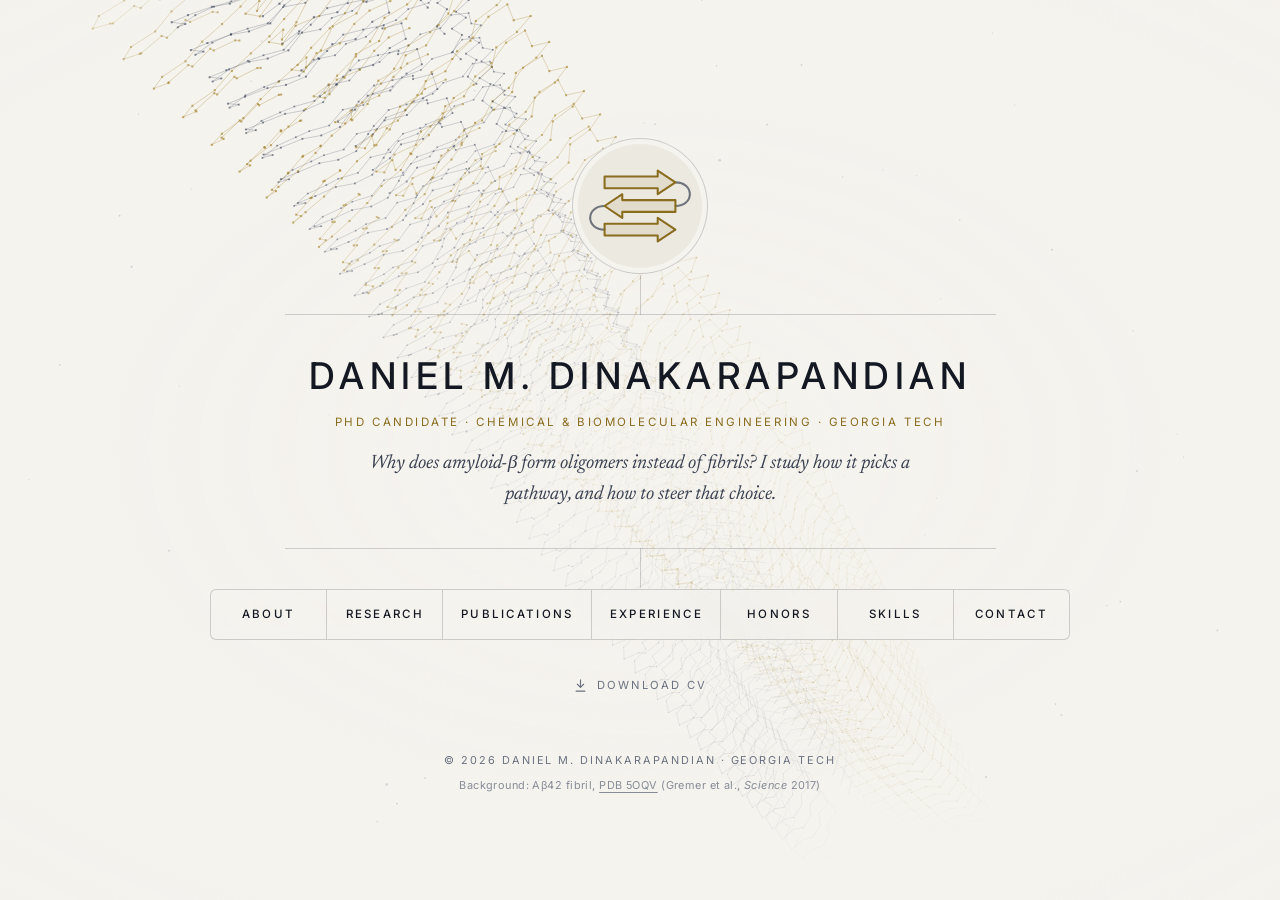
==== index.html @ 9c239733 "Research: end-on view of the 5OQV Aβ42 fibril Adds a small figure to the Research panel: one layer o" ====
<!DOCTYPE html>
<html lang="en">
<head>
  <meta charset="utf-8">
  <meta name="viewport" content="width=device-width, initial-scale=1">
  <title>Daniel M. Dinakarapandian</title>
  <meta name="description" content="Daniel M. Dinakarapandian — PhD candidate in Chemical &amp; Biomolecular Engineering at Georgia Tech studying how Alzheimer's amyloid-β42 chooses between fibril and oligomer assembly pathways.">
  <meta name="theme-color" content="#07090f">

  <link rel="canonical" href="https://ddinakarapandian.github.io/">
  <meta property="og:type" content="profile">
  <meta property="og:url" content="https://ddinakarapandian.github.io/">
  <meta property="og:title" content="Daniel M. Dinakarapandian">
  <meta property="og:description" content="PhD candidate, Chemical &amp; Biomolecular Engineering, Georgia Tech. Amyloid-β oligomers, solid-state NMR, biomolecular assembly.">
  <meta property="og:image" content="https://ddinakarapandian.github.io/images/og.png">
  <meta name="twitter:card" content="summary">

  <link rel="icon" href="data:image/svg+xml,%3Csvg%20xmlns='http://www.w3.org/2000/svg'%20viewBox='0%200%20100%20100'%3E%3Crect%20width='100'%20height='100'%20rx='22'%20fill='%2307090f'/%3E%3Cg%20fill='%23d9c27e'%3E%3Cpath%20d='M22%2026H60V20L78%2032L60%2044V38H22Z'/%3E%3Cpath%20d='M78%2044H40V38L22%2050L40%2062V56H78Z'/%3E%3Cpath%20d='M22%2062H60V56L78%2068L60%2080V74H22Z'/%3E%3C/g%3E%3C/svg%3E">

  <link rel="preconnect" href="https://fonts.googleapis.com">
  <link rel="preconnect" href="https://fonts.gstatic.com" crossorigin>
  <link href="https://fonts.googleapis.com/css2?family=Inter:wght@300;400;500;600&family=Newsreader:ital,opsz,wght@0,6..72,400;0,6..72,500;1,6..72,400&display=swap" rel="stylesheet">
  <link rel="stylesheet" href="assets/css/style.css">

  <!-- Marks the page as JS-enabled so panels become overlays; without JS every section simply stacks. -->
  <script>document.documentElement.classList.add('js');</script>

  <script type="application/ld+json">
  {
    "@context": "https://schema.org",
    "@type": "Person",
    "name": "Daniel M. Dinakarapandian",
    "alternateName": "Daniel Manogaran",
    "url": "https://ddinakarapandian.github.io/",
    "image": "https://ddinakarapandian.github.io/images/og.png",
    "jobTitle": "PhD Candidate, Chemical & Biomolecular Engineering",
    "affiliation": { "@type": "CollegeOrUniversity", "name": "Georgia Institute of Technology" },
    "email": "mailto:dmd9@gatech.edu",
    "sameAs": [
      "https://orcid.org/0009-0000-0081-3958",
      "https://scholar.google.com/citations?user=NYMkqIoAAAAJ",
      "https://www.linkedin.com/in/danielmanogaran/",
      "https://github.com/ddinakarapandian"
    ]
  }
  </script>
</head>

<body>
  <canvas id="fibril" aria-hidden="true"></canvas>
  <div class="vignette" aria-hidden="true"></div>

  <div class="wrapper">

    <!-- ============================== HERO ============================== -->
    <header class="hero" id="top">
      <div class="portrait">
        <svg class="emblem" viewBox="8 8 84 84" role="img" aria-label="Three-stranded antiparallel β-sheet">
          <path class="emblem-loop" d="M74 34 C 87 34, 87 50, 74 50 M26 50 C 13 50, 13 66, 26 66"/>
          <path class="emblem-strand" d="M26 30H62V26L74 34L62 42V38H26Z"/>
          <path class="emblem-strand" d="M74 46H38V42L26 50L38 58V54H74Z"/>
          <path class="emblem-strand" d="M26 62H62V58L74 66L62 74V70H26Z"/>
        </svg>
      </div>

      <div class="hero-content">
        <div class="hero-inner">
          <h1>Daniel M. Dinakarapandian</h1>
          <p class="hero-role">PhD Candidate &middot; Chemical &amp; Biomolecular Engineering &middot; Georgia Tech</p>
          <p class="hero-tagline">Why does amyloid-&beta; form oligomers instead of fibrils? I&nbsp;study how it picks a pathway, and how to steer that choice.</p>
        </div>
      </div>

      <nav class="hero-nav" aria-label="Sections">
        <ul>
          <li><a href="#about">About</a></li>
          <li><a href="#research">Research</a></li>
          <li><a href="#publications">Publications</a></li>
          <li><a href="#experience">Experience</a></li>
          <li><a href="#honors">Honors</a></li>
          <li><a href="#skills">Skills</a></li>
          <li><a href="#contact">Contact</a></li>
        </ul>
      </nav>

      <a class="cv-link" href="cv.pdf" target="_blank" rel="noopener">
        <svg viewBox="0 0 24 24" aria-hidden="true"><path d="M12 3v12m0 0-5-5m5 5 5-5M5 21h14"/></svg>
        Download CV
      </a>
    </header>

    <!-- ============================== PANELS ============================== -->
    <main class="panels" id="panels">

      <!-- ---------- ABOUT ---------- -->
      <article class="panel" id="about" aria-labelledby="about-h">
        <h2 id="about-h" class="major">About</h2>
        <div class="about-text">
            <p class="lead">I'm a PhD candidate in Chemical &amp; Biomolecular Engineering at Georgia Tech, advised by <a href="https://sites.gatech.edu/paravastulab/" target="_blank" rel="noopener">Prof.&nbsp;Anant&nbsp;K.&nbsp;Paravastu</a>.</p>
            <p>Alzheimer's amyloid-&beta;42 can assemble into ordered fibrils or into small, soluble oligomers. My thesis, <em>Controlling Alzheimer's Amyloid-&beta;42 Oligomer Formation by Pathway Selection</em>, asks what decides between these two outcomes and how the decision can be changed on purpose. I use solid-state NMR, cryo-EM and biophysical chromatography alongside all-atom and coarse-grained simulation. With the Wood lab, I connect oligomer structure to how microglia respond to it.</p>
            <p>Before graduate school I spent four years in industry: first as a process engineer at Manali Petrochemicals, then as a data analyst on Amazon's Alexa Shopping team. That work taught me to build reproducible, quantitative workflows, and I bring the same habits to the lab.</p>
        </div>

        <div class="facts">
          <div><span class="fact-k">Program</span><span class="fact-v">Ph.D., ChBE &middot; since 2022</span></div>
          <div><span class="fact-k">Advisor</span><span class="fact-v">Anant K. Paravastu</span></div>
          <div><span class="fact-k">Fellowship</span><span class="fact-v">Eckert Graduate Fellow, 2026</span></div>
          <div><span class="fact-k">Mentoring</span><span class="fact-v">10+ undergraduates / semester</span></div>
        </div>

        <h3>Research interests</h3>
        <ul class="chips">
          <li>Biomolecular assembly</li>
          <li>Amyloid oligomers</li>
          <li>designer peptides</li>
          <li>Molecular dynamics</li>
          <li>Physical biology of disease</li>
        </ul>

        <h3>Recent</h3>
        <ul class="news">
          <li><time>2026</time><span>Awarded the <strong>Eckert Graduate Fellowship</strong>, School of ChBE, Georgia Tech.</span></li>
          <li><time>2026</time><span>Co-first-author paper on how A&beta;42 deamidation reshapes aggregation and microglial response published in <em>ACS Chemical Neuroscience</em>.</span></li>
          <li><time>2026</time><span>Poster at ACS Spring 2026 on how deamidation redirects the A&beta;42 aggregation pathway.</span></li>
          <li><time>2025</time><span><strong>Best Mentor Award</strong>, Nakatani Foundation / Georgia Tech.</span></li>
          <li><time>2025</time><span>Talk at the AIChE Annual Meeting on how deamidation redirects A&beta;42 aggregation.</span></li>
          <li><time>2024</time><span>Invited talk at the Georgia Magnetic Resonance Symposium, Emory University, on fibril versus oligomer assembly pathways.</span></li>
          <li><time>2024</time><span><strong>Best Poster Award</strong> at the Southeastern Magnetic Resonance Conference for combining solid-state NMR and cryo-EM on a designer &alpha;-helical filament.</span></li>
        </ul>
      </article>

      <!-- ---------- RESEARCH ---------- -->
      <article class="panel" id="research" aria-labelledby="research-h">
        <h2 id="research-h" class="major">Research</h2>
        <p class="eyebrow">Thesis &middot; in progress</p>
        <h3 class="research-title">Controlling Alzheimer's amyloid-&beta;42 oligomer formation by pathway selection</h3>
        <p>Amyloid-&beta;42 has two main ways to assemble. It can form long, ordered fibrils, or it can form small, soluble oligomers, which are increasingly linked to toxicity in Alzheimer's disease. My work looks for the molecular features that send the peptide down one path or the other, then uses them as levers to change which path it takes.</p>

        <figure class="pathway" aria-labelledby="pathway-cap">
          <svg viewBox="0 0 640 230" role="img" aria-label="Diagram: A-beta-42 monomers branch into a fibril pathway or an oligomer pathway; detergent micelles and deamidation at Q15 and N27 act as levers on the branch point.">
            <defs>
              <marker id="arr" viewBox="0 0 10 10" refX="9" refY="5" markerWidth="7" markerHeight="7" orient="auto-start-reverse"><path d="M0 0L10 5L0 10z" class="svg-fill-muted"/></marker>
            </defs>
            <!-- monomers -->
            <g class="svg-node">
              <path d="M40 104 q10 -14 20 0 t20 0" class="svg-strand"/>
              <path d="M44 126 q10 -14 20 0 t20 0" class="svg-strand"/>
              <path d="M36 148 q10 -14 20 0 t20 0" class="svg-strand"/>
            </g>
            <text x="62" y="188" class="svg-label" text-anchor="middle">A&#946;42 monomer</text>

            <!-- branch -->
            <path d="M110 126 C 170 126, 190 60, 300 60" class="svg-line" marker-end="url(#arr)"/>
            <path d="M110 126 C 170 126, 190 192, 300 192" class="svg-line svg-accent-line" marker-end="url(#arr)"/>

            <!-- lever -->
            <circle cx="170" cy="126" r="6" class="svg-accent-fill"/>
            <text x="170" y="100" class="svg-small" text-anchor="middle">pathway</text>
            <text x="170" y="112" class="svg-small" text-anchor="middle">selection</text>

            <!-- fibril -->
            <g transform="translate(318 38)">
              <rect x="0" y="0" width="120" height="44" rx="6" class="svg-box"/>
              <g class="svg-strand-thin">
                <path d="M10 8v28M20 8v28M30 8v28M40 8v28M50 8v28M60 8v28M70 8v28M80 8v28M90 8v28M100 8v28M110 8v28"/>
              </g>
            </g>
            <text x="456" y="56" class="svg-label">Fibrils</text>
            <text x="456" y="74" class="svg-small">ordered, in-register &#946;-sheets</text>

            <!-- oligomer -->
            <g transform="translate(348 168)">
              <circle cx="16" cy="24" r="16" class="svg-box svg-accent-stroke"/>
              <circle cx="46" cy="18" r="13" class="svg-box svg-accent-stroke"/>
              <circle cx="36" cy="42" r="10" class="svg-box svg-accent-stroke"/>
            </g>
            <text x="416" y="188" class="svg-label svg-accent-text">Oligomers</text>
            <text x="416" y="206" class="svg-small">out-of-register &#946;-sheet motif</text>

            <!-- levers list -->
            <text x="126" y="36" class="svg-small svg-muted">Levers studied: detergent micelles &middot; Q15 / N27 deamidation</text>
          </svg>
          <figcaption id="pathway-cap">Monomers can go down one of two pathways. My projects look for switches that push assembly toward one outcome or the other.</figcaption>
        </figure>

        <div class="thrusts">
          <section class="thrust">
            <span class="thrust-n">01</span>
            <h4>Oligomers for structural biology</h4>
            <p>Synthetic A&beta;42 races toward fibrils unless it is steered. I developed a <strong>protocol for preparing A&beta;42 oligomers</strong> in the quantity and quality that solid-state NMR needs: removing fibril seeds, directing monomers into oligomers with detergent micelles, then separating and cleaning them up by size-exclusion chromatography and dialysis.</p>
          </section>
          <section class="thrust">
            <span class="thrust-n">02</span>
            <h4>Deamidation as a lever</h4>
            <p>Deamidation at Q15 or N27 swaps a neutral amide side chain for a charged acid. With the Wood and Raskatov labs, we showed that this <strong>redirects A&beta;42 aggregation</strong>, reduces soluble oligomer formation and toxicity, and lowers microglial inflammatory cytokines and CD68.</p>
          </section>
          <section class="thrust">
            <span class="thrust-n">03</span>
            <h4>Designer peptide assemblies</h4>
            <p>I combine solid-state NMR and cryo-EM on <strong>cross-&alpha; peptide filaments</strong> built by reprogramming coiled-coil design rules, and contribute to collaborative work on <strong>redox-tunable condensates</strong> and <strong>angiogenic nanofiber hydrogels</strong>.</p>
          </section>
        </div>

        <figure class="endon" aria-labelledby="endon-cap">
          <svg viewBox="0 0 335 289" role="img" aria-label="End-on view of one layer of the amyloid-beta 42 fibril PDB 5OQV: two LS-shaped subunits, one from each protofilament, drawn as C-alpha traces of residues 1 to 42.">
            <path d="M152.1 94.0 L137.8 97.6 L126.7 87.9 L112.8 93.0 L102.0 82.3 L88.1 87.4 L77.2 76.7 L63.4 82.6 L48.7 81.4 L40.0 93.4 L50.4 104.5 L48.7 119.1 L59.9 129.4 L57.2 144.1 L70.2 151.9 L69.2 166.7 L82.0 174.8 L84.6 188.7 L92.4 201.4 L90.0 216.0 L102.7 223.2 L99.8 238.1 L109.8 249.5 L121.0 239.2 L134.5 240.6 L140.1 226.6 L135.0 212.8 L142.2 199.8 L133.7 188.0 L126.6 175.2 L112.1 171.0 L106.6 156.9 L98.5 145.4 L102.8 131.4 L118.0 130.7 L124.6 117.2 L137.7 118.7 L148.3 129.1 L150.3 143.6 L149.3 157.9 L160.8 167.9 L157.0 182.5" class="endon-a"/>
            <path d="M183.4 194.9 L197.7 191.5 L208.7 201.4 L222.6 196.5 L233.3 207.3 L247.3 202.4 L258.1 213.2 L271.9 207.5 L286.6 208.9 L295.5 197.0 L285.2 185.8 L287.1 171.2 L276.1 160.7 L278.9 146.0 L266.0 138.1 L267.2 123.3 L254.5 115.0 L252.1 101.1 L244.4 88.3 L247.0 73.8 L234.4 66.4 L237.5 51.5 L227.6 40.0 L216.3 50.2 L202.9 48.6 L197.0 62.5 L202.0 76.4 L194.6 89.3 L203.0 101.2 L209.9 114.1 L224.4 118.5 L229.6 132.6 L237.6 144.2 L233.2 158.2 L218.0 158.7 L211.1 172.1 L198.1 170.4 L187.7 159.9 L185.8 145.4 L187.0 131.0 L175.6 120.9 L179.6 106.4" class="endon-b"/>
            <circle cx="152.1" cy="94.0" r="2.6" class="endon-dot-a"/><circle cx="137.8" cy="97.6" r="2.6" class="endon-dot-a"/><circle cx="126.7" cy="87.9" r="2.6" class="endon-dot-a"/><circle cx="112.8" cy="93.0" r="2.6" class="endon-dot-a"/><circle cx="102.0" cy="82.3" r="2.6" class="endon-dot-a"/><circle cx="88.1" cy="87.4" r="2.6" class="endon-dot-a"/><circle cx="77.2" cy="76.7" r="2.6" class="endon-dot-a"/><circle cx="63.4" cy="82.6" r="2.6" class="endon-dot-a"/><circle cx="48.7" cy="81.4" r="2.6" class="endon-dot-a"/><circle cx="40.0" cy="93.4" r="2.6" class="endon-dot-a"/><circle cx="50.4" cy="104.5" r="2.6" class="endon-dot-a"/><circle cx="48.7" cy="119.1" r="2.6" class="endon-dot-a"/><circle cx="59.9" cy="129.4" r="2.6" class="endon-dot-a"/><circle cx="57.2" cy="144.1" r="2.6" class="endon-dot-a"/><circle cx="70.2" cy="151.9" r="2.6" class="endon-dot-a"/><circle cx="69.2" cy="166.7" r="2.6" class="endon-dot-a"/><circle cx="82.0" cy="174.8" r="2.6" class="endon-dot-a"/><circle cx="84.6" cy="188.7" r="2.6" class="endon-dot-a"/><circle cx="92.4" cy="201.4" r="2.6" class="endon-dot-a"/><circle cx="90.0" cy="216.0" r="2.6" class="endon-dot-a"/><circle cx="102.7" cy="223.2" r="2.6" class="endon-dot-a"/><circle cx="99.8" cy="238.1" r="2.6" class="endon-dot-a"/><circle cx="109.8" cy="249.5" r="2.6" class="endon-dot-a"/><circle cx="121.0" cy="239.2" r="2.6" class="endon-dot-a"/><circle cx="134.5" cy="240.6" r="2.6" class="endon-dot-a"/><circle cx="140.1" cy="226.6" r="2.6" class="endon-dot-a"/><circle cx="135.0" cy="212.8" r="2.6" class="endon-dot-a"/><circle cx="142.2" cy="199.8" r="2.6" class="endon-dot-a"/><circle cx="133.7" cy="188.0" r="2.6" class="endon-dot-a"/><circle cx="126.6" cy="175.2" r="2.6" class="endon-dot-a"/><circle cx="112.1" cy="171.0" r="2.6" class="endon-dot-a"/><circle cx="106.6" cy="156.9" r="2.6" class="endon-dot-a"/><circle cx="98.5" cy="145.4" r="2.6" class="endon-dot-a"/><circle cx="102.8" cy="131.4" r="2.6" class="endon-dot-a"/><circle cx="118.0" cy="130.7" r="2.6" class="endon-dot-a"/><circle cx="124.6" cy="117.2" r="2.6" class="endon-dot-a"/><circle cx="137.7" cy="118.7" r="2.6" class="endon-dot-a"/><circle cx="148.3" cy="129.1" r="2.6" class="endon-dot-a"/><circle cx="150.3" cy="143.6" r="2.6" class="endon-dot-a"/><circle cx="149.3" cy="157.9" r="2.6" class="endon-dot-a"/><circle cx="160.8" cy="167.9" r="2.6" class="endon-dot-a"/><circle cx="157.0" cy="182.5" r="2.6" class="endon-dot-a"/><circle cx="183.4" cy="194.9" r="2.6" class="endon-dot-b"/><circle cx="197.7" cy="191.5" r="2.6" class="endon-dot-b"/><circle cx="208.7" cy="201.4" r="2.6" class="endon-dot-b"/><circle cx="222.6" cy="196.5" r="2.6" class="endon-dot-b"/><circle cx="233.3" cy="207.3" r="2.6" class="endon-dot-b"/><circle cx="247.3" cy="202.4" r="2.6" class="endon-dot-b"/><circle cx="258.1" cy="213.2" r="2.6" class="endon-dot-b"/><circle cx="271.9" cy="207.5" r="2.6" class="endon-dot-b"/><circle cx="286.6" cy="208.9" r="2.6" class="endon-dot-b"/><circle cx="295.5" cy="197.0" r="2.6" class="endon-dot-b"/><circle cx="285.2" cy="185.8" r="2.6" class="endon-dot-b"/><circle cx="287.1" cy="171.2" r="2.6" class="endon-dot-b"/><circle cx="276.1" cy="160.7" r="2.6" class="endon-dot-b"/><circle cx="278.9" cy="146.0" r="2.6" class="endon-dot-b"/><circle cx="266.0" cy="138.1" r="2.6" class="endon-dot-b"/><circle cx="267.2" cy="123.3" r="2.6" class="endon-dot-b"/><circle cx="254.5" cy="115.0" r="2.6" class="endon-dot-b"/><circle cx="252.1" cy="101.1" r="2.6" class="endon-dot-b"/><circle cx="244.4" cy="88.3" r="2.6" class="endon-dot-b"/><circle cx="247.0" cy="73.8" r="2.6" class="endon-dot-b"/><circle cx="234.4" cy="66.4" r="2.6" class="endon-dot-b"/><circle cx="237.5" cy="51.5" r="2.6" class="endon-dot-b"/><circle cx="227.6" cy="40.0" r="2.6" class="endon-dot-b"/><circle cx="216.3" cy="50.2" r="2.6" class="endon-dot-b"/><circle cx="202.9" cy="48.6" r="2.6" class="endon-dot-b"/><circle cx="197.0" cy="62.5" r="2.6" class="endon-dot-b"/><circle cx="202.0" cy="76.4" r="2.6" class="endon-dot-b"/><circle cx="194.6" cy="89.3" r="2.6" class="endon-dot-b"/><circle cx="203.0" cy="101.2" r="2.6" class="endon-dot-b"/><circle cx="209.9" cy="114.1" r="2.6" class="endon-dot-b"/><circle cx="224.4" cy="118.5" r="2.6" class="endon-dot-b"/><circle cx="229.6" cy="132.6" r="2.6" class="endon-dot-b"/><circle cx="237.6" cy="144.2" r="2.6" class="endon-dot-b"/><circle cx="233.2" cy="158.2" r="2.6" class="endon-dot-b"/><circle cx="218.0" cy="158.7" r="2.6" class="endon-dot-b"/><circle cx="211.1" cy="172.1" r="2.6" class="endon-dot-b"/><circle cx="198.1" cy="170.4" r="2.6" class="endon-dot-b"/><circle cx="187.7" cy="159.9" r="2.6" class="endon-dot-b"/><circle cx="185.8" cy="145.4" r="2.6" class="endon-dot-b"/><circle cx="187.0" cy="131.0" r="2.6" class="endon-dot-b"/><circle cx="175.6" cy="120.9" r="2.6" class="endon-dot-b"/><circle cx="179.6" cy="106.4" r="2.6" class="endon-dot-b"/>
            <text x="148.1" y="85.0" text-anchor="end" class="endon-label">N</text><text x="150.0" y="194.5" text-anchor="end" class="endon-label">C</text><text x="187.4" y="210.9" text-anchor="start" class="endon-label">N</text><text x="188.6" y="100.4" text-anchor="start" class="endon-label">C</text>
          </svg>
          <figcaption id="endon-cap"><strong>Looking down an A&beta;42 fibril.</strong> One layer of the cryo-EM structure <a href="https://www.rcsb.org/structure/5OQV" target="_blank" rel="noopener">PDB 5OQV</a> (Gremer et al., <em>Science</em> 2017): two LS-shaped subunits, one per protofilament, traced through their C&alpha; atoms (residues 1&ndash;42). Layers like this stack every 4.7&nbsp;&Aring; to build the fibril in the page background.</figcaption>
        </figure>

        <h3>Toolkit</h3>
        <div class="toolkit">
          <div>
            <h5>Experimental</h5>
            <p>Solid-state &amp; solution NMR &middot; cryo-EM &middot; SEC/FPLC &middot; CD &middot; FTIR &middot; TIMS-TOF native MS &middot; mass photometry &middot; peptide synthesis</p>
          </div>
          <div>
            <h5>Computational</h5>
            <p>All-atom MD (NAMD, GROMACS) &middot; coarse-grained MD (MARTINI&nbsp;3, CALVADOS&nbsp;2) &middot; SPINEVOLUTION &middot; Python tools for NMR analysis</p>
          </div>
        </div>
      </article>

      <!-- ---------- PUBLICATIONS ---------- -->
      <article class="panel" id="publications" aria-labelledby="pubs-h">
        <h2 id="pubs-h" class="major">Publications</h2>

        <div class="stats">
          <div><b>5</b><span>peer-reviewed</span></div>
          <div><b>1</b><span>preprint</span></div>
          <div><b>3</b><span>first / co-first</span></div>
          <div><b>4</b><span>presentations</span></div>
        </div>
        <p class="note"><span class="dagger">&dagger;</span>&thinsp;co-first author &nbsp;&middot;&nbsp; <span class="dagger">#</span>&thinsp;co-corresponding &nbsp;&middot;&nbsp; <a href="https://scholar.google.com/citations?user=NYMkqIoAAAAJ" target="_blank" rel="noopener">Google Scholar &rarr;</a></p>

        <h3>Peer-reviewed articles &amp; book chapters</h3>
        <ol class="pubs" reversed>
          <li>
            <a class="pub-title" href="https://doi.org/10.1021/acschemneuro.6c00024" target="_blank" rel="noopener">A&beta;-42 side chain deamidation at Q15 or N27 modulates protein aggregation and alters microglial cytokines and CD68</a>
            <p class="pub-authors">M. N. Griffin<sup>&dagger;</sup>, <b class="me">D. M. Dinakarapandian</b><sup>&dagger;</sup>, C. Li, P. Ramaswamy, S. J. Saheba, J. Lee, T. R. Sudarshan, M. Sajimon, C. J. Wheeler, J. A. Raskatov, A. K. Paravastu<sup>#</sup>, L. B. Wood<sup>#</sup></p>
            <p class="pub-venue"><em>ACS Chemical Neuroscience</em> &middot; 2026 <span class="tag tag-accent">Co-first</span><span class="tag">Open access</span></p>
          </li>
          <li>
            <a class="pub-title" href="https://doi.org/10.1126/sciadv.aef5064" target="_blank" rel="noopener">Programming angiogenesis with tunable assemblies of multifunctional peptides</a>
            <p class="pub-authors">J. Dodd-o, B. Shadpoor, A. Roy, R. Jafari, T. R. Sudarshan, A. Holberton, D. He, F. Coppola, <b class="me">D. M. Dinakarapandian</b>, D. Malu, G. Gharati, A. Griffith, H. Rohe-Weiner, S. Patel, E. Bonder, Y. Hu, L. Wood, A. K. Paravastu, P. Kral, V. A. Kumar</p>
            <p class="pub-venue"><em>Science Advances</em> 12(31), eaef5064 &middot; 2026</p>
          </li>
          <li>
            <a class="pub-title" href="https://doi.org/10.1016/bs.mie.2026.02.002" target="_blank" rel="noopener">How to prepare Alzheimer's amyloid-&beta;(1&ndash;42) oligomer samples with sufficient quantity and quality for biophysical and solid-state NMR measurements</a>
            <p class="pub-authors"><b class="me">D. M. Dinakarapandian</b>, J. O. Watzlawik, T. R. Sudarshan, T. L. Rosenberry, A. K. Paravastu</p>
            <p class="pub-venue"><em>Methods in Enzymology</em> 729, 419&ndash;433 &middot; 2026 <span class="tag tag-accent">First author</span><span class="tag">Book chapter</span></p>
          </li>
          <li>
            <a class="pub-title" href="https://doi.org/10.1021/acschemneuro.5c00544" target="_blank" rel="noopener">Asparagine deamidation attenuates toxicity, aggregation, and microglial responses of Alzheimer's amyloid-&beta;</a>
            <p class="pub-authors">M. Sajimon, C. J. Wheeler, A. R. Foley, K. Chan, M. N. Griffin, <b class="me">D. M. Dinakarapandian</b>, A. Holberton, J. Joy, A. K. Paravastu, L. B. Wood, J. A. Raskatov</p>
            <p class="pub-venue"><em>ACS Chemical Neuroscience</em> 16(20), 4076&ndash;4085 &middot; 2025</p>
          </li>
          <li>
            <a class="pub-title" href="https://doi.org/10.1021/jacs.4c09557" target="_blank" rel="noopener">Reversible disulfide bond cross-links as tunable levers of phase separation in designer biomolecular condensates</a>
            <p class="pub-authors">M. Mondal, P. E. Jankoski, L. D. Lee, <b class="me">D. M. Dinakarapandian</b>, T.-Y. Chiu, W. S. Swetman, H. Wu, A. K. Paravastu, T. D. Clemons, V. Rangachari</p>
            <p class="pub-venue"><em>Journal of the American Chemical Society</em> 146(36), 25299&ndash;25311 &middot; 2024</p>
          </li>
        </ol>

        <h3>Preprints</h3>
        <ol class="pubs">
          <li>
            <a class="pub-title" href="https://doi.org/10.26434/chemrxiv.15006530/v1" target="_blank" rel="noopener">Reprogramming coiled-coil design principles to create cross-&alpha; peptide filaments</a>
            <p class="pub-authors">A. Das<sup>&dagger;</sup>, F. Wang<sup>&dagger;</sup>, <b class="me">D. M. Dinakarapandian</b><sup>&dagger;</sup>, S. Wang, K. M. Wong, A. S. Robang, T. R. Sudarshan, J. Li, A. K. Nijhawan, X. Zuo, S. Dunin-Horkawicz, A. K. Paravastu<sup>#</sup>, E. H. Egelman<sup>#</sup>, V. P. Conticello<sup>#</sup></p>
            <p class="pub-venue"><em>ChemRxiv</em> &middot; 2026 <span class="tag tag-accent">Co-first</span><span class="tag">Preprint</span></p>
          </li>
        </ol>

        <h3>Conference presentations</h3>
        <ul class="talks">
          <li>
            <span class="tag">Poster</span>
            <p class="pub-title">Deamidation of amyloid beta(1&ndash;42) redirects aggregation pathway and alters microglial response</p>
            <p class="pub-venue">ACS Spring 2026 &middot; <b class="me">D. M. Dinakarapandian</b>, et al.</p>
          </li>
          <li>
            <span class="tag">Talk</span>
            <p class="pub-title">Deamidation in Alzheimer's amyloid beta (1&ndash;42) redirects aggregation pathways and reduces toxic oligomer formation</p>
            <p class="pub-venue">AIChE Annual Meeting 2025 &middot; <b class="me">D. M. Dinakarapandian</b>, P. Ramaswamy, M. Griffin, T. R. Sudarshan, L. Wood, A. K. Paravastu</p>
          </li>
          <li>
            <span class="tag tag-accent">Invited talk</span>
            <p class="pub-title">The distinction between amyloid fibril and oligomer assembly pathways for Alzheimer's amyloid-&beta; peptides</p>
            <p class="pub-venue">Georgia Magnetic Resonance Symposium, hosted by Emory University, Atlanta &middot; Dec 12, 2024</p>
          </li>
          <li>
            <span class="tag">Poster</span><span class="tag tag-accent">Best Poster Award</span>
            <p class="pub-title">Combining solid-state NMR and cryo-EM to probe structure of a designer &alpha;-helical filament</p>
            <p class="pub-venue">52nd Southeastern Magnetic Resonance Conference (SEMRC), within SERMACS 2024, Atlanta &middot; <b class="me">D. M. Dinakarapandian</b>, A. Das, A. S. Robang, V. P. Conticello, A. K. Paravastu</p>
          </li>
        </ul>
      </article>

      <!-- ---------- EXPERIENCE ---------- -->
      <article class="panel" id="experience" aria-labelledby="exp-h">
        <h2 id="exp-h" class="major">Experience</h2>

        <h3>Education</h3>
        <div class="edu">
          <div class="edu-card">
            <span class="edu-when">Aug 2022 &ndash; present</span>
            <h4>Ph.D., Chemical Engineering</h4>
            <p>Georgia Institute of Technology, Atlanta, GA</p>
            <p class="muted">GPA 3.73 &middot; Advisor: Prof. Anant K. Paravastu</p>
          </div>
          <div class="edu-card">
            <span class="edu-when">May 2018</span>
            <h4>B.Tech., Chemical Engineering</h4>
            <p>Anna University, Chennai, India</p>
            <p class="muted">GPA 3.76 &middot; First Class with Distinction &middot; Dean's List</p>
          </div>
        </div>

        <h3>Research &amp; industry</h3>
        <ol class="timeline">
          <li>
            <span class="tl-when">2022 &ndash; now</span>
            <div class="tl-body">
              <h4>Graduate Research Assistant, Paravastu Lab</h4>
              <p class="tl-where">School of Chemical &amp; Biomolecular Engineering, Georgia Tech</p>
              <ul>
                <li>Developed a protocol for preparing A&beta;42 oligomers for solid-state NMR (<em>Methods in Enzymology</em>, 2026).</li>
                <li>Showed, with the Wood and Raskatov labs, that side-chain deamidation at Q15 or N27 redirects A&beta;42 aggregation and dampens microglial inflammation (<em>ACS Chemical Neuroscience</em>, 2025 and 2026).</li>
                <li>Use solid-state NMR, cryo-EM, SEC, CD, FTIR, TIMS-TOF MS and mass photometry on oligomers, fibrils and designer &alpha;-helical assemblies.</li>
                <li>Run all-atom and coarse-grained MD (NAMD, MARTINI&nbsp;3, PRIME20/DMD) and build Python tools for NMR analysis.</li>
                <li>Mentor 10+ undergraduate researchers.</li>
              </ul>
            </div>
          </li>
          <li>
            <span class="tl-when">2021 &ndash; 2022</span>
            <div class="tl-body">
              <h4>Data Analyst, Alexa Shopping &mdash; Amazon</h4>
              <p class="tl-where">Chennai, India</p>
              <ul>
                <li>Analyzed root causes of voice-query goal success and failure across the US, UK and AU domains. Worked with the Natural Language Understanding team to fix recurring failures in ASR, intent and neural-network components.</li>
                <li>Built 10+ automated workflows (GYRO, Redshift) that streamlined ASR-diagnostic pipelines.</li>
              </ul>
            </div>
          </li>
          <li>
            <span class="tl-when">2018 &ndash; 2021</span>
            <div class="tl-body">
              <h4>Process Engineer &mdash; Manali Petrochemicals Ltd.</h4>
              <p class="tl-where">Chennai, India</p>
              <ul>
                <li>Led productivity projects on adsorption towers, multi-effect evaporators and distillation columns (pressurized, vacuum) to raise capacity and cut cost.</li>
                <li>Connected plant data analytics to the Yokogawa Centum-VP DCS, reducing downtime.</li>
              </ul>
            </div>
          </li>
        </ol>
      </article>

      <!-- ---------- HONORS ---------- -->
      <article class="panel" id="honors" aria-labelledby="honors-h">
        <h2 id="honors-h" class="major">Honors &amp; Service</h2>

        <h3>Awards</h3>
        <ul class="awards">
          <li><time>2026</time><div><strong>Eckert Graduate Fellowship</strong><span>School of Chemical &amp; Biomolecular Engineering, Georgia Tech</span></div></li>
          <li><time>2025</time><div><strong>Best Mentor Award</strong><span>Nakatani Foundation / Georgia Tech</span></div></li>
          <li><time>2024</time><div><strong>Best Poster Award</strong><span>Solution &amp; solid-state NMR, 52nd Southeastern Magnetic Resonance Conference (SEMRC 2024)</span></div></li>
          <li><time>2024</time><div><strong>Petit Mentorship Award</strong><span>Georgia Tech</span></div></li>
          <li><time>2024</time><div><strong>BASF Capstone Scholarship</strong><span>Georgia Tech</span></div></li>
          <li><time>2018</time><div><strong>First Class with Distinction</strong><span>Department of Chemical Engineering, Anna University</span></div></li>
        </ul>

        <h3>Leadership &amp; service</h3>
        <ul class="awards">
          <li><time>2025&ndash;26</time><div><strong>Nakatani Graduate Mentor</strong><span>Nakatani Research &amp; International Experiences for Students (Fall 2025, Fall 2026)</span></div></li>
          <li><time>2018</time><div><strong>Professional Development Chair</strong><span>IIChE Student Chapter, Anna University</span></div></li>
        </ul>

        <h3>Peer review</h3>
        <ul class="awards">
          <li><time>2026</time><div><strong>Reviewer</strong><span><em>Communications Chemistry</em> (Springer Nature)</span></div></li>
          <li><time>2025</time><div><strong>Book chapter reviewer</strong><span><em>Fibrous Proteins: Structures and Mechanisms</em>, Subcellular Biochemistry vol. 113 (Springer Nature)</span></div></li>
        </ul>
      </article>

      <!-- ---------- SKILLS ---------- -->
      <article class="panel" id="skills" aria-labelledby="skills-h">
        <h2 id="skills-h" class="major">Skills</h2>

        <h3>Structural &amp; biophysical</h3>
        <ul class="chips">
          <li>Solid-state NMR</li><li>Solution NMR</li><li>Cryo-EM</li><li>SEC / FPLC</li><li>RP-HPLC</li>
          <li>Circular dichroism</li><li>FTIR</li><li>LC&ndash;MS</li><li>Native MS (TIMS-TOF)</li><li>Mass photometry</li>
          <li>SDS-PAGE</li><li>Fmoc solid-phase peptide synthesis</li><li>CEM Liberty Blue</li>
        </ul>

        <h3>Simulation</h3>
        <ul class="chips">
          <li>NAMD</li><li>GROMACS</li><li>VMD</li><li>MARTINI 3</li><li>CALVADOS 2</li>
          <li>SPINEVOLUTION</li><li>Packmol</li><li>MDAnalysis</li><li>DSSP</li>
        </ul>

        <h3>Programming &amp; data</h3>
        <ul class="chips">
          <li>Python</li><li>R</li><li>MATLAB</li><li>Mathematica</li><li>SQL / Redshift</li><li>Aspen</li>
        </ul>
      </article>

      <!-- ---------- CONTACT ---------- -->
      <article class="panel" id="contact" aria-labelledby="contact-h">
        <h2 id="contact-h" class="major">Contact</h2>
        <p class="lead">I'm glad to hear about collaborations, fellowships and conversations about amyloid, biomolecular assembly or solid-state NMR.</p>

        <ul class="contact-list">
          <li>
            <a href="mailto:dmd9@gatech.edu">
              <svg viewBox="0 0 24 24" aria-hidden="true"><rect x="3" y="5" width="18" height="14" rx="2"/><path d="m3 7 9 6 9-6"/></svg>
              <span><small>Email</small>dmd9@gatech.edu</span>
            </a>
          </li>
          <li>
            <a href="https://orcid.org/0009-0000-0081-3958" target="_blank" rel="noopener">
              <svg viewBox="0 0 24 24" aria-hidden="true"><circle cx="12" cy="12" r="9"/><path d="M9 8.5v7M12 8.5h1.5a3.5 3.5 0 0 1 0 7H12z"/></svg>
              <span><small>ORCID</small>0009-0000-0081-3958</span>
            </a>
          </li>
          <li>
            <a href="https://scholar.google.com/citations?user=NYMkqIoAAAAJ" target="_blank" rel="noopener">
              <svg viewBox="0 0 24 24" aria-hidden="true"><path d="m2 9 10-6 10 6-10 6z"/><path d="M6 11.5V16c0 1.7 2.7 3 6 3s6-1.3 6-3v-4.5"/></svg>
              <span><small>Google Scholar</small>Publications &amp; citations</span>
            </a>
          </li>
          <li>
            <a href="https://www.linkedin.com/in/danielmanogaran/" target="_blank" rel="noopener">
              <svg viewBox="0 0 24 24" aria-hidden="true"><rect x="3" y="3" width="18" height="18" rx="3"/><path d="M8 10v7M8 7v.01M12 17v-4a2 2 0 0 1 4 0v4M12 10v7"/></svg>
              <span><small>LinkedIn</small>danielmanogaran</span>
            </a>
          </li>
          <li>
            <a href="https://github.com/ddinakarapandian" target="_blank" rel="noopener">
              <svg viewBox="0 0 24 24" aria-hidden="true"><path d="M9 19c-4.3 1.4-4.3-2.5-6-3m12 5v-3.5c0-1 .1-1.4-.5-2 2.8-.3 5.5-1.4 5.5-6a4.6 4.6 0 0 0-1.3-3.2 4.2 4.2 0 0 0-.1-3.2s-1.1-.3-3.5 1.3a12.3 12.3 0 0 0-6.2 0C6.5 2.8 5.4 3.1 5.4 3.1a4.2 4.2 0 0 0-.1 3.2A4.6 4.6 0 0 0 4 9.5c0 4.6 2.7 5.7 5.5 6-.6.6-.6 1.2-.5 2V21"/></svg>
              <span><small>GitHub</small>ddinakarapandian</span>
            </a>
          </li>
        </ul>

        <p class="address">School of Chemical &amp; Biomolecular Engineering<br>Georgia Institute of Technology &middot; Atlanta, GA</p>

        <a class="btn" href="cv.pdf" target="_blank" rel="noopener">
          <svg viewBox="0 0 24 24" aria-hidden="true"><path d="M12 3v12m0 0-5-5m5 5 5-5M5 21h14"/></svg>
          Download full CV (PDF)
        </a>
      </article>
    </main>

    <footer class="site-footer">
      <p>&copy; <span id="year">2026</span> Daniel M. Dinakarapandian &middot; Georgia Tech</p>
      <p class="credit">Background: A&beta;42 fibril, <a href="https://www.rcsb.org/structure/5OQV" target="_blank" rel="noopener">PDB 5OQV</a> (Gremer et al., <em>Science</em> 2017)</p>
    </footer>
  </div>

  <script src="assets/js/fibril.js" defer></script>
  <script src="assets/js/main.js" defer></script>
</body>
</html>
---- assets/css/style.css ----
/* ==========================================================================
   Daniel M. Dinakarapandian — personal site
   Layout: full-screen hero over an animated amyloid fibril; each section
   opens as an overlay panel (hash-routed). Without JS, sections stack.
   ========================================================================== */

:root {
  --bg: #07090f;
  --bg-2: #0c1019;
  --panel: rgba(13, 17, 27, 0.86);
  --panel-solid: #0d111b;
  --line: rgba(255, 255, 255, 0.14);
  --line-soft: rgba(255, 255, 255, 0.07);
  --text: #e9edf4;
  --text-2: #b7c0cd;
  --muted: #8591a3;
  --accent: #d9c27e;          /* Tech-gold, warmed */
  --accent-soft: rgba(217, 194, 126, 0.14);
  --fibril-a: 200, 214, 235;  /* rgb triplets read by fibril.js */
  --fibril-b: 217, 194, 126;
  --vignette: rgba(7, 9, 15, 0.82);
  --shadow: 0 30px 80px -20px rgba(0, 0, 0, 0.6);

  --sans: "Inter", system-ui, -apple-system, "Segoe UI", Roboto, sans-serif;
  --serif: "Newsreader", "Iowan Old Style", Georgia, serif;

  --radius: 14px;
  --ease: cubic-bezier(0.2, 0.7, 0.2, 1);
  --gutter: clamp(16px, 4vw, 40px);
  color-scheme: dark;
}

@media (prefers-color-scheme: light) {
  :root {
    --bg: #f5f3ee;
    --bg-2: #ece9e1;
    --panel: rgba(252, 251, 248, 0.9);
    --panel-solid: #fcfbf8;
    --line: rgba(20, 24, 34, 0.18);
    --line-soft: rgba(20, 24, 34, 0.08);
    --text: #141822;
    --text-2: #3a4252;
    --muted: #6a7282;
    --accent: #8a6d1f;
    --accent-soft: rgba(138, 109, 31, 0.1);
    --fibril-a: 40, 52, 76;
    --fibril-b: 160, 124, 32;
    --vignette: rgba(245, 243, 238, 0.86);
    --shadow: 0 30px 80px -30px rgba(40, 40, 60, 0.35);
    color-scheme: light;
  }
}

*, *::before, *::after { box-sizing: border-box; }

html { -webkit-text-size-adjust: 100%; }

body {
  margin: 0;
  min-height: 100vh;
  background: var(--bg);
  color: var(--text);
  font-family: var(--sans);
  font-size: 16px;
  line-height: 1.6;
  -webkit-font-smoothing: antialiased;
  overflow-x: hidden;
}

a { color: inherit; }
img { max-width: 100%; height: auto; display: block; }
svg { display: block; }

/* ---------- Background ---------- */

#fibril {
  position: fixed;
  inset: 0;
  width: 100%;
  height: 100%;
  z-index: 0;
  transition: filter 0.6s var(--ease), opacity 0.6s var(--ease), transform 0.8s var(--ease);
}

.vignette {
  position: fixed;
  inset: 0;
  z-index: 1;
  pointer-events: none;
  background:
    radial-gradient(ellipse 60% 55% at 50% 50%, var(--vignette) 0%, transparent 70%),
    radial-gradient(ellipse 120% 100% at 50% 50%, transparent 55%, var(--bg) 100%);
}

.wrapper {
  position: relative;
  z-index: 2;
  min-height: 100vh;
  display: flex;
  flex-direction: column;
  align-items: center;
  justify-content: center;
  padding: 4rem var(--gutter) 2rem;
}

/* ---------- Hero ---------- */

.hero {
  display: flex;
  flex-direction: column;
  align-items: center;
  text-align: center;
  width: 100%;
  max-width: 100%;
  transition: opacity 0.45s var(--ease), transform 0.45s var(--ease), filter 0.45s var(--ease);
}

/* The thin vertical rules linking portrait → name → nav are the signature. */
.hero > * { position: relative; }
.hero-content::before,
.hero-content::after {
  content: "";
  position: absolute;
  left: 50%;
  width: 1px;
  height: 2.5rem;
  background: var(--line);
}
.hero-content::before { top: -2.5rem; }
.hero-content::after  { bottom: -2.5rem; }

.portrait {
  width: 8.5rem;
  height: 8.5rem;
  border-radius: 50%;
  padding: 5px;
  border: 1px solid var(--line);
  background: var(--bg);
}
/* β-sheet emblem in place of a photo */
.emblem {
  width: 100%;
  height: 100%;
  border-radius: 50%;
  background: var(--bg-2);
}
.emblem-strand { fill: var(--accent-soft); stroke: var(--accent); stroke-width: 1.4; stroke-linejoin: round; }
.emblem-loop { fill: none; stroke: var(--text-2); stroke-width: 1.4; stroke-linecap: round; opacity: 0.7; }

.hero-content {
  margin-top: 2.5rem;
  border-top: 1px solid var(--line);
  border-bottom: 1px solid var(--line);
  max-width: 54rem;
}
.hero-inner { padding: 2.4rem 1.5rem; }

.hero h1 {
  margin: 0 0 0.9rem;
  font-weight: 500;
  font-size: clamp(1.5rem, 3.3vw, 2.3rem);
  letter-spacing: 0.15em;
  text-transform: uppercase;
  line-height: 1.25;
}

.hero-role {
  margin: 0 0 1.1rem;
  font-size: 0.72rem;
  letter-spacing: 0.22em;
  text-transform: uppercase;
  color: var(--accent);
}

.hero-tagline {
  margin: 0 auto;
  max-width: 34rem;
  font-family: var(--serif);
  font-style: italic;
  font-size: clamp(1.05rem, 2.2vw, 1.22rem);
  line-height: 1.55;
  color: var(--text-2);
}

.hero-nav { margin-top: 2.5rem; }
.hero-nav ul {
  display: flex;
  list-style: none;
  margin: 0;
  padding: 0;
  border: 1px solid var(--line);
  border-radius: 6px;
  background: color-mix(in srgb, var(--bg) 55%, transparent);
  backdrop-filter: blur(6px);
  -webkit-backdrop-filter: blur(6px);
}
.hero-nav li + li { border-left: 1px solid var(--line); }
.hero-nav a {
  display: block;
  min-width: 7.2rem;
  padding: 0.95rem 1.1rem;
  font-size: 0.72rem;
  font-weight: 500;
  letter-spacing: 0.2em;
  text-transform: uppercase;
  text-decoration: none;
  color: var(--text);
  transition: background 0.2s, color 0.2s;
}
.hero-nav a:hover,
.hero-nav a:focus-visible {
  background: var(--accent-soft);
  color: var(--accent);
  outline: none;
}
.hero-nav li:first-child a { border-radius: 5px 0 0 5px; }
.hero-nav li:last-child a  { border-radius: 0 5px 5px 0; }

.cv-link {
  display: inline-flex;
  align-items: center;
  gap: 0.55rem;
  margin-top: 1.75rem;
  padding: 0.55rem 1rem;
  font-size: 0.7rem;
  letter-spacing: 0.2em;
  text-transform: uppercase;
  text-decoration: none;
  color: var(--muted);
  border-radius: 99px;
  transition: color 0.2s, background 0.2s;
}
.cv-link:hover, .cv-link:focus-visible { color: var(--accent); background: var(--accent-soft); outline: none; }
.cv-link svg, .btn svg { width: 15px; height: 15px; fill: none; stroke: currentColor; stroke-width: 1.8; stroke-linecap: round; stroke-linejoin: round; }

.site-footer p { margin: 0; }
.site-footer .credit { margin-top: 0.5rem; font-size: 0.68rem; letter-spacing: 0.04em; text-transform: none; opacity: 0.8; }
.site-footer .credit a { color: inherit; text-underline-offset: 3px; }
.site-footer .credit em { text-transform: none; }
.site-footer {
  margin-top: 3rem;
  font-size: 0.68rem;
  letter-spacing: 0.18em;
  text-transform: uppercase;
  color: var(--muted);
  text-align: center;
  transition: opacity 0.45s var(--ease);
}

/* Intro animation */
@media (prefers-reduced-motion: no-preference) {
  .js .hero > * { animation: rise 0.9s var(--ease) both; }
  .js .hero > :nth-child(2) { animation-delay: 0.1s; }
  .js .hero > :nth-child(3) { animation-delay: 0.2s; }
  .js .hero > :nth-child(4) { animation-delay: 0.3s; }
  @keyframes rise { from { opacity: 0; transform: translateY(14px); } to { opacity: 1; transform: none; } }
}

/* ---------- Panels ---------- */

.panel {
  width: 100%;
  max-width: 46rem;
  margin: 2rem auto 0;
  padding: clamp(1.5rem, 4vw, 2.75rem);
  background: var(--panel);
  border: 1px solid var(--line-soft);
  border-radius: var(--radius);
  box-shadow: var(--shadow);
  backdrop-filter: blur(14px) saturate(1.1);
  -webkit-backdrop-filter: blur(14px) saturate(1.1);
  position: relative;
}

/* JS mode: panels are hidden until opened; one shows at a time. */
.js .panels {
  position: fixed;
  inset: 0;
  z-index: 5;
  overflow-y: auto;
  overscroll-behavior: contain;
  padding: clamp(1rem, 5vh, 4rem) var(--gutter) 4rem;
  visibility: hidden;
  opacity: 0;
  transition: opacity 0.35s var(--ease), visibility 0s linear 0.35s;
}
.js .panel { display: none; margin-top: 0; }
.js .panel.is-active { display: block; }

.js body.is-panel-open .panels {
  visibility: visible;
  opacity: 1;
  transition: opacity 0.35s var(--ease) 0.1s, visibility 0s;
}
.js body.is-panel-open .panel.is-active { animation: panel-in 0.5s var(--ease) both; }
@keyframes panel-in { from { opacity: 0; transform: translateY(18px) scale(0.985); } to { opacity: 1; transform: none; } }

.js body.is-panel-open .hero,
.js body.is-panel-open .site-footer {
  opacity: 0;
  transform: scale(0.96);
  filter: blur(6px);
  pointer-events: none;
}
body.is-panel-open #fibril { filter: blur(5px); opacity: 0.55; transform: scale(1.04); }
body.is-panel-open { overflow: hidden; }

.panel-close {
  position: absolute;
  top: 0.9rem;
  right: 0.9rem;
  width: 2.5rem;
  height: 2.5rem;
  border: 0;
  border-radius: 50%;
  background: transparent;
  color: var(--muted);
  cursor: pointer;
  display: grid;
  place-items: center;
  transition: background 0.2s, color 0.2s;
}
.panel-close:hover, .panel-close:focus-visible { background: var(--accent-soft); color: var(--accent); outline: none; }
.panel-close svg { width: 18px; height: 18px; stroke: currentColor; stroke-width: 1.8; stroke-linecap: round; }

.panel-nav {
  display: flex;
  justify-content: space-between;
  gap: 1rem;
  margin-top: 2.5rem;
  padding-top: 1.25rem;
  border-top: 1px solid var(--line-soft);
}
.panel-nav a {
  font-size: 0.68rem;
  letter-spacing: 0.2em;
  text-transform: uppercase;
  text-decoration: none;
  color: var(--muted);
  transition: color 0.2s;
}
.panel-nav a:hover, .panel-nav a:focus-visible { color: var(--accent); outline: none; }
.panel-nav .next { margin-left: auto; }

/* ---------- Panel typography ---------- */

h2.major {
  display: inline-block;
  margin: 0 0 1.75rem;
  padding-bottom: 0.6rem;
  border-bottom: 1px solid var(--line);
  font-size: 1.05rem;
  font-weight: 500;
  letter-spacing: 0.22em;
  text-transform: uppercase;
}
.panel:focus, .panel h2:focus { outline: none; }

.panel h3 {
  margin: 2.25rem 0 0.9rem;
  font-size: 0.72rem;
  font-weight: 600;
  letter-spacing: 0.2em;
  text-transform: uppercase;
  color: var(--accent);
}
.panel h4 { margin: 0 0 0.35rem; font-size: 1rem; font-weight: 600; line-height: 1.35; }
.panel h5 { margin: 0 0 0.35rem; font-size: 0.72rem; font-weight: 600; letter-spacing: 0.14em; text-transform: uppercase; color: var(--muted); }

.panel p { margin: 0 0 1rem; color: var(--text-2); }
.panel a:not(.btn):not(.pub-title):not(.panel-nav a) {
  color: var(--text);
  text-decoration: underline;
  text-decoration-color: var(--accent);
  text-underline-offset: 3px;
  text-decoration-thickness: 1px;
}
.panel strong { color: var(--text); font-weight: 600; }

.lead {
  font-family: var(--serif);
  font-size: 1.25rem !important;
  line-height: 1.5;
  color: var(--text) !important;
}

.muted { color: var(--muted) !important; }

/* ---------- About ---------- */

.about-text { max-width: 38rem; }

.facts {
  display: grid;
  grid-template-columns: repeat(4, 1fr);
  margin-top: 1.5rem;
  border: 1px solid var(--line-soft);
  border-radius: 10px;
  overflow: hidden;
}
.facts > div { padding: 0.9rem 1rem; }
.facts > div + div { border-left: 1px solid var(--line-soft); }
.fact-k { display: block; font-size: 0.64rem; letter-spacing: 0.18em; text-transform: uppercase; color: var(--muted); margin-bottom: 0.25rem; }
.fact-v { display: block; font-size: 0.88rem; line-height: 1.35; }

.chips { list-style: none; margin: 0; padding: 0; display: flex; flex-wrap: wrap; gap: 0.45rem; }
.chips li {
  padding: 0.3rem 0.75rem;
  font-size: 0.82rem;
  border: 1px solid var(--line);
  border-radius: 99px;
  color: var(--text-2);
}

.news, .awards { list-style: none; margin: 0; padding: 0; }
.news li, .awards li {
  display: grid;
  grid-template-columns: 4.5rem 1fr;
  gap: 1rem;
  padding: 0.7rem 0;
  border-top: 1px solid var(--line-soft);
  color: var(--text-2);
  font-size: 0.95rem;
}
.news li:last-child, .awards li:last-child { border-bottom: 1px solid var(--line-soft); }
.news time, .awards time {
  font-variant-numeric: tabular-nums;
  font-size: 0.78rem;
  letter-spacing: 0.08em;
  color: var(--accent);
  padding-top: 0.15rem;
}
.awards strong { display: block; font-weight: 600; }
.awards span { display: block; font-size: 0.88rem; color: var(--muted); }

/* ---------- Research ---------- */

.eyebrow {
  margin: 0 0 0.35rem !important;
  font-size: 0.68rem;
  letter-spacing: 0.2em;
  text-transform: uppercase;
  color: var(--accent) !important;
}
.panel h3.research-title {
  margin: 0 0 1rem;
  font-family: var(--serif);
  font-size: clamp(1.35rem, 3vw, 1.7rem);
  font-weight: 400;
  letter-spacing: 0;
  text-transform: none;
  color: var(--text);
  line-height: 1.3;
}

.pathway {
  margin: 1.75rem 0 2rem;
  padding: 1.25rem 1rem 1rem;
  border: 1px solid var(--line-soft);
  border-radius: 12px;
  background: color-mix(in srgb, var(--bg) 50%, transparent);
}
.pathway svg { width: 100%; height: auto; }
.pathway figcaption { margin-top: 0.75rem; font-size: 0.82rem; color: var(--muted); text-align: center; }
.svg-line { fill: none; stroke: var(--muted); stroke-width: 1.5; }
.svg-accent-line { stroke: var(--accent); }
.svg-fill-muted { fill: var(--muted); }
.svg-accent-fill { fill: var(--accent); }
.svg-strand { fill: none; stroke: var(--text-2); stroke-width: 2; stroke-linecap: round; }
.svg-strand-thin path { fill: none; stroke: var(--text-2); stroke-width: 2; stroke-linecap: round; }
.svg-box { fill: none; stroke: var(--line); stroke-width: 1.2; }
.svg-accent-stroke { stroke: var(--accent); fill: var(--accent-soft); }
.svg-label { font-family: var(--sans); font-size: 15px; font-weight: 600; fill: var(--text); }
.svg-accent-text { fill: var(--accent); }
.svg-small { font-family: var(--sans); font-size: 11.5px; fill: var(--text-2); }
.svg-muted { fill: var(--muted); }

.endon {
  margin: 2rem auto 0;
  max-width: 22rem;
  text-align: center;
}
.endon svg { width: 100%; height: auto; margin: 0 auto; }
.endon-a, .endon-b { fill: none; stroke-width: 1.6; stroke-linejoin: round; stroke-linecap: round; }
.endon-a { stroke: var(--text-2); }
.endon-b { stroke: var(--accent); }
.endon-dot-a { fill: var(--text-2); }
.endon-dot-b { fill: var(--accent); }
.endon-label { font-family: var(--sans); font-size: 11px; font-weight: 600; fill: var(--muted); }
.endon figcaption { margin-top: 0.75rem; font-size: 0.82rem; line-height: 1.5; color: var(--muted); text-align: left; }
.endon figcaption strong { color: var(--text-2); font-weight: 600; }

.thrusts {
  display: grid;
  grid-template-columns: 1fr 1fr;
  gap: 1px;
  background: var(--line-soft);
  border: 1px solid var(--line-soft);
  border-radius: 12px;
  overflow: hidden;
}
.thrust { background: var(--panel-solid); padding: 1.35rem 1.35rem 0.5rem; }
.thrust:last-child:nth-child(odd) { grid-column: 1 / -1; }
.thrust p { font-size: 0.92rem; }
.thrust-n { display: block; font-size: 0.7rem; letter-spacing: 0.16em; color: var(--accent); margin-bottom: 0.5rem; font-variant-numeric: tabular-nums; }

.toolkit { display: grid; grid-template-columns: 1fr 1fr; gap: 1.5rem; }
.toolkit p { font-size: 0.92rem; }

/* ---------- Publications ---------- */

.stats {
  display: grid;
  grid-template-columns: repeat(4, 1fr);
  border: 1px solid var(--line-soft);
  border-radius: 10px;
  overflow: hidden;
  margin-bottom: 0.9rem;
}
.stats > div { padding: 0.9rem 0.5rem; text-align: center; }
.stats > div + div { border-left: 1px solid var(--line-soft); }
.stats b { display: block; font-family: var(--serif); font-size: 1.9rem; font-weight: 400; line-height: 1.1; color: var(--text); }
.stats span { font-size: 0.64rem; letter-spacing: 0.16em; text-transform: uppercase; color: var(--muted); }

.note { font-size: 0.82rem; color: var(--muted) !important; }
.dagger { color: var(--accent); }

.pubs { list-style: none; margin: 0; padding: 0; counter-reset: pub; }
.pubs > li {
  position: relative;
  padding: 1rem 0 1rem 2.4rem;
  border-top: 1px solid var(--line-soft);
}
.pubs > li:last-child { border-bottom: 1px solid var(--line-soft); }
.pubs > li::before {
  counter-increment: pub;
  content: counter(pub, decimal-leading-zero);
  position: absolute;
  left: 0;
  top: 1.15rem;
  font-size: 0.72rem;
  color: var(--muted);
  font-variant-numeric: tabular-nums;
}
.pub-title {
  display: block;
  margin: 0 0 0.35rem !important;
  font-family: var(--serif);
  font-size: 1.08rem;
  line-height: 1.4;
  color: var(--text) !important;
  text-decoration: none;
}
a.pub-title { background: linear-gradient(var(--accent), var(--accent)) 0 100% / 0 1px no-repeat; transition: background-size 0.35s var(--ease); }
a.pub-title:hover, a.pub-title:focus-visible { background-size: 100% 1px; outline: none; }
a.pub-title::after { content: " ↗"; font-family: var(--sans); font-size: 0.8em; color: var(--accent); }
.pub-authors { margin: 0 0 0.25rem !important; font-size: 0.86rem; line-height: 1.5; color: var(--muted) !important; }
.pub-venue { margin: 0 !important; font-size: 0.86rem; color: var(--text-2) !important; }
.pubs-compact .pub-title { font-size: 1rem; }
.me { color: var(--text); font-weight: 600; }
sup { color: var(--accent); font-size: 0.7em; }

.tag {
  display: inline-block;
  margin-left: 0.4rem;
  padding: 0.08rem 0.5rem;
  font-size: 0.62rem;
  font-weight: 500;
  letter-spacing: 0.12em;
  text-transform: uppercase;
  border: 1px solid var(--line);
  border-radius: 99px;
  color: var(--muted);
  vertical-align: 0.12em;
}
.tag-accent { border-color: var(--accent); color: var(--accent); }

.talks { list-style: none; margin: 0; padding: 0; }
.talks li { padding: 1rem 0; border-top: 1px solid var(--line-soft); }
.talks li:last-child { border-bottom: 1px solid var(--line-soft); }
.talks .tag { margin: 0 0 0.45rem; }
.talks .tag + .tag { margin-left: 0.4rem; }

/* ---------- Experience ---------- */

.edu { display: grid; grid-template-columns: 1fr 1fr; gap: 1rem; }
.edu-card { padding: 1.2rem 1.25rem; border: 1px solid var(--line-soft); border-radius: 12px; }
.edu-card p { margin: 0 0 0.2rem; font-size: 0.9rem; }
.edu-when { display: block; font-size: 0.7rem; letter-spacing: 0.14em; text-transform: uppercase; color: var(--accent); margin-bottom: 0.4rem; }

.timeline { list-style: none; margin: 0; padding: 0; position: relative; }
.timeline::before {
  content: "";
  position: absolute;
  left: 6.5rem;
  top: 0.5rem;
  bottom: 0.5rem;
  width: 1px;
  background: var(--line);
}
.timeline > li { display: grid; grid-template-columns: 6.5rem 1fr; gap: 1.75rem; padding: 0 0 1.75rem; position: relative; }
.timeline > li::before {
  content: "";
  position: absolute;
  left: calc(6.5rem - 4px);
  top: 0.45rem;
  width: 9px;
  height: 9px;
  border-radius: 50%;
  background: var(--panel-solid);
  border: 1.5px solid var(--accent);
}
.tl-when { font-size: 0.74rem; letter-spacing: 0.08em; color: var(--muted); padding-top: 0.15rem; font-variant-numeric: tabular-nums; }
.tl-where { font-size: 0.86rem; color: var(--muted) !important; margin-bottom: 0.6rem !important; }
.tl-body ul { margin: 0; padding-left: 1.1rem; color: var(--text-2); font-size: 0.92rem; }
.tl-body li { margin-bottom: 0.35rem; }
.tl-body li::marker { color: var(--accent); }

/* ---------- Contact ---------- */

.contact-list { list-style: none; margin: 1.5rem 0; padding: 0; display: grid; grid-template-columns: 1fr 1fr; gap: 0.75rem; }
.contact-list li:last-child:nth-child(odd) { grid-column: 1 / -1; }
.contact-list a {
  display: flex !important;
  align-items: center;
  gap: 0.9rem;
  padding: 0.95rem 1.1rem;
  border: 1px solid var(--line-soft);
  border-radius: 12px;
  text-decoration: none !important;
  color: var(--text) !important;
  transition: border-color 0.2s, background 0.2s;
  overflow-wrap: anywhere;
}
.contact-list a:hover, .contact-list a:focus-visible { border-color: var(--accent); background: var(--accent-soft); outline: none; }
.contact-list svg { flex: none; width: 22px; height: 22px; fill: none; stroke: var(--accent); stroke-width: 1.6; stroke-linecap: round; stroke-linejoin: round; }
.contact-list small { display: block; font-size: 0.64rem; letter-spacing: 0.16em; text-transform: uppercase; color: var(--muted); }
.contact-list span { font-size: 0.92rem; line-height: 1.35; }

.address { font-size: 0.9rem; color: var(--muted) !important; }

.btn {
  display: inline-flex;
  align-items: center;
  gap: 0.6rem;
  padding: 0.8rem 1.3rem;
  font-size: 0.72rem;
  font-weight: 500;
  letter-spacing: 0.18em;
  text-transform: uppercase;
  text-decoration: none;
  color: var(--bg);
  background: var(--accent);
  border-radius: 8px;
  transition: filter 0.2s, transform 0.2s;
}
.btn:hover, .btn:focus-visible { filter: brightness(1.08); transform: translateY(-1px); outline: none; }

/* ---------- Responsive ---------- */

@media (max-width: 860px) {
  .hero-nav ul { display: grid; grid-template-columns: repeat(4, 1fr); }
  .hero-nav li + li { border-left: 0; }
  .hero-nav li { border-right: 1px solid var(--line); border-bottom: 1px solid var(--line); }
  .hero-nav li:nth-child(4n) { border-right: 0; }
  .hero-nav li:nth-child(n+5) { border-bottom: 0; }
  .hero-nav a { min-width: 0; border-radius: 0 !important; }
}

@media (max-width: 640px) {
  .wrapper { padding-top: 2.5rem; }
  .portrait { width: 6.5rem; height: 6.5rem; }
  .hero-content { margin-top: 1.75rem; }
  .hero-content::before { top: -1.75rem; height: 1.75rem; }
  .hero-content::after { bottom: -1.75rem; height: 1.75rem; }
  .hero-inner { padding: 1.75rem 0.25rem; }
  .hero h1 { letter-spacing: 0.1em; }
  .hero-role { letter-spacing: 0.14em; }
  .hero-nav { margin-top: 1.75rem; width: 100%; }
  .hero-nav ul { grid-template-columns: repeat(2, 1fr); }
  .hero-nav li { border-right: 1px solid var(--line); border-bottom: 1px solid var(--line) !important; }
  .hero-nav li:nth-child(4n) { border-right: 1px solid var(--line); }
  .hero-nav li:nth-child(2n) { border-right: 0; }
  .hero-nav li:last-child { border-bottom: 0 !important; grid-column: 1 / -1; border-right: 0; }
  .hero-nav a { padding: 0.9rem 0.5rem; }

  .facts { grid-template-columns: 1fr 1fr; }
  .facts > div:nth-child(3) { border-left: 0; }
  .facts > div:nth-child(n+3) { border-top: 1px solid var(--line-soft); }
  .stats { grid-template-columns: 1fr 1fr; }
  .stats > div:nth-child(3) { border-left: 0; }
  .stats > div:nth-child(n+3) { border-top: 1px solid var(--line-soft); }
  .thrusts, .toolkit, .edu, .contact-list { grid-template-columns: 1fr; }
  .news li, .awards li { grid-template-columns: 1fr; gap: 0.1rem; }
  .timeline::before { left: 4px; }
  .timeline > li { grid-template-columns: 1fr; gap: 0.2rem; padding-left: 1.5rem; }
  .timeline > li::before { left: 0; }
  .pubs > li { padding-left: 0; }
  .pubs > li::before { position: static; display: block; margin-bottom: 0.3rem; }
  .pathway { padding: 0.75rem 0.5rem; }
}

@media (prefers-reduced-motion: reduce) {
  *, *::before, *::after { animation: none !important; transition: none !important; }
}

@media print {
  #fibril, .vignette, .hero-nav, .cv-link, .panel-close, .panel-nav { display: none !important; }
  body { background: #fff; color: #000; }
  .js .panels { position: static; visibility: visible; opacity: 1; padding: 0; overflow: visible; }
  .js .panel { display: block; box-shadow: none; border: 0; background: none; backdrop-filter: none; }
}
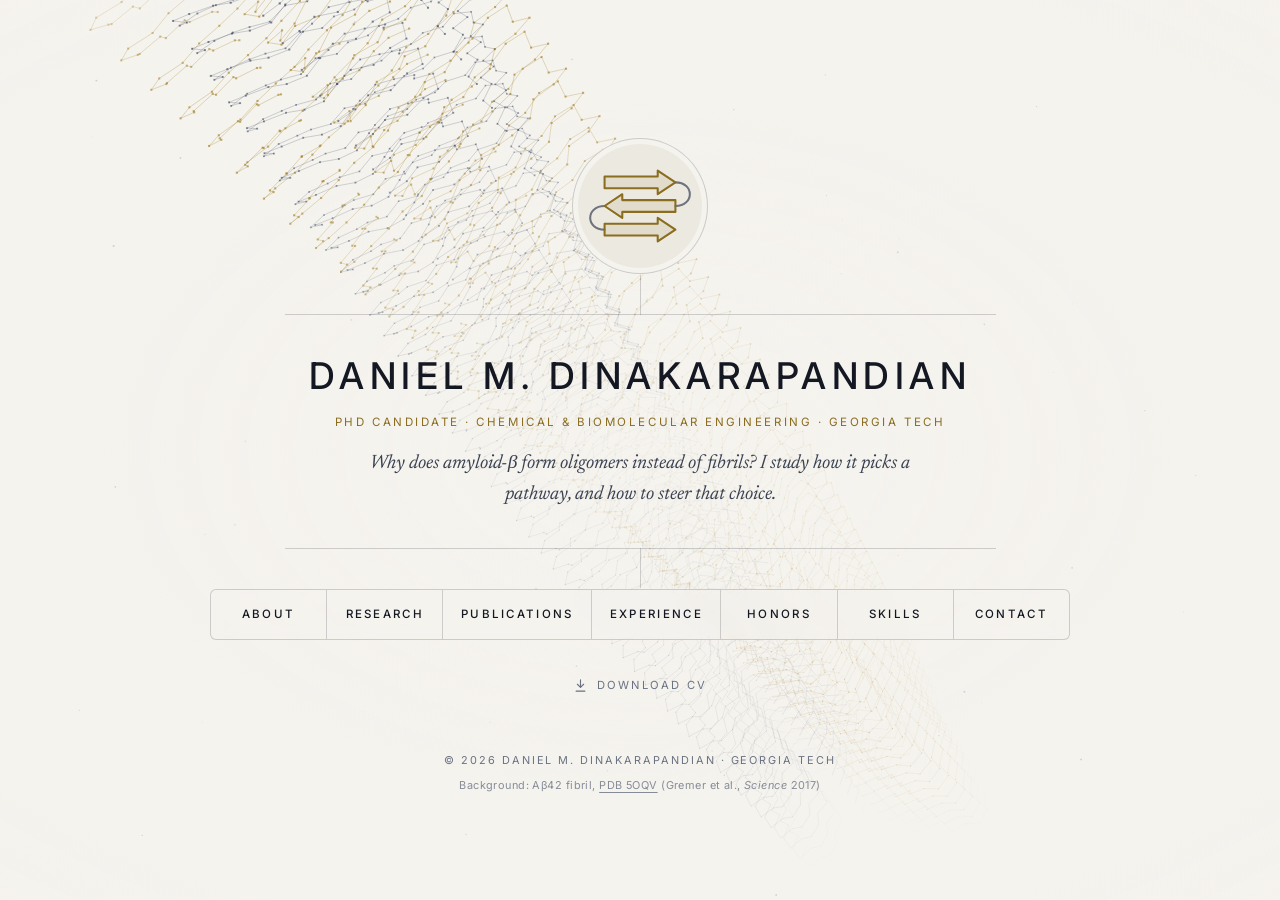
==== commit 952a554a: "Tidy end-on figure labels, capitalize chip, sync CV with site edits - End-on figure: N/C labels plac" ====
--- a/index.html
+++ b/index.html
@@ -112,7 +112,7 @@
         <ul class="chips">
           <li>Biomolecular assembly</li>
           <li>Amyloid oligomers</li>
-          <li>designer peptides</li>
+          <li>Designer peptides</li>
           <li>Molecular dynamics</li>
           <li>Physical biology of disease</li>
         </ul>
@@ -206,7 +206,7 @@
             <path d="M152.1 94.0 L137.8 97.6 L126.7 87.9 L112.8 93.0 L102.0 82.3 L88.1 87.4 L77.2 76.7 L63.4 82.6 L48.7 81.4 L40.0 93.4 L50.4 104.5 L48.7 119.1 L59.9 129.4 L57.2 144.1 L70.2 151.9 L69.2 166.7 L82.0 174.8 L84.6 188.7 L92.4 201.4 L90.0 216.0 L102.7 223.2 L99.8 238.1 L109.8 249.5 L121.0 239.2 L134.5 240.6 L140.1 226.6 L135.0 212.8 L142.2 199.8 L133.7 188.0 L126.6 175.2 L112.1 171.0 L106.6 156.9 L98.5 145.4 L102.8 131.4 L118.0 130.7 L124.6 117.2 L137.7 118.7 L148.3 129.1 L150.3 143.6 L149.3 157.9 L160.8 167.9 L157.0 182.5" class="endon-a"/>
             <path d="M183.4 194.9 L197.7 191.5 L208.7 201.4 L222.6 196.5 L233.3 207.3 L247.3 202.4 L258.1 213.2 L271.9 207.5 L286.6 208.9 L295.5 197.0 L285.2 185.8 L287.1 171.2 L276.1 160.7 L278.9 146.0 L266.0 138.1 L267.2 123.3 L254.5 115.0 L252.1 101.1 L244.4 88.3 L247.0 73.8 L234.4 66.4 L237.5 51.5 L227.6 40.0 L216.3 50.2 L202.9 48.6 L197.0 62.5 L202.0 76.4 L194.6 89.3 L203.0 101.2 L209.9 114.1 L224.4 118.5 L229.6 132.6 L237.6 144.2 L233.2 158.2 L218.0 158.7 L211.1 172.1 L198.1 170.4 L187.7 159.9 L185.8 145.4 L187.0 131.0 L175.6 120.9 L179.6 106.4" class="endon-b"/>
             <circle cx="152.1" cy="94.0" r="2.6" class="endon-dot-a"/><circle cx="137.8" cy="97.6" r="2.6" class="endon-dot-a"/><circle cx="126.7" cy="87.9" r="2.6" class="endon-dot-a"/><circle cx="112.8" cy="93.0" r="2.6" class="endon-dot-a"/><circle cx="102.0" cy="82.3" r="2.6" class="endon-dot-a"/><circle cx="88.1" cy="87.4" r="2.6" class="endon-dot-a"/><circle cx="77.2" cy="76.7" r="2.6" class="endon-dot-a"/><circle cx="63.4" cy="82.6" r="2.6" class="endon-dot-a"/><circle cx="48.7" cy="81.4" r="2.6" class="endon-dot-a"/><circle cx="40.0" cy="93.4" r="2.6" class="endon-dot-a"/><circle cx="50.4" cy="104.5" r="2.6" class="endon-dot-a"/><circle cx="48.7" cy="119.1" r="2.6" class="endon-dot-a"/><circle cx="59.9" cy="129.4" r="2.6" class="endon-dot-a"/><circle cx="57.2" cy="144.1" r="2.6" class="endon-dot-a"/><circle cx="70.2" cy="151.9" r="2.6" class="endon-dot-a"/><circle cx="69.2" cy="166.7" r="2.6" class="endon-dot-a"/><circle cx="82.0" cy="174.8" r="2.6" class="endon-dot-a"/><circle cx="84.6" cy="188.7" r="2.6" class="endon-dot-a"/><circle cx="92.4" cy="201.4" r="2.6" class="endon-dot-a"/><circle cx="90.0" cy="216.0" r="2.6" class="endon-dot-a"/><circle cx="102.7" cy="223.2" r="2.6" class="endon-dot-a"/><circle cx="99.8" cy="238.1" r="2.6" class="endon-dot-a"/><circle cx="109.8" cy="249.5" r="2.6" class="endon-dot-a"/><circle cx="121.0" cy="239.2" r="2.6" class="endon-dot-a"/><circle cx="134.5" cy="240.6" r="2.6" class="endon-dot-a"/><circle cx="140.1" cy="226.6" r="2.6" class="endon-dot-a"/><circle cx="135.0" cy="212.8" r="2.6" class="endon-dot-a"/><circle cx="142.2" cy="199.8" r="2.6" class="endon-dot-a"/><circle cx="133.7" cy="188.0" r="2.6" class="endon-dot-a"/><circle cx="126.6" cy="175.2" r="2.6" class="endon-dot-a"/><circle cx="112.1" cy="171.0" r="2.6" class="endon-dot-a"/><circle cx="106.6" cy="156.9" r="2.6" class="endon-dot-a"/><circle cx="98.5" cy="145.4" r="2.6" class="endon-dot-a"/><circle cx="102.8" cy="131.4" r="2.6" class="endon-dot-a"/><circle cx="118.0" cy="130.7" r="2.6" class="endon-dot-a"/><circle cx="124.6" cy="117.2" r="2.6" class="endon-dot-a"/><circle cx="137.7" cy="118.7" r="2.6" class="endon-dot-a"/><circle cx="148.3" cy="129.1" r="2.6" class="endon-dot-a"/><circle cx="150.3" cy="143.6" r="2.6" class="endon-dot-a"/><circle cx="149.3" cy="157.9" r="2.6" class="endon-dot-a"/><circle cx="160.8" cy="167.9" r="2.6" class="endon-dot-a"/><circle cx="157.0" cy="182.5" r="2.6" class="endon-dot-a"/><circle cx="183.4" cy="194.9" r="2.6" class="endon-dot-b"/><circle cx="197.7" cy="191.5" r="2.6" class="endon-dot-b"/><circle cx="208.7" cy="201.4" r="2.6" class="endon-dot-b"/><circle cx="222.6" cy="196.5" r="2.6" class="endon-dot-b"/><circle cx="233.3" cy="207.3" r="2.6" class="endon-dot-b"/><circle cx="247.3" cy="202.4" r="2.6" class="endon-dot-b"/><circle cx="258.1" cy="213.2" r="2.6" class="endon-dot-b"/><circle cx="271.9" cy="207.5" r="2.6" class="endon-dot-b"/><circle cx="286.6" cy="208.9" r="2.6" class="endon-dot-b"/><circle cx="295.5" cy="197.0" r="2.6" class="endon-dot-b"/><circle cx="285.2" cy="185.8" r="2.6" class="endon-dot-b"/><circle cx="287.1" cy="171.2" r="2.6" class="endon-dot-b"/><circle cx="276.1" cy="160.7" r="2.6" class="endon-dot-b"/><circle cx="278.9" cy="146.0" r="2.6" class="endon-dot-b"/><circle cx="266.0" cy="138.1" r="2.6" class="endon-dot-b"/><circle cx="267.2" cy="123.3" r="2.6" class="endon-dot-b"/><circle cx="254.5" cy="115.0" r="2.6" class="endon-dot-b"/><circle cx="252.1" cy="101.1" r="2.6" class="endon-dot-b"/><circle cx="244.4" cy="88.3" r="2.6" class="endon-dot-b"/><circle cx="247.0" cy="73.8" r="2.6" class="endon-dot-b"/><circle cx="234.4" cy="66.4" r="2.6" class="endon-dot-b"/><circle cx="237.5" cy="51.5" r="2.6" class="endon-dot-b"/><circle cx="227.6" cy="40.0" r="2.6" class="endon-dot-b"/><circle cx="216.3" cy="50.2" r="2.6" class="endon-dot-b"/><circle cx="202.9" cy="48.6" r="2.6" class="endon-dot-b"/><circle cx="197.0" cy="62.5" r="2.6" class="endon-dot-b"/><circle cx="202.0" cy="76.4" r="2.6" class="endon-dot-b"/><circle cx="194.6" cy="89.3" r="2.6" class="endon-dot-b"/><circle cx="203.0" cy="101.2" r="2.6" class="endon-dot-b"/><circle cx="209.9" cy="114.1" r="2.6" class="endon-dot-b"/><circle cx="224.4" cy="118.5" r="2.6" class="endon-dot-b"/><circle cx="229.6" cy="132.6" r="2.6" class="endon-dot-b"/><circle cx="237.6" cy="144.2" r="2.6" class="endon-dot-b"/><circle cx="233.2" cy="158.2" r="2.6" class="endon-dot-b"/><circle cx="218.0" cy="158.7" r="2.6" class="endon-dot-b"/><circle cx="211.1" cy="172.1" r="2.6" class="endon-dot-b"/><circle cx="198.1" cy="170.4" r="2.6" class="endon-dot-b"/><circle cx="187.7" cy="159.9" r="2.6" class="endon-dot-b"/><circle cx="185.8" cy="145.4" r="2.6" class="endon-dot-b"/><circle cx="187.0" cy="131.0" r="2.6" class="endon-dot-b"/><circle cx="175.6" cy="120.9" r="2.6" class="endon-dot-b"/><circle cx="179.6" cy="106.4" r="2.6" class="endon-dot-b"/>
-            <text x="148.1" y="85.0" text-anchor="end" class="endon-label">N</text><text x="150.0" y="194.5" text-anchor="end" class="endon-label">C</text><text x="187.4" y="210.9" text-anchor="start" class="endon-label">N</text><text x="188.6" y="100.4" text-anchor="start" class="endon-label">C</text>
+            <text x="152.1" y="77.0" text-anchor="middle" dominant-baseline="central" class="endon-label endon-label-a">N</text><text x="160.0" y="199.2" text-anchor="middle" dominant-baseline="central" class="endon-label endon-label-a">C</text><text x="183.4" y="211.9" text-anchor="middle" dominant-baseline="central" class="endon-label endon-label-b">N</text><text x="176.6" y="89.7" text-anchor="middle" dominant-baseline="central" class="endon-label endon-label-b">C</text>
           </svg>
           <figcaption id="endon-cap"><strong>Looking down an A&beta;42 fibril.</strong> One layer of the cryo-EM structure <a href="https://www.rcsb.org/structure/5OQV" target="_blank" rel="noopener">PDB 5OQV</a> (Gremer et al., <em>Science</em> 2017): two LS-shaped subunits, one per protofilament, traced through their C&alpha; atoms (residues 1&ndash;42). Layers like this stack every 4.7&nbsp;&Aring; to build the fibril in the page background.</figcaption>
         </figure>
--- a/assets/css/style.css
+++ b/assets/css/style.css
@@ -486,7 +486,9 @@
 .endon-b { stroke: var(--accent); }
 .endon-dot-a { fill: var(--text-2); }
 .endon-dot-b { fill: var(--accent); }
-.endon-label { font-family: var(--sans); font-size: 11px; font-weight: 600; fill: var(--muted); }
+.endon-label { font-family: var(--sans); font-size: 11px; font-weight: 600; }
+.endon-label-a { fill: var(--text-2); }
+.endon-label-b { fill: var(--accent); }
 .endon figcaption { margin-top: 0.75rem; font-size: 0.82rem; line-height: 1.5; color: var(--muted); text-align: left; }
 .endon figcaption strong { color: var(--text-2); font-weight: 600; }
 
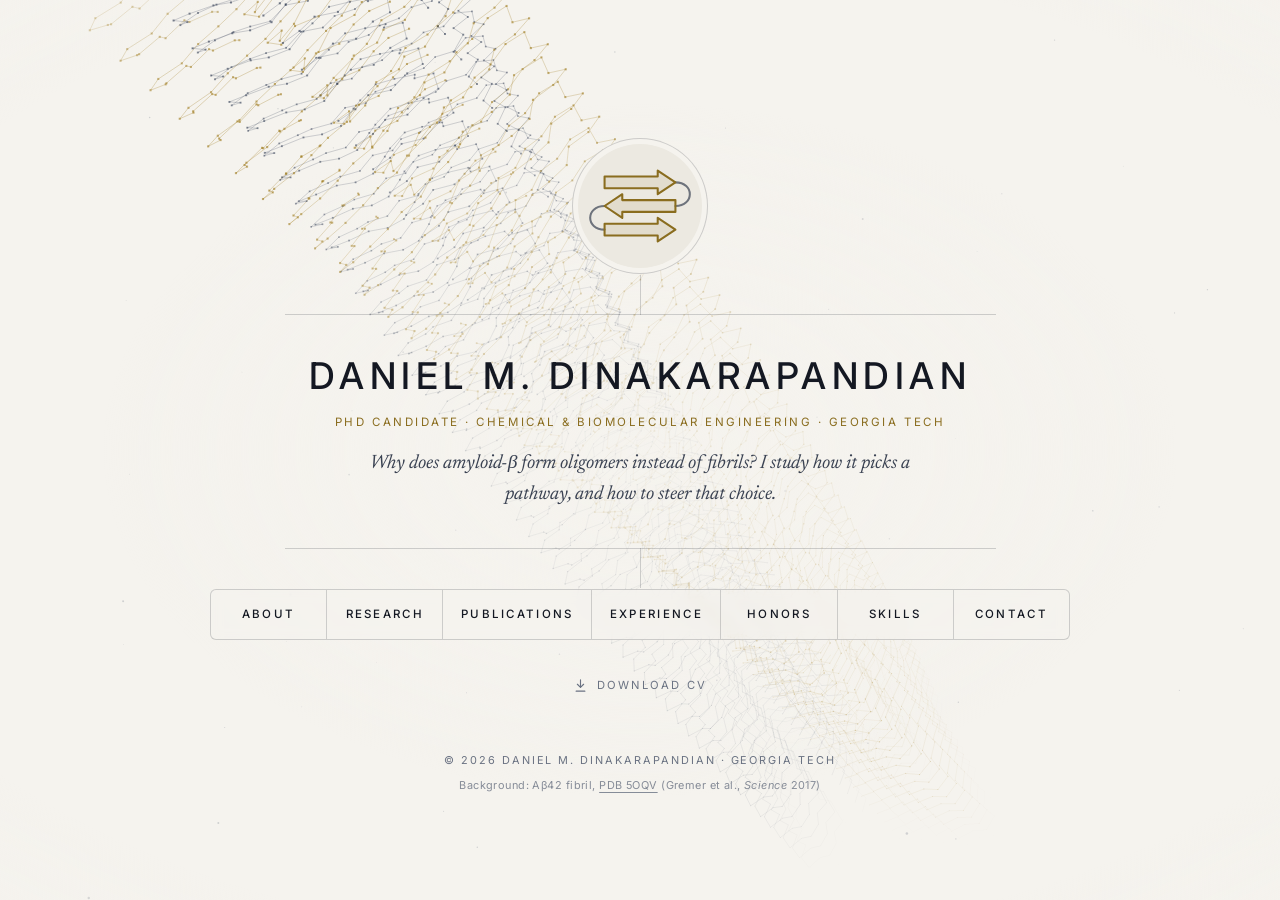
==== commit 33a57d61: "Redraw pathway diagram; remove PRIME20/DMD - Pathway figure rebuilt with no overlapping text (checke" ====
--- a/index.html
+++ b/index.html
@@ -137,49 +137,201 @@
         <p>Amyloid-&beta;42 has two main ways to assemble. It can form long, ordered fibrils, or it can form small, soluble oligomers, which are increasingly linked to toxicity in Alzheimer's disease. My work looks for the molecular features that send the peptide down one path or the other, then uses them as levers to change which path it takes.</p>
 
         <figure class="pathway" aria-labelledby="pathway-cap">
-          <svg viewBox="0 0 640 230" role="img" aria-label="Diagram: A-beta-42 monomers branch into a fibril pathway or an oligomer pathway; detergent micelles and deamidation at Q15 and N27 act as levers on the branch point.">
-            <defs>
-              <marker id="arr" viewBox="0 0 10 10" refX="9" refY="5" markerWidth="7" markerHeight="7" orient="auto-start-reverse"><path d="M0 0L10 5L0 10z" class="svg-fill-muted"/></marker>
-            </defs>
-            <!-- monomers -->
-            <g class="svg-node">
-              <path d="M40 104 q10 -14 20 0 t20 0" class="svg-strand"/>
-              <path d="M44 126 q10 -14 20 0 t20 0" class="svg-strand"/>
-              <path d="M36 148 q10 -14 20 0 t20 0" class="svg-strand"/>
-            </g>
-            <text x="62" y="188" class="svg-label" text-anchor="middle">A&#946;42 monomer</text>
-
-            <!-- branch -->
-            <path d="M110 126 C 170 126, 190 60, 300 60" class="svg-line" marker-end="url(#arr)"/>
-            <path d="M110 126 C 170 126, 190 192, 300 192" class="svg-line svg-accent-line" marker-end="url(#arr)"/>
-
-            <!-- lever -->
-            <circle cx="170" cy="126" r="6" class="svg-accent-fill"/>
-            <text x="170" y="100" class="svg-small" text-anchor="middle">pathway</text>
-            <text x="170" y="112" class="svg-small" text-anchor="middle">selection</text>
-
-            <!-- fibril -->
-            <g transform="translate(318 38)">
-              <rect x="0" y="0" width="120" height="44" rx="6" class="svg-box"/>
-              <g class="svg-strand-thin">
-                <path d="M10 8v28M20 8v28M30 8v28M40 8v28M50 8v28M60 8v28M70 8v28M80 8v28M90 8v28M100 8v28M110 8v28"/>
-              </g>
-            </g>
-            <text x="456" y="56" class="svg-label">Fibrils</text>
-            <text x="456" y="74" class="svg-small">ordered, in-register &#946;-sheets</text>
-
-            <!-- oligomer -->
-            <g transform="translate(348 168)">
-              <circle cx="16" cy="24" r="16" class="svg-box svg-accent-stroke"/>
-              <circle cx="46" cy="18" r="13" class="svg-box svg-accent-stroke"/>
-              <circle cx="36" cy="42" r="10" class="svg-box svg-accent-stroke"/>
-            </g>
-            <text x="416" y="188" class="svg-label svg-accent-text">Oligomers</text>
-            <text x="416" y="206" class="svg-small">out-of-register &#946;-sheet motif</text>
-
-            <!-- levers list -->
-            <text x="126" y="36" class="svg-small svg-muted">Levers studied: detergent micelles &middot; Q15 / N27 deamidation</text>
+          <svg class="pw-wide" viewBox="0 0 720 350" role="img" aria-label="Diagram: disordered A-beta-42 monomers reach a pathway-selection point and either assemble into fibrils, built from parallel in-register beta-sheets, or into oligomers that combine out-of-register parallel beta-sheets, antiparallel beta-sheets and disordered segments.">
+            <defs><marker id="pw-arrw" viewBox="0 0 10 10" refX="9" refY="5" markerWidth="7" markerHeight="7" orient="auto-start-reverse"><path d="M0 0L10 5L0 10z" class="svg-fill-muted"/></marker></defs>
+            <path class="pw-mono" d="M40.0 142.0 L41.1 143.1 L42.3 144.2 L43.4 145.2 L44.5 146.0 L45.7 146.6 L46.8 146.9 L47.9 147.0 L49.1 146.8 L50.2 146.4 L51.3 145.7 L52.5 144.9 L53.6 143.8 L54.7 142.7 L55.9 141.6 L57.0 140.5 L58.1 139.4 L59.3 138.5 L60.4 137.8 L61.5 137.3 L62.7 137.0 L63.8 137.0 L64.9 137.3 L66.1 137.8 L67.2 138.6 L68.3 139.5 L69.5 140.6 L70.6 141.7 L71.7 142.8 L72.9 143.9 L74.0 144.9 L75.1 145.8 L76.3 146.4 L77.4 146.8 L78.5 147.0 L79.7 146.9 L80.8 146.5 L81.9 145.9 L83.1 145.1 L84.2 144.1 L85.3 143.0 L86.5 141.9 L87.6 140.8 L88.7 139.7 L89.9 138.7 L91.0 138.0 L92.1 137.4 L93.3 137.1 L94.4 137.0 L95.5 137.2 L96.7 137.7 L97.8 138.4 L98.9 139.2 L100.1 140.3 L101.2 141.4 L102.3 142.5 L103.5 143.6 L104.6 144.7 L105.7 145.6 L106.9 146.3 L108.0 146.8"/>
+            <path class="pw-mono" d="M40.0 165.0 L41.1 166.1 L42.3 167.2 L43.4 168.2 L44.5 169.0 L45.7 169.6 L46.8 169.9 L47.9 170.0 L49.1 169.8 L50.2 169.4 L51.3 168.7 L52.5 167.9 L53.6 166.8 L54.7 165.7 L55.9 164.6 L57.0 163.5 L58.1 162.4 L59.3 161.5 L60.4 160.8 L61.5 160.3 L62.7 160.0 L63.8 160.0 L64.9 160.3 L66.1 160.8 L67.2 161.6 L68.3 162.5 L69.5 163.6 L70.6 164.7 L71.7 165.8 L72.9 166.9 L74.0 167.9 L75.1 168.8 L76.3 169.4 L77.4 169.8 L78.5 170.0 L79.7 169.9 L80.8 169.5 L81.9 168.9 L83.1 168.1 L84.2 167.1 L85.3 166.0 L86.5 164.9 L87.6 163.8 L88.7 162.7 L89.9 161.7 L91.0 161.0 L92.1 160.4 L93.3 160.1 L94.4 160.0 L95.5 160.2 L96.7 160.7 L97.8 161.4 L98.9 162.2 L100.1 163.3 L101.2 164.4 L102.3 165.5 L103.5 166.6 L104.6 167.7 L105.7 168.6 L106.9 169.3 L108.0 169.8"/>
+            <path class="pw-mono" d="M40.0 188.0 L41.1 189.1 L42.3 190.2 L43.4 191.2 L44.5 192.0 L45.7 192.6 L46.8 192.9 L47.9 193.0 L49.1 192.8 L50.2 192.4 L51.3 191.7 L52.5 190.9 L53.6 189.8 L54.7 188.7 L55.9 187.6 L57.0 186.5 L58.1 185.4 L59.3 184.5 L60.4 183.8 L61.5 183.3 L62.7 183.0 L63.8 183.0 L64.9 183.3 L66.1 183.8 L67.2 184.6 L68.3 185.5 L69.5 186.6 L70.6 187.7 L71.7 188.8 L72.9 189.9 L74.0 190.9 L75.1 191.8 L76.3 192.4 L77.4 192.8 L78.5 193.0 L79.7 192.9 L80.8 192.5 L81.9 191.9 L83.1 191.1 L84.2 190.1 L85.3 189.0 L86.5 187.9 L87.6 186.8 L88.7 185.7 L89.9 184.7 L91.0 184.0 L92.1 183.4 L93.3 183.1 L94.4 183.0 L95.5 183.2 L96.7 183.7 L97.8 184.4 L98.9 185.2 L100.1 186.3 L101.2 187.4 L102.3 188.5 L103.5 189.6 L104.6 190.7 L105.7 191.6 L106.9 192.3 L108.0 192.8"/>
+            <text x="74.0" y="226.0" text-anchor="middle" class="svg-label">A&#946;42 monomer</text>
+            <text x="74.0" y="244.0" text-anchor="middle" class="svg-small">disordered</text>
+            <path class="svg-line" d="M122 165 H186"/>
+            <path class="svg-line" d="M186 165 C 250 165, 262 76, 340 76" marker-end="url(#pw-arrw)"/>
+            <path class="svg-line svg-accent-line" d="M186 165 C 250 165, 262 262, 340 262" marker-end="url(#pw-arrw)"/>
+            <circle cx="186" cy="165" r="6" class="svg-accent-fill"/>
+            <text x="176.0" y="137.0" text-anchor="end" class="svg-small">pathway</text>
+            <text x="176.0" y="153.0" text-anchor="end" class="svg-small">selection</text>
+            <polygon class="pw-strand-f" points="369.5,106.0 369.5,54.0 366.5,54.0 372.0,46.0 377.5,54.0 374.5,54.0 374.5,106.0"/>
+            <polygon class="pw-strand-f" points="384.5,106.0 384.5,54.0 381.5,54.0 387.0,46.0 392.5,54.0 389.5,54.0 389.5,106.0"/>
+            <polygon class="pw-strand-f" points="399.5,106.0 399.5,54.0 396.5,54.0 402.0,46.0 407.5,54.0 404.5,54.0 404.5,106.0"/>
+            <polygon class="pw-strand-f" points="414.5,106.0 414.5,54.0 411.5,54.0 417.0,46.0 422.5,54.0 419.5,54.0 419.5,106.0"/>
+            <polygon class="pw-strand-f" points="429.5,106.0 429.5,54.0 426.5,54.0 432.0,46.0 437.5,54.0 434.5,54.0 434.5,106.0"/>
+            <polygon class="pw-strand-f" points="444.5,106.0 444.5,54.0 441.5,54.0 447.0,46.0 452.5,54.0 449.5,54.0 449.5,106.0"/>
+            <polygon class="pw-strand-f" points="459.5,106.0 459.5,54.0 456.5,54.0 462.0,46.0 467.5,54.0 464.5,54.0 464.5,106.0"/>
+            <polygon class="pw-strand-f" points="474.5,106.0 474.5,54.0 471.5,54.0 477.0,46.0 482.5,54.0 479.5,54.0 479.5,106.0"/>
+            <polygon class="pw-strand-f" points="489.5,106.0 489.5,54.0 486.5,54.0 492.0,46.0 497.5,54.0 494.5,54.0 494.5,106.0"/>
+            <polygon class="pw-strand-f" points="504.5,106.0 504.5,54.0 501.5,54.0 507.0,46.0 512.5,54.0 509.5,54.0 509.5,106.0"/>
+            <polygon class="pw-strand-f" points="519.5,106.0 519.5,54.0 516.5,54.0 522.0,46.0 527.5,54.0 524.5,54.0 524.5,106.0"/>
+            <polygon class="pw-strand-f" points="534.5,106.0 534.5,54.0 531.5,54.0 537.0,46.0 542.5,54.0 539.5,54.0 539.5,106.0"/>
+            <line class="pw-hbond" x1="375.5" y1="62.0" x2="383.5" y2="62.0"/>
+            <line class="pw-hbond" x1="375.5" y1="76.0" x2="383.5" y2="76.0"/>
+            <line class="pw-hbond" x1="375.5" y1="90.0" x2="383.5" y2="90.0"/>
+            <line class="pw-hbond" x1="390.5" y1="62.0" x2="398.5" y2="62.0"/>
+            <line class="pw-hbond" x1="390.5" y1="76.0" x2="398.5" y2="76.0"/>
+            <line class="pw-hbond" x1="390.5" y1="90.0" x2="398.5" y2="90.0"/>
+            <line class="pw-hbond" x1="405.5" y1="62.0" x2="413.5" y2="62.0"/>
+            <line class="pw-hbond" x1="405.5" y1="76.0" x2="413.5" y2="76.0"/>
+            <line class="pw-hbond" x1="405.5" y1="90.0" x2="413.5" y2="90.0"/>
+            <line class="pw-hbond" x1="420.5" y1="62.0" x2="428.5" y2="62.0"/>
+            <line class="pw-hbond" x1="420.5" y1="76.0" x2="428.5" y2="76.0"/>
+            <line class="pw-hbond" x1="420.5" y1="90.0" x2="428.5" y2="90.0"/>
+            <line class="pw-hbond" x1="435.5" y1="62.0" x2="443.5" y2="62.0"/>
+            <line class="pw-hbond" x1="435.5" y1="76.0" x2="443.5" y2="76.0"/>
+            <line class="pw-hbond" x1="435.5" y1="90.0" x2="443.5" y2="90.0"/>
+            <line class="pw-hbond" x1="450.5" y1="62.0" x2="458.5" y2="62.0"/>
+            <line class="pw-hbond" x1="450.5" y1="76.0" x2="458.5" y2="76.0"/>
+            <line class="pw-hbond" x1="450.5" y1="90.0" x2="458.5" y2="90.0"/>
+            <line class="pw-hbond" x1="465.5" y1="62.0" x2="473.5" y2="62.0"/>
+            <line class="pw-hbond" x1="465.5" y1="76.0" x2="473.5" y2="76.0"/>
+            <line class="pw-hbond" x1="465.5" y1="90.0" x2="473.5" y2="90.0"/>
+            <line class="pw-hbond" x1="480.5" y1="62.0" x2="488.5" y2="62.0"/>
+            <line class="pw-hbond" x1="480.5" y1="76.0" x2="488.5" y2="76.0"/>
+            <line class="pw-hbond" x1="480.5" y1="90.0" x2="488.5" y2="90.0"/>
+            <line class="pw-hbond" x1="495.5" y1="62.0" x2="503.5" y2="62.0"/>
+            <line class="pw-hbond" x1="495.5" y1="76.0" x2="503.5" y2="76.0"/>
+            <line class="pw-hbond" x1="495.5" y1="90.0" x2="503.5" y2="90.0"/>
+            <line class="pw-hbond" x1="510.5" y1="62.0" x2="518.5" y2="62.0"/>
+            <line class="pw-hbond" x1="510.5" y1="76.0" x2="518.5" y2="76.0"/>
+            <line class="pw-hbond" x1="510.5" y1="90.0" x2="518.5" y2="90.0"/>
+            <line class="pw-hbond" x1="525.5" y1="62.0" x2="533.5" y2="62.0"/>
+            <line class="pw-hbond" x1="525.5" y1="76.0" x2="533.5" y2="76.0"/>
+            <line class="pw-hbond" x1="525.5" y1="90.0" x2="533.5" y2="90.0"/>
+            <path class="pw-dim" d="M372.0 114.0 v5 M387.0 114.0 v5 M372.0 116.5 H387.0"/>
+            <text x="379.5" y="132.0" text-anchor="middle" class="pw-note">4.8 &#197;</text>
+            <text x="575.0" y="66.0" text-anchor="start" class="svg-label">Fibrils</text>
+            <text x="575.0" y="85.0" text-anchor="start" class="svg-small">parallel, in-register</text>
+            <text x="575.0" y="101.0" text-anchor="start" class="svg-small">&#946;-sheets</text>
+            <ellipse class="pw-blob" cx="455.0" cy="262.0" rx="104" ry="74"/>
+            <polygon class="pw-strand-o" points="389.5,268.0 389.5,228.0 386.5,228.0 392.0,220.0 397.5,228.0 394.5,228.0 394.5,268.0"/>
+            <polygon class="pw-strand-o" points="404.5,275.0 404.5,235.0 401.5,235.0 407.0,227.0 412.5,235.0 409.5,235.0 409.5,275.0"/>
+            <polygon class="pw-strand-o" points="419.5,282.0 419.5,242.0 416.5,242.0 422.0,234.0 427.5,242.0 424.5,242.0 424.5,282.0"/>
+            <polygon class="pw-strand-o" points="434.5,289.0 434.5,249.0 431.5,249.0 437.0,241.0 442.5,249.0 439.5,249.0 439.5,289.0"/>
+            <line class="pw-hbond" x1="395.5" y1="246.0" x2="403.5" y2="246.0"/>
+            <line class="pw-hbond" x1="395.5" y1="260.0" x2="403.5" y2="260.0"/>
+            <line class="pw-hbond" x1="410.5" y1="246.0" x2="418.5" y2="246.0"/>
+            <line class="pw-hbond" x1="410.5" y1="260.0" x2="418.5" y2="260.0"/>
+            <line class="pw-hbond" x1="425.5" y1="246.0" x2="433.5" y2="246.0"/>
+            <line class="pw-hbond" x1="425.5" y1="260.0" x2="433.5" y2="260.0"/>
+            <polygon class="pw-strand-o" points="465.5,282.0 465.5,240.0 462.5,240.0 468.0,232.0 473.5,240.0 470.5,240.0 470.5,282.0"/>
+            <polygon class="pw-strand-o" points="480.5,232.0 480.5,274.0 477.5,274.0 483.0,282.0 488.5,274.0 485.5,274.0 485.5,232.0"/>
+            <polygon class="pw-strand-o" points="495.5,282.0 495.5,240.0 492.5,240.0 498.0,232.0 503.5,240.0 500.5,240.0 500.5,282.0"/>
+            <polygon class="pw-strand-o" points="510.5,232.0 510.5,274.0 507.5,274.0 513.0,282.0 518.5,274.0 515.5,274.0 515.5,232.0"/>
+            <line class="pw-hbond" x1="471.5" y1="248.0" x2="479.5" y2="248.0"/>
+            <line class="pw-hbond" x1="471.5" y1="264.0" x2="479.5" y2="264.0"/>
+            <line class="pw-hbond" x1="486.5" y1="248.0" x2="494.5" y2="248.0"/>
+            <line class="pw-hbond" x1="486.5" y1="264.0" x2="494.5" y2="264.0"/>
+            <line class="pw-hbond" x1="501.5" y1="248.0" x2="509.5" y2="248.0"/>
+            <line class="pw-hbond" x1="501.5" y1="264.0" x2="509.5" y2="264.0"/>
+            <path class="pw-disorder" d="M392.0 270.0 L391.3 269.7 L390.6 269.4 L389.9 269.1 L389.2 269.0 L388.6 268.9 L388.0 268.9 L387.6 269.0 L387.1 269.2 L386.7 269.6 L386.4 270.0 L386.2 270.6 L386.0 271.2 L385.8 272.0 L385.6 272.7 L385.5 273.5 L385.4 274.3 L385.2 275.0 L385.0 275.8 L384.8 276.4 L384.6 277.0 L384.3 277.4 L383.9 277.8 L383.4 278.0 L383.0 278.1 L382.4 278.1 L381.8 278.0 L381.1 277.9 L380.4 277.6 L379.7 277.3 L379.0 277.0 L378.3 276.7 L377.6 276.4 L376.9 276.1 L376.2 276.0 L375.6 275.9 L375.0 275.9 L374.6 276.0 L374.1 276.2 L373.7 276.6 L373.4 277.0 L373.2 277.6 L373.0 278.2 L372.8 279.0 L372.6 279.7 L372.5 280.5 L372.4 281.3 L372.2 282.0 L372.0 282.8 L371.8 283.4 L371.6 284.0 L371.3 284.4 L370.9 284.8 L370.4 285.0 L370.0 285.1 L369.4 285.1 L368.8 285.0 L368.1 284.9 L367.4 284.6 L366.7 284.3 L366.0 284.0"/>
+            <path class="pw-disorder" d="M513.0 230.0 L513.7 230.0 L514.3 229.9 L515.0 229.8 L515.5 229.7 L515.9 229.6 L516.3 229.4 L516.5 229.2 L516.6 228.9 L516.6 228.6 L516.4 228.2 L516.2 227.8 L515.9 227.4 L515.4 227.0 L515.0 226.5 L514.5 226.0 L514.0 225.5 L513.6 225.0 L513.1 224.6 L512.8 224.2 L512.6 223.8 L512.4 223.4 L512.4 223.1 L512.5 222.8 L512.7 222.6 L513.1 222.4 L513.5 222.3 L514.0 222.2 L514.7 222.1 L515.3 222.0 L516.0 222.0 L516.7 222.0 L517.3 221.9 L518.0 221.8 L518.5 221.7 L518.9 221.6 L519.3 221.4 L519.5 221.2 L519.6 220.9 L519.6 220.6 L519.4 220.2 L519.2 219.8 L518.9 219.4 L518.4 219.0 L518.0 218.5 L517.5 218.0 L517.0 217.5 L516.6 217.0 L516.1 216.6 L515.8 216.2 L515.6 215.8 L515.4 215.4 L515.4 215.1 L515.5 214.8 L515.7 214.6 L516.1 214.4 L516.5 214.3 L517.0 214.2 L517.7 214.1 L518.3 214.0 L519.0 214.0"/>
+            <path class="pw-disorder" d="M467.0 284.0 L466.6 283.9 L466.1 283.9 L465.7 283.8 L465.3 283.7 L465.0 283.7 L464.6 283.7 L464.3 283.8 L464.1 283.8 L463.9 284.0 L463.7 284.1 L463.6 284.3 L463.5 284.5 L463.5 284.8 L463.6 285.1 L463.6 285.4 L463.7 285.7 L463.8 286.1 L464.0 286.5 L464.2 286.9 L464.3 287.3 L464.5 287.7 L464.7 288.1 L464.8 288.5 L464.9 288.9 L465.0 289.3 L465.1 289.6 L465.1 289.9 L465.1 290.2 L465.1 290.4 L465.0 290.6 L464.8 290.7 L464.6 290.8 L464.3 290.9 L464.0 290.9 L463.7 290.9 L463.3 290.9 L463.0 290.9 L462.5 290.8 L462.1 290.7 L461.7 290.7 L461.2 290.6 L460.8 290.5 L460.4 290.5 L460.0 290.4 L459.6 290.4 L459.3 290.4 L459.0 290.4 L458.7 290.5 L458.5 290.6 L458.4 290.8 L458.3 291.0 L458.2 291.2 L458.2 291.4 L458.2 291.7 L458.3 292.1 L458.4 292.4 L458.5 292.8 L458.7 293.2 L458.8 293.6 L459.0 294.0"/>
+            <text x="414.5" y="308.0" text-anchor="middle" class="pw-note">parallel</text>
+            <text x="496.5" y="308.0" text-anchor="middle" class="pw-note">antiparallel</text>
+            <text x="575.0" y="244.0" text-anchor="start" class="svg-label svg-accent-text">Oligomers</text>
+            <text x="575.0" y="263.0" text-anchor="start" class="svg-small">out-of-register parallel</text>
+            <text x="575.0" y="279.0" text-anchor="start" class="svg-small">+ antiparallel &#946;-sheets,</text>
+            <text x="575.0" y="295.0" text-anchor="start" class="svg-small">disordered segments</text>
           </svg>
+          <svg class="pw-tall" viewBox="0 0 360 640" role="img" aria-label="Diagram: disordered A-beta-42 monomers reach a pathway-selection point and either assemble into fibrils, built from parallel in-register beta-sheets, or into oligomers that combine out-of-register parallel beta-sheets, antiparallel beta-sheets and disordered segments.">
+            <defs><marker id="pw-arrt" viewBox="0 0 10 10" refX="9" refY="5" markerWidth="7" markerHeight="7" orient="auto-start-reverse"><path d="M0 0L10 5L0 10z" class="svg-fill-muted"/></marker></defs>
+            <path class="pw-mono" d="M146.0 17.0 L147.1 18.1 L148.3 19.2 L149.4 20.2 L150.5 21.0 L151.7 21.6 L152.8 21.9 L153.9 22.0 L155.1 21.8 L156.2 21.4 L157.3 20.7 L158.5 19.9 L159.6 18.8 L160.7 17.7 L161.9 16.6 L163.0 15.5 L164.1 14.4 L165.3 13.5 L166.4 12.8 L167.5 12.3 L168.7 12.0 L169.8 12.0 L170.9 12.3 L172.1 12.8 L173.2 13.6 L174.3 14.5 L175.5 15.6 L176.6 16.7 L177.7 17.8 L178.9 18.9 L180.0 19.9 L181.1 20.8 L182.3 21.4 L183.4 21.8 L184.5 22.0 L185.7 21.9 L186.8 21.5 L187.9 20.9 L189.1 20.1 L190.2 19.1 L191.3 18.0 L192.5 16.9 L193.6 15.8 L194.7 14.7 L195.9 13.7 L197.0 13.0 L198.1 12.4 L199.3 12.1 L200.4 12.0 L201.5 12.2 L202.7 12.7 L203.8 13.4 L204.9 14.2 L206.1 15.3 L207.2 16.4 L208.3 17.5 L209.5 18.6 L210.6 19.7 L211.7 20.6 L212.9 21.3 L214.0 21.8"/>
+            <path class="pw-mono" d="M146.0 40.0 L147.1 41.1 L148.3 42.2 L149.4 43.2 L150.5 44.0 L151.7 44.6 L152.8 44.9 L153.9 45.0 L155.1 44.8 L156.2 44.4 L157.3 43.7 L158.5 42.9 L159.6 41.8 L160.7 40.7 L161.9 39.6 L163.0 38.5 L164.1 37.4 L165.3 36.5 L166.4 35.8 L167.5 35.3 L168.7 35.0 L169.8 35.0 L170.9 35.3 L172.1 35.8 L173.2 36.6 L174.3 37.5 L175.5 38.6 L176.6 39.7 L177.7 40.8 L178.9 41.9 L180.0 42.9 L181.1 43.8 L182.3 44.4 L183.4 44.8 L184.5 45.0 L185.7 44.9 L186.8 44.5 L187.9 43.9 L189.1 43.1 L190.2 42.1 L191.3 41.0 L192.5 39.9 L193.6 38.8 L194.7 37.7 L195.9 36.7 L197.0 36.0 L198.1 35.4 L199.3 35.1 L200.4 35.0 L201.5 35.2 L202.7 35.7 L203.8 36.4 L204.9 37.2 L206.1 38.3 L207.2 39.4 L208.3 40.5 L209.5 41.6 L210.6 42.7 L211.7 43.6 L212.9 44.3 L214.0 44.8"/>
+            <path class="pw-mono" d="M146.0 63.0 L147.1 64.1 L148.3 65.2 L149.4 66.2 L150.5 67.0 L151.7 67.6 L152.8 67.9 L153.9 68.0 L155.1 67.8 L156.2 67.4 L157.3 66.7 L158.5 65.9 L159.6 64.8 L160.7 63.7 L161.9 62.6 L163.0 61.5 L164.1 60.4 L165.3 59.5 L166.4 58.8 L167.5 58.3 L168.7 58.0 L169.8 58.0 L170.9 58.3 L172.1 58.8 L173.2 59.6 L174.3 60.5 L175.5 61.6 L176.6 62.7 L177.7 63.8 L178.9 64.9 L180.0 65.9 L181.1 66.8 L182.3 67.4 L183.4 67.8 L184.5 68.0 L185.7 67.9 L186.8 67.5 L187.9 66.9 L189.1 66.1 L190.2 65.1 L191.3 64.0 L192.5 62.9 L193.6 61.8 L194.7 60.7 L195.9 59.7 L197.0 59.0 L198.1 58.4 L199.3 58.1 L200.4 58.0 L201.5 58.2 L202.7 58.7 L203.8 59.4 L204.9 60.2 L206.1 61.3 L207.2 62.4 L208.3 63.5 L209.5 64.6 L210.6 65.7 L211.7 66.6 L212.9 67.3 L214.0 67.8"/>
+            <text x="180.0" y="95.0" text-anchor="middle" class="svg-label">A&#946;42 monomer</text>
+            <text x="180.0" y="113.0" text-anchor="middle" class="svg-small">disordered</text>
+            <path class="svg-line" d="M180 124 V150"/>
+            <circle cx="180" cy="156" r="6" class="svg-accent-fill"/>
+            <text x="194.0" y="160.0" text-anchor="start" class="svg-small">pathway selection</text>
+            <path class="svg-line" d="M180 162 C 180 180, 180 176, 180 192" marker-end="url(#pw-arrt)"/>
+            <path class="svg-line svg-accent-line" d="M174 158 C 40 170, 20 300, 30 380 C 34 404, 50 420, 66 424" marker-end="url(#pw-arrt)"/>
+            <polygon class="pw-strand-f" points="95.5,266.0 95.5,214.0 92.5,214.0 98.0,206.0 103.5,214.0 100.5,214.0 100.5,266.0"/>
+            <polygon class="pw-strand-f" points="110.5,266.0 110.5,214.0 107.5,214.0 113.0,206.0 118.5,214.0 115.5,214.0 115.5,266.0"/>
+            <polygon class="pw-strand-f" points="125.5,266.0 125.5,214.0 122.5,214.0 128.0,206.0 133.5,214.0 130.5,214.0 130.5,266.0"/>
+            <polygon class="pw-strand-f" points="140.5,266.0 140.5,214.0 137.5,214.0 143.0,206.0 148.5,214.0 145.5,214.0 145.5,266.0"/>
+            <polygon class="pw-strand-f" points="155.5,266.0 155.5,214.0 152.5,214.0 158.0,206.0 163.5,214.0 160.5,214.0 160.5,266.0"/>
+            <polygon class="pw-strand-f" points="170.5,266.0 170.5,214.0 167.5,214.0 173.0,206.0 178.5,214.0 175.5,214.0 175.5,266.0"/>
+            <polygon class="pw-strand-f" points="185.5,266.0 185.5,214.0 182.5,214.0 188.0,206.0 193.5,214.0 190.5,214.0 190.5,266.0"/>
+            <polygon class="pw-strand-f" points="200.5,266.0 200.5,214.0 197.5,214.0 203.0,206.0 208.5,214.0 205.5,214.0 205.5,266.0"/>
+            <polygon class="pw-strand-f" points="215.5,266.0 215.5,214.0 212.5,214.0 218.0,206.0 223.5,214.0 220.5,214.0 220.5,266.0"/>
+            <polygon class="pw-strand-f" points="230.5,266.0 230.5,214.0 227.5,214.0 233.0,206.0 238.5,214.0 235.5,214.0 235.5,266.0"/>
+            <polygon class="pw-strand-f" points="245.5,266.0 245.5,214.0 242.5,214.0 248.0,206.0 253.5,214.0 250.5,214.0 250.5,266.0"/>
+            <polygon class="pw-strand-f" points="260.5,266.0 260.5,214.0 257.5,214.0 263.0,206.0 268.5,214.0 265.5,214.0 265.5,266.0"/>
+            <line class="pw-hbond" x1="101.5" y1="222.0" x2="109.5" y2="222.0"/>
+            <line class="pw-hbond" x1="101.5" y1="236.0" x2="109.5" y2="236.0"/>
+            <line class="pw-hbond" x1="101.5" y1="250.0" x2="109.5" y2="250.0"/>
+            <line class="pw-hbond" x1="116.5" y1="222.0" x2="124.5" y2="222.0"/>
+            <line class="pw-hbond" x1="116.5" y1="236.0" x2="124.5" y2="236.0"/>
+            <line class="pw-hbond" x1="116.5" y1="250.0" x2="124.5" y2="250.0"/>
+            <line class="pw-hbond" x1="131.5" y1="222.0" x2="139.5" y2="222.0"/>
+            <line class="pw-hbond" x1="131.5" y1="236.0" x2="139.5" y2="236.0"/>
+            <line class="pw-hbond" x1="131.5" y1="250.0" x2="139.5" y2="250.0"/>
+            <line class="pw-hbond" x1="146.5" y1="222.0" x2="154.5" y2="222.0"/>
+            <line class="pw-hbond" x1="146.5" y1="236.0" x2="154.5" y2="236.0"/>
+            <line class="pw-hbond" x1="146.5" y1="250.0" x2="154.5" y2="250.0"/>
+            <line class="pw-hbond" x1="161.5" y1="222.0" x2="169.5" y2="222.0"/>
+            <line class="pw-hbond" x1="161.5" y1="236.0" x2="169.5" y2="236.0"/>
+            <line class="pw-hbond" x1="161.5" y1="250.0" x2="169.5" y2="250.0"/>
+            <line class="pw-hbond" x1="176.5" y1="222.0" x2="184.5" y2="222.0"/>
+            <line class="pw-hbond" x1="176.5" y1="236.0" x2="184.5" y2="236.0"/>
+            <line class="pw-hbond" x1="176.5" y1="250.0" x2="184.5" y2="250.0"/>
+            <line class="pw-hbond" x1="191.5" y1="222.0" x2="199.5" y2="222.0"/>
+            <line class="pw-hbond" x1="191.5" y1="236.0" x2="199.5" y2="236.0"/>
+            <line class="pw-hbond" x1="191.5" y1="250.0" x2="199.5" y2="250.0"/>
+            <line class="pw-hbond" x1="206.5" y1="222.0" x2="214.5" y2="222.0"/>
+            <line class="pw-hbond" x1="206.5" y1="236.0" x2="214.5" y2="236.0"/>
+            <line class="pw-hbond" x1="206.5" y1="250.0" x2="214.5" y2="250.0"/>
+            <line class="pw-hbond" x1="221.5" y1="222.0" x2="229.5" y2="222.0"/>
+            <line class="pw-hbond" x1="221.5" y1="236.0" x2="229.5" y2="236.0"/>
+            <line class="pw-hbond" x1="221.5" y1="250.0" x2="229.5" y2="250.0"/>
+            <line class="pw-hbond" x1="236.5" y1="222.0" x2="244.5" y2="222.0"/>
+            <line class="pw-hbond" x1="236.5" y1="236.0" x2="244.5" y2="236.0"/>
+            <line class="pw-hbond" x1="236.5" y1="250.0" x2="244.5" y2="250.0"/>
+            <line class="pw-hbond" x1="251.5" y1="222.0" x2="259.5" y2="222.0"/>
+            <line class="pw-hbond" x1="251.5" y1="236.0" x2="259.5" y2="236.0"/>
+            <line class="pw-hbond" x1="251.5" y1="250.0" x2="259.5" y2="250.0"/>
+            <path class="pw-dim" d="M98.0 274.0 v5 M113.0 274.0 v5 M98.0 276.5 H113.0"/>
+            <text x="105.5" y="292.0" text-anchor="middle" class="pw-note">4.8 &#197;</text>
+            <text x="180.0" y="318.0" text-anchor="middle" class="svg-label">Fibrils</text>
+            <text x="180.0" y="337.0" text-anchor="middle" class="svg-small">parallel, in-register</text>
+            <text x="180.0" y="353.0" text-anchor="middle" class="svg-small">&#946;-sheets</text>
+            <ellipse class="pw-blob" cx="200.0" cy="460.0" rx="104" ry="74"/>
+            <polygon class="pw-strand-o" points="134.5,466.0 134.5,426.0 131.5,426.0 137.0,418.0 142.5,426.0 139.5,426.0 139.5,466.0"/>
+            <polygon class="pw-strand-o" points="149.5,473.0 149.5,433.0 146.5,433.0 152.0,425.0 157.5,433.0 154.5,433.0 154.5,473.0"/>
+            <polygon class="pw-strand-o" points="164.5,480.0 164.5,440.0 161.5,440.0 167.0,432.0 172.5,440.0 169.5,440.0 169.5,480.0"/>
+            <polygon class="pw-strand-o" points="179.5,487.0 179.5,447.0 176.5,447.0 182.0,439.0 187.5,447.0 184.5,447.0 184.5,487.0"/>
+            <line class="pw-hbond" x1="140.5" y1="444.0" x2="148.5" y2="444.0"/>
+            <line class="pw-hbond" x1="140.5" y1="458.0" x2="148.5" y2="458.0"/>
+            <line class="pw-hbond" x1="155.5" y1="444.0" x2="163.5" y2="444.0"/>
+            <line class="pw-hbond" x1="155.5" y1="458.0" x2="163.5" y2="458.0"/>
+            <line class="pw-hbond" x1="170.5" y1="444.0" x2="178.5" y2="444.0"/>
+            <line class="pw-hbond" x1="170.5" y1="458.0" x2="178.5" y2="458.0"/>
+            <polygon class="pw-strand-o" points="210.5,480.0 210.5,438.0 207.5,438.0 213.0,430.0 218.5,438.0 215.5,438.0 215.5,480.0"/>
+            <polygon class="pw-strand-o" points="225.5,430.0 225.5,472.0 222.5,472.0 228.0,480.0 233.5,472.0 230.5,472.0 230.5,430.0"/>
+            <polygon class="pw-strand-o" points="240.5,480.0 240.5,438.0 237.5,438.0 243.0,430.0 248.5,438.0 245.5,438.0 245.5,480.0"/>
+            <polygon class="pw-strand-o" points="255.5,430.0 255.5,472.0 252.5,472.0 258.0,480.0 263.5,472.0 260.5,472.0 260.5,430.0"/>
+            <line class="pw-hbond" x1="216.5" y1="446.0" x2="224.5" y2="446.0"/>
+            <line class="pw-hbond" x1="216.5" y1="462.0" x2="224.5" y2="462.0"/>
+            <line class="pw-hbond" x1="231.5" y1="446.0" x2="239.5" y2="446.0"/>
+            <line class="pw-hbond" x1="231.5" y1="462.0" x2="239.5" y2="462.0"/>
+            <line class="pw-hbond" x1="246.5" y1="446.0" x2="254.5" y2="446.0"/>
+            <line class="pw-hbond" x1="246.5" y1="462.0" x2="254.5" y2="462.0"/>
+            <path class="pw-disorder" d="M137.0 468.0 L136.3 467.7 L135.6 467.4 L134.9 467.1 L134.2 467.0 L133.6 466.9 L133.0 466.9 L132.6 467.0 L132.1 467.2 L131.7 467.6 L131.4 468.0 L131.2 468.6 L131.0 469.2 L130.8 470.0 L130.6 470.7 L130.5 471.5 L130.4 472.3 L130.2 473.0 L130.0 473.8 L129.8 474.4 L129.6 475.0 L129.3 475.4 L128.9 475.8 L128.4 476.0 L128.0 476.1 L127.4 476.1 L126.8 476.0 L126.1 475.9 L125.4 475.6 L124.7 475.3 L124.0 475.0 L123.3 474.7 L122.6 474.4 L121.9 474.1 L121.2 474.0 L120.6 473.9 L120.0 473.9 L119.6 474.0 L119.1 474.2 L118.7 474.6 L118.4 475.0 L118.2 475.6 L118.0 476.2 L117.8 477.0 L117.6 477.7 L117.5 478.5 L117.4 479.3 L117.2 480.0 L117.0 480.8 L116.8 481.4 L116.6 482.0 L116.3 482.4 L115.9 482.8 L115.4 483.0 L115.0 483.1 L114.4 483.1 L113.8 483.0 L113.1 482.9 L112.4 482.6 L111.7 482.3 L111.0 482.0"/>
+            <path class="pw-disorder" d="M258.0 428.0 L258.7 428.0 L259.3 427.9 L260.0 427.8 L260.5 427.7 L260.9 427.6 L261.3 427.4 L261.5 427.2 L261.6 426.9 L261.6 426.6 L261.4 426.2 L261.2 425.8 L260.9 425.4 L260.4 425.0 L260.0 424.5 L259.5 424.0 L259.0 423.5 L258.6 423.0 L258.1 422.6 L257.8 422.2 L257.6 421.8 L257.4 421.4 L257.4 421.1 L257.5 420.8 L257.7 420.6 L258.1 420.4 L258.5 420.3 L259.0 420.2 L259.7 420.1 L260.3 420.0 L261.0 420.0 L261.7 420.0 L262.3 419.9 L263.0 419.8 L263.5 419.7 L263.9 419.6 L264.3 419.4 L264.5 419.2 L264.6 418.9 L264.6 418.6 L264.4 418.2 L264.2 417.8 L263.9 417.4 L263.4 417.0 L263.0 416.5 L262.5 416.0 L262.0 415.5 L261.6 415.0 L261.1 414.6 L260.8 414.2 L260.6 413.8 L260.4 413.4 L260.4 413.1 L260.5 412.8 L260.7 412.6 L261.1 412.4 L261.5 412.3 L262.0 412.2 L262.7 412.1 L263.3 412.0 L264.0 412.0"/>
+            <path class="pw-disorder" d="M212.0 482.0 L211.6 481.9 L211.1 481.9 L210.7 481.8 L210.3 481.7 L210.0 481.7 L209.6 481.7 L209.3 481.8 L209.1 481.8 L208.9 482.0 L208.7 482.1 L208.6 482.3 L208.5 482.5 L208.5 482.8 L208.6 483.1 L208.6 483.4 L208.7 483.7 L208.8 484.1 L209.0 484.5 L209.2 484.9 L209.3 485.3 L209.5 485.7 L209.7 486.1 L209.8 486.5 L209.9 486.9 L210.0 487.3 L210.1 487.6 L210.1 487.9 L210.1 488.2 L210.1 488.4 L210.0 488.6 L209.8 488.7 L209.6 488.8 L209.3 488.9 L209.0 488.9 L208.7 488.9 L208.3 488.9 L208.0 488.9 L207.5 488.8 L207.1 488.7 L206.7 488.7 L206.2 488.6 L205.8 488.5 L205.4 488.5 L205.0 488.4 L204.6 488.4 L204.3 488.4 L204.0 488.4 L203.7 488.5 L203.5 488.6 L203.4 488.8 L203.3 489.0 L203.2 489.2 L203.2 489.4 L203.2 489.7 L203.3 490.1 L203.4 490.4 L203.5 490.8 L203.7 491.2 L203.8 491.6 L204.0 492.0"/>
+            <text x="159.5" y="506.0" text-anchor="middle" class="pw-note">parallel</text>
+            <text x="241.5" y="506.0" text-anchor="middle" class="pw-note">antiparallel</text>
+            <text x="200.0" y="566.0" text-anchor="middle" class="svg-label svg-accent-text">Oligomers</text>
+            <text x="200.0" y="585.0" text-anchor="middle" class="svg-small">out-of-register parallel</text>
+            <text x="200.0" y="601.0" text-anchor="middle" class="svg-small">+ antiparallel &#946;-sheets,</text>
+            <text x="200.0" y="617.0" text-anchor="middle" class="svg-small">disordered segments</text>
+          </svg>
+          <div class="pw-meta">
+            <ul class="pw-legend" aria-label="Legend">
+              <li><svg viewBox="0 0 22 12" aria-hidden="true"><polygon class="pw-strand-f" points="1,4 14,4 14,1 21,6 14,11 14,8 1,8"/></svg>&#946;-strand</li>
+              <li><svg viewBox="0 0 22 12" aria-hidden="true"><line class="pw-hbond" x1="1" y1="6" x2="21" y2="6"/></svg>H-bonds</li>
+              <li><svg viewBox="0 0 22 12" aria-hidden="true"><path class="pw-disorder" d="M1 6 Q4 1 7 6 T13 6 T19 6 T22 6"/></svg>disordered</li>
+            </ul>
+            <p class="pw-levers">Levers studied: detergent micelles &middot; Q15 / N27 deamidation</p>
+          </div>
           <figcaption id="pathway-cap">Monomers can go down one of two pathways. My projects look for switches that push assembly toward one outcome or the other.</figcaption>
         </figure>
 
@@ -330,7 +482,7 @@
                 <li>Developed a protocol for preparing A&beta;42 oligomers for solid-state NMR (<em>Methods in Enzymology</em>, 2026).</li>
                 <li>Showed, with the Wood and Raskatov labs, that side-chain deamidation at Q15 or N27 redirects A&beta;42 aggregation and dampens microglial inflammation (<em>ACS Chemical Neuroscience</em>, 2025 and 2026).</li>
                 <li>Use solid-state NMR, cryo-EM, SEC, CD, FTIR, TIMS-TOF MS and mass photometry on oligomers, fibrils and designer &alpha;-helical assemblies.</li>
-                <li>Run all-atom and coarse-grained MD (NAMD, MARTINI&nbsp;3, PRIME20/DMD) and build Python tools for NMR analysis.</li>
+                <li>Run all-atom and coarse-grained MD (NAMD, MARTINI&nbsp;3) and build Python tools for NMR analysis.</li>
                 <li>Mentor 10+ undergraduate researchers.</li>
               </ul>
             </div>
--- a/assets/css/style.css
+++ b/assets/css/style.css
@@ -461,6 +461,24 @@
   background: color-mix(in srgb, var(--bg) 50%, transparent);
 }
 .pathway svg { width: 100%; height: auto; }
+.pathway .pw-tall { display: none; }
+@media (max-width: 640px) {
+  .pathway .pw-wide { display: none; }
+  .pathway .pw-tall { display: block; max-width: 360px; margin: 0 auto; }
+}
+.pw-strand-f { fill: var(--text-2); }
+.pw-strand-o { fill: var(--accent); }
+.pw-hbond { stroke: var(--muted); stroke-width: 1; stroke-dasharray: 2 2; }
+.pw-disorder { fill: none; stroke: var(--accent); stroke-width: 1.5; stroke-linecap: round; }
+.pw-mono { fill: none; stroke: var(--text-2); stroke-width: 2; stroke-linecap: round; }
+.pw-blob { fill: var(--accent-soft); stroke: var(--accent); stroke-width: 1; stroke-dasharray: 4 4; opacity: 0.8; }
+.pw-dim { fill: none; stroke: var(--muted); stroke-width: 1; }
+.pw-note { font-family: var(--sans); font-size: 10.5px; fill: var(--muted); }
+.pw-meta { display: flex; flex-wrap: wrap; justify-content: space-between; align-items: center; gap: 0.5rem 1.25rem; margin-top: 0.75rem; padding-top: 0.75rem; border-top: 1px solid var(--line-soft); }
+.pw-legend { display: flex; flex-wrap: wrap; gap: 0.35rem 1rem; list-style: none; margin: 0; padding: 0; font-size: 0.78rem; color: var(--text-2); }
+.pw-legend li { display: inline-flex; align-items: center; gap: 0.4rem; }
+.pw-legend svg { width: 22px; height: 12px; }
+.pathway .pw-levers { margin: 0 !important; font-size: 0.78rem; color: var(--muted) !important; }
 .pathway figcaption { margin-top: 0.75rem; font-size: 0.82rem; color: var(--muted); text-align: center; }
 .svg-line { fill: none; stroke: var(--muted); stroke-width: 1.5; }
 .svg-accent-line { stroke: var(--accent); }
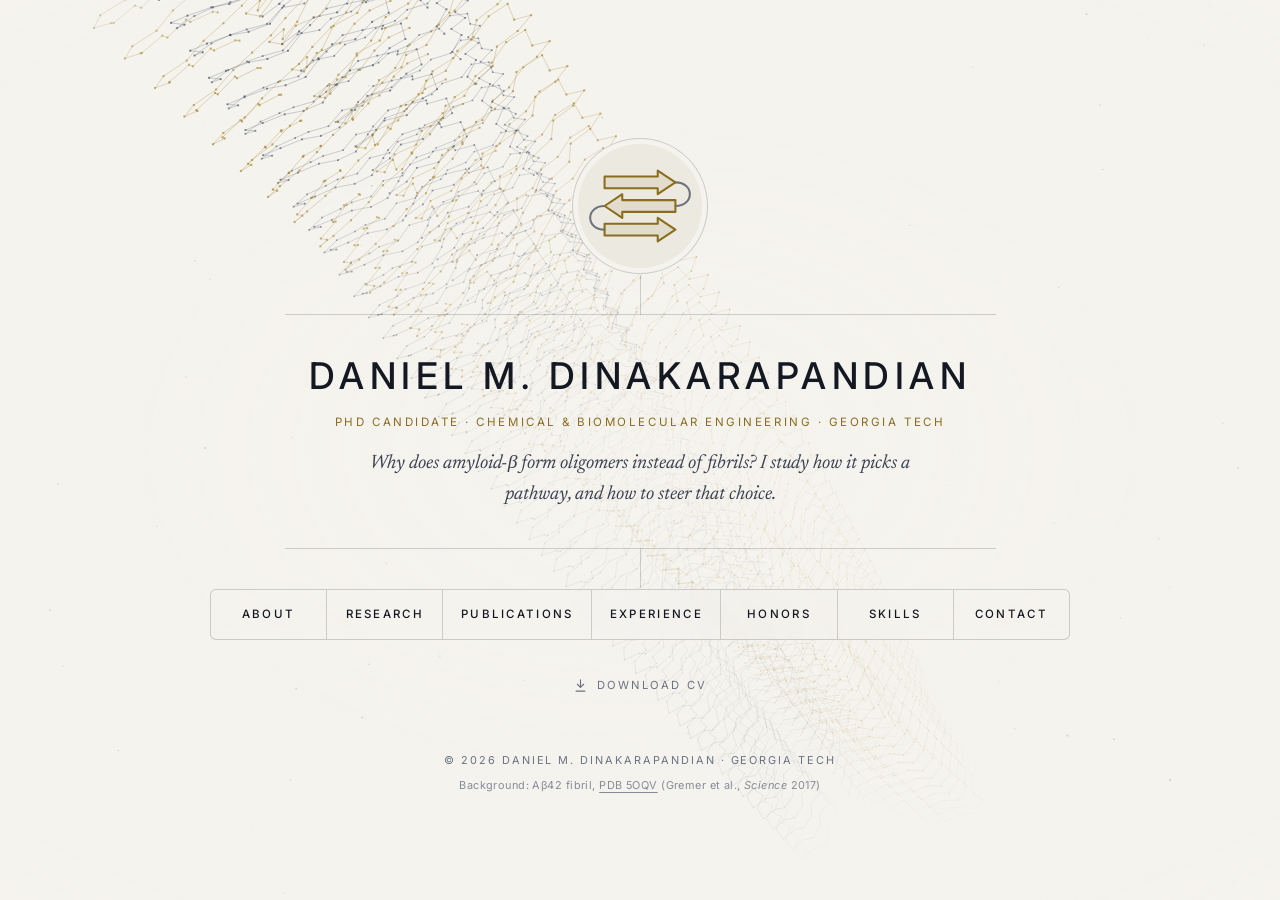
==== commit beddf3a4: "Replace Research diagrams with panel-opening animations - Remove the pathway diagram and the end-on " ====
--- a/index.html
+++ b/index.html
@@ -105,7 +105,7 @@
           <div><span class="fact-k">Program</span><span class="fact-v">Ph.D., ChBE &middot; since 2022</span></div>
           <div><span class="fact-k">Advisor</span><span class="fact-v">Anant K. Paravastu</span></div>
           <div><span class="fact-k">Fellowship</span><span class="fact-v">Eckert Graduate Fellow, 2026</span></div>
-          <div><span class="fact-k">Mentoring</span><span class="fact-v">10+ undergraduates / semester</span></div>
+          <div><span class="fact-k">Mentoring</span><span class="fact-v">10+ undergraduates</span></div>
         </div>
 
         <h3>Research interests</h3>
@@ -135,205 +135,6 @@
         <p class="eyebrow">Thesis &middot; in progress</p>
         <h3 class="research-title">Controlling Alzheimer's amyloid-&beta;42 oligomer formation by pathway selection</h3>
         <p>Amyloid-&beta;42 has two main ways to assemble. It can form long, ordered fibrils, or it can form small, soluble oligomers, which are increasingly linked to toxicity in Alzheimer's disease. My work looks for the molecular features that send the peptide down one path or the other, then uses them as levers to change which path it takes.</p>
-
-        <figure class="pathway" aria-labelledby="pathway-cap">
-          <svg class="pw-wide" viewBox="0 0 720 350" role="img" aria-label="Diagram: disordered A-beta-42 monomers reach a pathway-selection point and either assemble into fibrils, built from parallel in-register beta-sheets, or into oligomers that combine out-of-register parallel beta-sheets, antiparallel beta-sheets and disordered segments.">
-            <defs><marker id="pw-arrw" viewBox="0 0 10 10" refX="9" refY="5" markerWidth="7" markerHeight="7" orient="auto-start-reverse"><path d="M0 0L10 5L0 10z" class="svg-fill-muted"/></marker></defs>
-            <path class="pw-mono" d="M40.0 142.0 L41.1 143.1 L42.3 144.2 L43.4 145.2 L44.5 146.0 L45.7 146.6 L46.8 146.9 L47.9 147.0 L49.1 146.8 L50.2 146.4 L51.3 145.7 L52.5 144.9 L53.6 143.8 L54.7 142.7 L55.9 141.6 L57.0 140.5 L58.1 139.4 L59.3 138.5 L60.4 137.8 L61.5 137.3 L62.7 137.0 L63.8 137.0 L64.9 137.3 L66.1 137.8 L67.2 138.6 L68.3 139.5 L69.5 140.6 L70.6 141.7 L71.7 142.8 L72.9 143.9 L74.0 144.9 L75.1 145.8 L76.3 146.4 L77.4 146.8 L78.5 147.0 L79.7 146.9 L80.8 146.5 L81.9 145.9 L83.1 145.1 L84.2 144.1 L85.3 143.0 L86.5 141.9 L87.6 140.8 L88.7 139.7 L89.9 138.7 L91.0 138.0 L92.1 137.4 L93.3 137.1 L94.4 137.0 L95.5 137.2 L96.7 137.7 L97.8 138.4 L98.9 139.2 L100.1 140.3 L101.2 141.4 L102.3 142.5 L103.5 143.6 L104.6 144.7 L105.7 145.6 L106.9 146.3 L108.0 146.8"/>
-            <path class="pw-mono" d="M40.0 165.0 L41.1 166.1 L42.3 167.2 L43.4 168.2 L44.5 169.0 L45.7 169.6 L46.8 169.9 L47.9 170.0 L49.1 169.8 L50.2 169.4 L51.3 168.7 L52.5 167.9 L53.6 166.8 L54.7 165.7 L55.9 164.6 L57.0 163.5 L58.1 162.4 L59.3 161.5 L60.4 160.8 L61.5 160.3 L62.7 160.0 L63.8 160.0 L64.9 160.3 L66.1 160.8 L67.2 161.6 L68.3 162.5 L69.5 163.6 L70.6 164.7 L71.7 165.8 L72.9 166.9 L74.0 167.9 L75.1 168.8 L76.3 169.4 L77.4 169.8 L78.5 170.0 L79.7 169.9 L80.8 169.5 L81.9 168.9 L83.1 168.1 L84.2 167.1 L85.3 166.0 L86.5 164.9 L87.6 163.8 L88.7 162.7 L89.9 161.7 L91.0 161.0 L92.1 160.4 L93.3 160.1 L94.4 160.0 L95.5 160.2 L96.7 160.7 L97.8 161.4 L98.9 162.2 L100.1 163.3 L101.2 164.4 L102.3 165.5 L103.5 166.6 L104.6 167.7 L105.7 168.6 L106.9 169.3 L108.0 169.8"/>
-            <path class="pw-mono" d="M40.0 188.0 L41.1 189.1 L42.3 190.2 L43.4 191.2 L44.5 192.0 L45.7 192.6 L46.8 192.9 L47.9 193.0 L49.1 192.8 L50.2 192.4 L51.3 191.7 L52.5 190.9 L53.6 189.8 L54.7 188.7 L55.9 187.6 L57.0 186.5 L58.1 185.4 L59.3 184.5 L60.4 183.8 L61.5 183.3 L62.7 183.0 L63.8 183.0 L64.9 183.3 L66.1 183.8 L67.2 184.6 L68.3 185.5 L69.5 186.6 L70.6 187.7 L71.7 188.8 L72.9 189.9 L74.0 190.9 L75.1 191.8 L76.3 192.4 L77.4 192.8 L78.5 193.0 L79.7 192.9 L80.8 192.5 L81.9 191.9 L83.1 191.1 L84.2 190.1 L85.3 189.0 L86.5 187.9 L87.6 186.8 L88.7 185.7 L89.9 184.7 L91.0 184.0 L92.1 183.4 L93.3 183.1 L94.4 183.0 L95.5 183.2 L96.7 183.7 L97.8 184.4 L98.9 185.2 L100.1 186.3 L101.2 187.4 L102.3 188.5 L103.5 189.6 L104.6 190.7 L105.7 191.6 L106.9 192.3 L108.0 192.8"/>
-            <text x="74.0" y="226.0" text-anchor="middle" class="svg-label">A&#946;42 monomer</text>
-            <text x="74.0" y="244.0" text-anchor="middle" class="svg-small">disordered</text>
-            <path class="svg-line" d="M122 165 H186"/>
-            <path class="svg-line" d="M186 165 C 250 165, 262 76, 340 76" marker-end="url(#pw-arrw)"/>
-            <path class="svg-line svg-accent-line" d="M186 165 C 250 165, 262 262, 340 262" marker-end="url(#pw-arrw)"/>
-            <circle cx="186" cy="165" r="6" class="svg-accent-fill"/>
-            <text x="176.0" y="137.0" text-anchor="end" class="svg-small">pathway</text>
-            <text x="176.0" y="153.0" text-anchor="end" class="svg-small">selection</text>
-            <polygon class="pw-strand-f" points="369.5,106.0 369.5,54.0 366.5,54.0 372.0,46.0 377.5,54.0 374.5,54.0 374.5,106.0"/>
-            <polygon class="pw-strand-f" points="384.5,106.0 384.5,54.0 381.5,54.0 387.0,46.0 392.5,54.0 389.5,54.0 389.5,106.0"/>
-            <polygon class="pw-strand-f" points="399.5,106.0 399.5,54.0 396.5,54.0 402.0,46.0 407.5,54.0 404.5,54.0 404.5,106.0"/>
-            <polygon class="pw-strand-f" points="414.5,106.0 414.5,54.0 411.5,54.0 417.0,46.0 422.5,54.0 419.5,54.0 419.5,106.0"/>
-            <polygon class="pw-strand-f" points="429.5,106.0 429.5,54.0 426.5,54.0 432.0,46.0 437.5,54.0 434.5,54.0 434.5,106.0"/>
-            <polygon class="pw-strand-f" points="444.5,106.0 444.5,54.0 441.5,54.0 447.0,46.0 452.5,54.0 449.5,54.0 449.5,106.0"/>
-            <polygon class="pw-strand-f" points="459.5,106.0 459.5,54.0 456.5,54.0 462.0,46.0 467.5,54.0 464.5,54.0 464.5,106.0"/>
-            <polygon class="pw-strand-f" points="474.5,106.0 474.5,54.0 471.5,54.0 477.0,46.0 482.5,54.0 479.5,54.0 479.5,106.0"/>
-            <polygon class="pw-strand-f" points="489.5,106.0 489.5,54.0 486.5,54.0 492.0,46.0 497.5,54.0 494.5,54.0 494.5,106.0"/>
-            <polygon class="pw-strand-f" points="504.5,106.0 504.5,54.0 501.5,54.0 507.0,46.0 512.5,54.0 509.5,54.0 509.5,106.0"/>
-            <polygon class="pw-strand-f" points="519.5,106.0 519.5,54.0 516.5,54.0 522.0,46.0 527.5,54.0 524.5,54.0 524.5,106.0"/>
-            <polygon class="pw-strand-f" points="534.5,106.0 534.5,54.0 531.5,54.0 537.0,46.0 542.5,54.0 539.5,54.0 539.5,106.0"/>
-            <line class="pw-hbond" x1="375.5" y1="62.0" x2="383.5" y2="62.0"/>
-            <line class="pw-hbond" x1="375.5" y1="76.0" x2="383.5" y2="76.0"/>
-            <line class="pw-hbond" x1="375.5" y1="90.0" x2="383.5" y2="90.0"/>
-            <line class="pw-hbond" x1="390.5" y1="62.0" x2="398.5" y2="62.0"/>
-            <line class="pw-hbond" x1="390.5" y1="76.0" x2="398.5" y2="76.0"/>
-            <line class="pw-hbond" x1="390.5" y1="90.0" x2="398.5" y2="90.0"/>
-            <line class="pw-hbond" x1="405.5" y1="62.0" x2="413.5" y2="62.0"/>
-            <line class="pw-hbond" x1="405.5" y1="76.0" x2="413.5" y2="76.0"/>
-            <line class="pw-hbond" x1="405.5" y1="90.0" x2="413.5" y2="90.0"/>
-            <line class="pw-hbond" x1="420.5" y1="62.0" x2="428.5" y2="62.0"/>
-            <line class="pw-hbond" x1="420.5" y1="76.0" x2="428.5" y2="76.0"/>
-            <line class="pw-hbond" x1="420.5" y1="90.0" x2="428.5" y2="90.0"/>
-            <line class="pw-hbond" x1="435.5" y1="62.0" x2="443.5" y2="62.0"/>
-            <line class="pw-hbond" x1="435.5" y1="76.0" x2="443.5" y2="76.0"/>
-            <line class="pw-hbond" x1="435.5" y1="90.0" x2="443.5" y2="90.0"/>
-            <line class="pw-hbond" x1="450.5" y1="62.0" x2="458.5" y2="62.0"/>
-            <line class="pw-hbond" x1="450.5" y1="76.0" x2="458.5" y2="76.0"/>
-            <line class="pw-hbond" x1="450.5" y1="90.0" x2="458.5" y2="90.0"/>
-            <line class="pw-hbond" x1="465.5" y1="62.0" x2="473.5" y2="62.0"/>
-            <line class="pw-hbond" x1="465.5" y1="76.0" x2="473.5" y2="76.0"/>
-            <line class="pw-hbond" x1="465.5" y1="90.0" x2="473.5" y2="90.0"/>
-            <line class="pw-hbond" x1="480.5" y1="62.0" x2="488.5" y2="62.0"/>
-            <line class="pw-hbond" x1="480.5" y1="76.0" x2="488.5" y2="76.0"/>
-            <line class="pw-hbond" x1="480.5" y1="90.0" x2="488.5" y2="90.0"/>
-            <line class="pw-hbond" x1="495.5" y1="62.0" x2="503.5" y2="62.0"/>
-            <line class="pw-hbond" x1="495.5" y1="76.0" x2="503.5" y2="76.0"/>
-            <line class="pw-hbond" x1="495.5" y1="90.0" x2="503.5" y2="90.0"/>
-            <line class="pw-hbond" x1="510.5" y1="62.0" x2="518.5" y2="62.0"/>
-            <line class="pw-hbond" x1="510.5" y1="76.0" x2="518.5" y2="76.0"/>
-            <line class="pw-hbond" x1="510.5" y1="90.0" x2="518.5" y2="90.0"/>
-            <line class="pw-hbond" x1="525.5" y1="62.0" x2="533.5" y2="62.0"/>
-            <line class="pw-hbond" x1="525.5" y1="76.0" x2="533.5" y2="76.0"/>
-            <line class="pw-hbond" x1="525.5" y1="90.0" x2="533.5" y2="90.0"/>
-            <path class="pw-dim" d="M372.0 114.0 v5 M387.0 114.0 v5 M372.0 116.5 H387.0"/>
-            <text x="379.5" y="132.0" text-anchor="middle" class="pw-note">4.8 &#197;</text>
-            <text x="575.0" y="66.0" text-anchor="start" class="svg-label">Fibrils</text>
-            <text x="575.0" y="85.0" text-anchor="start" class="svg-small">parallel, in-register</text>
-            <text x="575.0" y="101.0" text-anchor="start" class="svg-small">&#946;-sheets</text>
-            <ellipse class="pw-blob" cx="455.0" cy="262.0" rx="104" ry="74"/>
-            <polygon class="pw-strand-o" points="389.5,268.0 389.5,228.0 386.5,228.0 392.0,220.0 397.5,228.0 394.5,228.0 394.5,268.0"/>
-            <polygon class="pw-strand-o" points="404.5,275.0 404.5,235.0 401.5,235.0 407.0,227.0 412.5,235.0 409.5,235.0 409.5,275.0"/>
-            <polygon class="pw-strand-o" points="419.5,282.0 419.5,242.0 416.5,242.0 422.0,234.0 427.5,242.0 424.5,242.0 424.5,282.0"/>
-            <polygon class="pw-strand-o" points="434.5,289.0 434.5,249.0 431.5,249.0 437.0,241.0 442.5,249.0 439.5,249.0 439.5,289.0"/>
-            <line class="pw-hbond" x1="395.5" y1="246.0" x2="403.5" y2="246.0"/>
-            <line class="pw-hbond" x1="395.5" y1="260.0" x2="403.5" y2="260.0"/>
-            <line class="pw-hbond" x1="410.5" y1="246.0" x2="418.5" y2="246.0"/>
-            <line class="pw-hbond" x1="410.5" y1="260.0" x2="418.5" y2="260.0"/>
-            <line class="pw-hbond" x1="425.5" y1="246.0" x2="433.5" y2="246.0"/>
-            <line class="pw-hbond" x1="425.5" y1="260.0" x2="433.5" y2="260.0"/>
-            <polygon class="pw-strand-o" points="465.5,282.0 465.5,240.0 462.5,240.0 468.0,232.0 473.5,240.0 470.5,240.0 470.5,282.0"/>
-            <polygon class="pw-strand-o" points="480.5,232.0 480.5,274.0 477.5,274.0 483.0,282.0 488.5,274.0 485.5,274.0 485.5,232.0"/>
-            <polygon class="pw-strand-o" points="495.5,282.0 495.5,240.0 492.5,240.0 498.0,232.0 503.5,240.0 500.5,240.0 500.5,282.0"/>
-            <polygon class="pw-strand-o" points="510.5,232.0 510.5,274.0 507.5,274.0 513.0,282.0 518.5,274.0 515.5,274.0 515.5,232.0"/>
-            <line class="pw-hbond" x1="471.5" y1="248.0" x2="479.5" y2="248.0"/>
-            <line class="pw-hbond" x1="471.5" y1="264.0" x2="479.5" y2="264.0"/>
-            <line class="pw-hbond" x1="486.5" y1="248.0" x2="494.5" y2="248.0"/>
-            <line class="pw-hbond" x1="486.5" y1="264.0" x2="494.5" y2="264.0"/>
-            <line class="pw-hbond" x1="501.5" y1="248.0" x2="509.5" y2="248.0"/>
-            <line class="pw-hbond" x1="501.5" y1="264.0" x2="509.5" y2="264.0"/>
-            <path class="pw-disorder" d="M392.0 270.0 L391.3 269.7 L390.6 269.4 L389.9 269.1 L389.2 269.0 L388.6 268.9 L388.0 268.9 L387.6 269.0 L387.1 269.2 L386.7 269.6 L386.4 270.0 L386.2 270.6 L386.0 271.2 L385.8 272.0 L385.6 272.7 L385.5 273.5 L385.4 274.3 L385.2 275.0 L385.0 275.8 L384.8 276.4 L384.6 277.0 L384.3 277.4 L383.9 277.8 L383.4 278.0 L383.0 278.1 L382.4 278.1 L381.8 278.0 L381.1 277.9 L380.4 277.6 L379.7 277.3 L379.0 277.0 L378.3 276.7 L377.6 276.4 L376.9 276.1 L376.2 276.0 L375.6 275.9 L375.0 275.9 L374.6 276.0 L374.1 276.2 L373.7 276.6 L373.4 277.0 L373.2 277.6 L373.0 278.2 L372.8 279.0 L372.6 279.7 L372.5 280.5 L372.4 281.3 L372.2 282.0 L372.0 282.8 L371.8 283.4 L371.6 284.0 L371.3 284.4 L370.9 284.8 L370.4 285.0 L370.0 285.1 L369.4 285.1 L368.8 285.0 L368.1 284.9 L367.4 284.6 L366.7 284.3 L366.0 284.0"/>
-            <path class="pw-disorder" d="M513.0 230.0 L513.7 230.0 L514.3 229.9 L515.0 229.8 L515.5 229.7 L515.9 229.6 L516.3 229.4 L516.5 229.2 L516.6 228.9 L516.6 228.6 L516.4 228.2 L516.2 227.8 L515.9 227.4 L515.4 227.0 L515.0 226.5 L514.5 226.0 L514.0 225.5 L513.6 225.0 L513.1 224.6 L512.8 224.2 L512.6 223.8 L512.4 223.4 L512.4 223.1 L512.5 222.8 L512.7 222.6 L513.1 222.4 L513.5 222.3 L514.0 222.2 L514.7 222.1 L515.3 222.0 L516.0 222.0 L516.7 222.0 L517.3 221.9 L518.0 221.8 L518.5 221.7 L518.9 221.6 L519.3 221.4 L519.5 221.2 L519.6 220.9 L519.6 220.6 L519.4 220.2 L519.2 219.8 L518.9 219.4 L518.4 219.0 L518.0 218.5 L517.5 218.0 L517.0 217.5 L516.6 217.0 L516.1 216.6 L515.8 216.2 L515.6 215.8 L515.4 215.4 L515.4 215.1 L515.5 214.8 L515.7 214.6 L516.1 214.4 L516.5 214.3 L517.0 214.2 L517.7 214.1 L518.3 214.0 L519.0 214.0"/>
-            <path class="pw-disorder" d="M467.0 284.0 L466.6 283.9 L466.1 283.9 L465.7 283.8 L465.3 283.7 L465.0 283.7 L464.6 283.7 L464.3 283.8 L464.1 283.8 L463.9 284.0 L463.7 284.1 L463.6 284.3 L463.5 284.5 L463.5 284.8 L463.6 285.1 L463.6 285.4 L463.7 285.7 L463.8 286.1 L464.0 286.5 L464.2 286.9 L464.3 287.3 L464.5 287.7 L464.7 288.1 L464.8 288.5 L464.9 288.9 L465.0 289.3 L465.1 289.6 L465.1 289.9 L465.1 290.2 L465.1 290.4 L465.0 290.6 L464.8 290.7 L464.6 290.8 L464.3 290.9 L464.0 290.9 L463.7 290.9 L463.3 290.9 L463.0 290.9 L462.5 290.8 L462.1 290.7 L461.7 290.7 L461.2 290.6 L460.8 290.5 L460.4 290.5 L460.0 290.4 L459.6 290.4 L459.3 290.4 L459.0 290.4 L458.7 290.5 L458.5 290.6 L458.4 290.8 L458.3 291.0 L458.2 291.2 L458.2 291.4 L458.2 291.7 L458.3 292.1 L458.4 292.4 L458.5 292.8 L458.7 293.2 L458.8 293.6 L459.0 294.0"/>
-            <text x="414.5" y="308.0" text-anchor="middle" class="pw-note">parallel</text>
-            <text x="496.5" y="308.0" text-anchor="middle" class="pw-note">antiparallel</text>
-            <text x="575.0" y="244.0" text-anchor="start" class="svg-label svg-accent-text">Oligomers</text>
-            <text x="575.0" y="263.0" text-anchor="start" class="svg-small">out-of-register parallel</text>
-            <text x="575.0" y="279.0" text-anchor="start" class="svg-small">+ antiparallel &#946;-sheets,</text>
-            <text x="575.0" y="295.0" text-anchor="start" class="svg-small">disordered segments</text>
-          </svg>
-          <svg class="pw-tall" viewBox="0 0 360 640" role="img" aria-label="Diagram: disordered A-beta-42 monomers reach a pathway-selection point and either assemble into fibrils, built from parallel in-register beta-sheets, or into oligomers that combine out-of-register parallel beta-sheets, antiparallel beta-sheets and disordered segments.">
-            <defs><marker id="pw-arrt" viewBox="0 0 10 10" refX="9" refY="5" markerWidth="7" markerHeight="7" orient="auto-start-reverse"><path d="M0 0L10 5L0 10z" class="svg-fill-muted"/></marker></defs>
-            <path class="pw-mono" d="M146.0 17.0 L147.1 18.1 L148.3 19.2 L149.4 20.2 L150.5 21.0 L151.7 21.6 L152.8 21.9 L153.9 22.0 L155.1 21.8 L156.2 21.4 L157.3 20.7 L158.5 19.9 L159.6 18.8 L160.7 17.7 L161.9 16.6 L163.0 15.5 L164.1 14.4 L165.3 13.5 L166.4 12.8 L167.5 12.3 L168.7 12.0 L169.8 12.0 L170.9 12.3 L172.1 12.8 L173.2 13.6 L174.3 14.5 L175.5 15.6 L176.6 16.7 L177.7 17.8 L178.9 18.9 L180.0 19.9 L181.1 20.8 L182.3 21.4 L183.4 21.8 L184.5 22.0 L185.7 21.9 L186.8 21.5 L187.9 20.9 L189.1 20.1 L190.2 19.1 L191.3 18.0 L192.5 16.9 L193.6 15.8 L194.7 14.7 L195.9 13.7 L197.0 13.0 L198.1 12.4 L199.3 12.1 L200.4 12.0 L201.5 12.2 L202.7 12.7 L203.8 13.4 L204.9 14.2 L206.1 15.3 L207.2 16.4 L208.3 17.5 L209.5 18.6 L210.6 19.7 L211.7 20.6 L212.9 21.3 L214.0 21.8"/>
-            <path class="pw-mono" d="M146.0 40.0 L147.1 41.1 L148.3 42.2 L149.4 43.2 L150.5 44.0 L151.7 44.6 L152.8 44.9 L153.9 45.0 L155.1 44.8 L156.2 44.4 L157.3 43.7 L158.5 42.9 L159.6 41.8 L160.7 40.7 L161.9 39.6 L163.0 38.5 L164.1 37.4 L165.3 36.5 L166.4 35.8 L167.5 35.3 L168.7 35.0 L169.8 35.0 L170.9 35.3 L172.1 35.8 L173.2 36.6 L174.3 37.5 L175.5 38.6 L176.6 39.7 L177.7 40.8 L178.9 41.9 L180.0 42.9 L181.1 43.8 L182.3 44.4 L183.4 44.8 L184.5 45.0 L185.7 44.9 L186.8 44.5 L187.9 43.9 L189.1 43.1 L190.2 42.1 L191.3 41.0 L192.5 39.9 L193.6 38.8 L194.7 37.7 L195.9 36.7 L197.0 36.0 L198.1 35.4 L199.3 35.1 L200.4 35.0 L201.5 35.2 L202.7 35.7 L203.8 36.4 L204.9 37.2 L206.1 38.3 L207.2 39.4 L208.3 40.5 L209.5 41.6 L210.6 42.7 L211.7 43.6 L212.9 44.3 L214.0 44.8"/>
-            <path class="pw-mono" d="M146.0 63.0 L147.1 64.1 L148.3 65.2 L149.4 66.2 L150.5 67.0 L151.7 67.6 L152.8 67.9 L153.9 68.0 L155.1 67.8 L156.2 67.4 L157.3 66.7 L158.5 65.9 L159.6 64.8 L160.7 63.7 L161.9 62.6 L163.0 61.5 L164.1 60.4 L165.3 59.5 L166.4 58.8 L167.5 58.3 L168.7 58.0 L169.8 58.0 L170.9 58.3 L172.1 58.8 L173.2 59.6 L174.3 60.5 L175.5 61.6 L176.6 62.7 L177.7 63.8 L178.9 64.9 L180.0 65.9 L181.1 66.8 L182.3 67.4 L183.4 67.8 L184.5 68.0 L185.7 67.9 L186.8 67.5 L187.9 66.9 L189.1 66.1 L190.2 65.1 L191.3 64.0 L192.5 62.9 L193.6 61.8 L194.7 60.7 L195.9 59.7 L197.0 59.0 L198.1 58.4 L199.3 58.1 L200.4 58.0 L201.5 58.2 L202.7 58.7 L203.8 59.4 L204.9 60.2 L206.1 61.3 L207.2 62.4 L208.3 63.5 L209.5 64.6 L210.6 65.7 L211.7 66.6 L212.9 67.3 L214.0 67.8"/>
-            <text x="180.0" y="95.0" text-anchor="middle" class="svg-label">A&#946;42 monomer</text>
-            <text x="180.0" y="113.0" text-anchor="middle" class="svg-small">disordered</text>
-            <path class="svg-line" d="M180 124 V150"/>
-            <circle cx="180" cy="156" r="6" class="svg-accent-fill"/>
-            <text x="194.0" y="160.0" text-anchor="start" class="svg-small">pathway selection</text>
-            <path class="svg-line" d="M180 162 C 180 180, 180 176, 180 192" marker-end="url(#pw-arrt)"/>
-            <path class="svg-line svg-accent-line" d="M174 158 C 40 170, 20 300, 30 380 C 34 404, 50 420, 66 424" marker-end="url(#pw-arrt)"/>
-            <polygon class="pw-strand-f" points="95.5,266.0 95.5,214.0 92.5,214.0 98.0,206.0 103.5,214.0 100.5,214.0 100.5,266.0"/>
-            <polygon class="pw-strand-f" points="110.5,266.0 110.5,214.0 107.5,214.0 113.0,206.0 118.5,214.0 115.5,214.0 115.5,266.0"/>
-            <polygon class="pw-strand-f" points="125.5,266.0 125.5,214.0 122.5,214.0 128.0,206.0 133.5,214.0 130.5,214.0 130.5,266.0"/>
-            <polygon class="pw-strand-f" points="140.5,266.0 140.5,214.0 137.5,214.0 143.0,206.0 148.5,214.0 145.5,214.0 145.5,266.0"/>
-            <polygon class="pw-strand-f" points="155.5,266.0 155.5,214.0 152.5,214.0 158.0,206.0 163.5,214.0 160.5,214.0 160.5,266.0"/>
-            <polygon class="pw-strand-f" points="170.5,266.0 170.5,214.0 167.5,214.0 173.0,206.0 178.5,214.0 175.5,214.0 175.5,266.0"/>
-            <polygon class="pw-strand-f" points="185.5,266.0 185.5,214.0 182.5,214.0 188.0,206.0 193.5,214.0 190.5,214.0 190.5,266.0"/>
-            <polygon class="pw-strand-f" points="200.5,266.0 200.5,214.0 197.5,214.0 203.0,206.0 208.5,214.0 205.5,214.0 205.5,266.0"/>
-            <polygon class="pw-strand-f" points="215.5,266.0 215.5,214.0 212.5,214.0 218.0,206.0 223.5,214.0 220.5,214.0 220.5,266.0"/>
-            <polygon class="pw-strand-f" points="230.5,266.0 230.5,214.0 227.5,214.0 233.0,206.0 238.5,214.0 235.5,214.0 235.5,266.0"/>
-            <polygon class="pw-strand-f" points="245.5,266.0 245.5,214.0 242.5,214.0 248.0,206.0 253.5,214.0 250.5,214.0 250.5,266.0"/>
-            <polygon class="pw-strand-f" points="260.5,266.0 260.5,214.0 257.5,214.0 263.0,206.0 268.5,214.0 265.5,214.0 265.5,266.0"/>
-            <line class="pw-hbond" x1="101.5" y1="222.0" x2="109.5" y2="222.0"/>
-            <line class="pw-hbond" x1="101.5" y1="236.0" x2="109.5" y2="236.0"/>
-            <line class="pw-hbond" x1="101.5" y1="250.0" x2="109.5" y2="250.0"/>
-            <line class="pw-hbond" x1="116.5" y1="222.0" x2="124.5" y2="222.0"/>
-            <line class="pw-hbond" x1="116.5" y1="236.0" x2="124.5" y2="236.0"/>
-            <line class="pw-hbond" x1="116.5" y1="250.0" x2="124.5" y2="250.0"/>
-            <line class="pw-hbond" x1="131.5" y1="222.0" x2="139.5" y2="222.0"/>
-            <line class="pw-hbond" x1="131.5" y1="236.0" x2="139.5" y2="236.0"/>
-            <line class="pw-hbond" x1="131.5" y1="250.0" x2="139.5" y2="250.0"/>
-            <line class="pw-hbond" x1="146.5" y1="222.0" x2="154.5" y2="222.0"/>
-            <line class="pw-hbond" x1="146.5" y1="236.0" x2="154.5" y2="236.0"/>
-            <line class="pw-hbond" x1="146.5" y1="250.0" x2="154.5" y2="250.0"/>
-            <line class="pw-hbond" x1="161.5" y1="222.0" x2="169.5" y2="222.0"/>
-            <line class="pw-hbond" x1="161.5" y1="236.0" x2="169.5" y2="236.0"/>
-            <line class="pw-hbond" x1="161.5" y1="250.0" x2="169.5" y2="250.0"/>
-            <line class="pw-hbond" x1="176.5" y1="222.0" x2="184.5" y2="222.0"/>
-            <line class="pw-hbond" x1="176.5" y1="236.0" x2="184.5" y2="236.0"/>
-            <line class="pw-hbond" x1="176.5" y1="250.0" x2="184.5" y2="250.0"/>
-            <line class="pw-hbond" x1="191.5" y1="222.0" x2="199.5" y2="222.0"/>
-            <line class="pw-hbond" x1="191.5" y1="236.0" x2="199.5" y2="236.0"/>
-            <line class="pw-hbond" x1="191.5" y1="250.0" x2="199.5" y2="250.0"/>
-            <line class="pw-hbond" x1="206.5" y1="222.0" x2="214.5" y2="222.0"/>
-            <line class="pw-hbond" x1="206.5" y1="236.0" x2="214.5" y2="236.0"/>
-            <line class="pw-hbond" x1="206.5" y1="250.0" x2="214.5" y2="250.0"/>
-            <line class="pw-hbond" x1="221.5" y1="222.0" x2="229.5" y2="222.0"/>
-            <line class="pw-hbond" x1="221.5" y1="236.0" x2="229.5" y2="236.0"/>
-            <line class="pw-hbond" x1="221.5" y1="250.0" x2="229.5" y2="250.0"/>
-            <line class="pw-hbond" x1="236.5" y1="222.0" x2="244.5" y2="222.0"/>
-            <line class="pw-hbond" x1="236.5" y1="236.0" x2="244.5" y2="236.0"/>
-            <line class="pw-hbond" x1="236.5" y1="250.0" x2="244.5" y2="250.0"/>
-            <line class="pw-hbond" x1="251.5" y1="222.0" x2="259.5" y2="222.0"/>
-            <line class="pw-hbond" x1="251.5" y1="236.0" x2="259.5" y2="236.0"/>
-            <line class="pw-hbond" x1="251.5" y1="250.0" x2="259.5" y2="250.0"/>
-            <path class="pw-dim" d="M98.0 274.0 v5 M113.0 274.0 v5 M98.0 276.5 H113.0"/>
-            <text x="105.5" y="292.0" text-anchor="middle" class="pw-note">4.8 &#197;</text>
-            <text x="180.0" y="318.0" text-anchor="middle" class="svg-label">Fibrils</text>
-            <text x="180.0" y="337.0" text-anchor="middle" class="svg-small">parallel, in-register</text>
-            <text x="180.0" y="353.0" text-anchor="middle" class="svg-small">&#946;-sheets</text>
-            <ellipse class="pw-blob" cx="200.0" cy="460.0" rx="104" ry="74"/>
-            <polygon class="pw-strand-o" points="134.5,466.0 134.5,426.0 131.5,426.0 137.0,418.0 142.5,426.0 139.5,426.0 139.5,466.0"/>
-            <polygon class="pw-strand-o" points="149.5,473.0 149.5,433.0 146.5,433.0 152.0,425.0 157.5,433.0 154.5,433.0 154.5,473.0"/>
-            <polygon class="pw-strand-o" points="164.5,480.0 164.5,440.0 161.5,440.0 167.0,432.0 172.5,440.0 169.5,440.0 169.5,480.0"/>
-            <polygon class="pw-strand-o" points="179.5,487.0 179.5,447.0 176.5,447.0 182.0,439.0 187.5,447.0 184.5,447.0 184.5,487.0"/>
-            <line class="pw-hbond" x1="140.5" y1="444.0" x2="148.5" y2="444.0"/>
-            <line class="pw-hbond" x1="140.5" y1="458.0" x2="148.5" y2="458.0"/>
-            <line class="pw-hbond" x1="155.5" y1="444.0" x2="163.5" y2="444.0"/>
-            <line class="pw-hbond" x1="155.5" y1="458.0" x2="163.5" y2="458.0"/>
-            <line class="pw-hbond" x1="170.5" y1="444.0" x2="178.5" y2="444.0"/>
-            <line class="pw-hbond" x1="170.5" y1="458.0" x2="178.5" y2="458.0"/>
-            <polygon class="pw-strand-o" points="210.5,480.0 210.5,438.0 207.5,438.0 213.0,430.0 218.5,438.0 215.5,438.0 215.5,480.0"/>
-            <polygon class="pw-strand-o" points="225.5,430.0 225.5,472.0 222.5,472.0 228.0,480.0 233.5,472.0 230.5,472.0 230.5,430.0"/>
-            <polygon class="pw-strand-o" points="240.5,480.0 240.5,438.0 237.5,438.0 243.0,430.0 248.5,438.0 245.5,438.0 245.5,480.0"/>
-            <polygon class="pw-strand-o" points="255.5,430.0 255.5,472.0 252.5,472.0 258.0,480.0 263.5,472.0 260.5,472.0 260.5,430.0"/>
-            <line class="pw-hbond" x1="216.5" y1="446.0" x2="224.5" y2="446.0"/>
-            <line class="pw-hbond" x1="216.5" y1="462.0" x2="224.5" y2="462.0"/>
-            <line class="pw-hbond" x1="231.5" y1="446.0" x2="239.5" y2="446.0"/>
-            <line class="pw-hbond" x1="231.5" y1="462.0" x2="239.5" y2="462.0"/>
-            <line class="pw-hbond" x1="246.5" y1="446.0" x2="254.5" y2="446.0"/>
-            <line class="pw-hbond" x1="246.5" y1="462.0" x2="254.5" y2="462.0"/>
-            <path class="pw-disorder" d="M137.0 468.0 L136.3 467.7 L135.6 467.4 L134.9 467.1 L134.2 467.0 L133.6 466.9 L133.0 466.9 L132.6 467.0 L132.1 467.2 L131.7 467.6 L131.4 468.0 L131.2 468.6 L131.0 469.2 L130.8 470.0 L130.6 470.7 L130.5 471.5 L130.4 472.3 L130.2 473.0 L130.0 473.8 L129.8 474.4 L129.6 475.0 L129.3 475.4 L128.9 475.8 L128.4 476.0 L128.0 476.1 L127.4 476.1 L126.8 476.0 L126.1 475.9 L125.4 475.6 L124.7 475.3 L124.0 475.0 L123.3 474.7 L122.6 474.4 L121.9 474.1 L121.2 474.0 L120.6 473.9 L120.0 473.9 L119.6 474.0 L119.1 474.2 L118.7 474.6 L118.4 475.0 L118.2 475.6 L118.0 476.2 L117.8 477.0 L117.6 477.7 L117.5 478.5 L117.4 479.3 L117.2 480.0 L117.0 480.8 L116.8 481.4 L116.6 482.0 L116.3 482.4 L115.9 482.8 L115.4 483.0 L115.0 483.1 L114.4 483.1 L113.8 483.0 L113.1 482.9 L112.4 482.6 L111.7 482.3 L111.0 482.0"/>
-            <path class="pw-disorder" d="M258.0 428.0 L258.7 428.0 L259.3 427.9 L260.0 427.8 L260.5 427.7 L260.9 427.6 L261.3 427.4 L261.5 427.2 L261.6 426.9 L261.6 426.6 L261.4 426.2 L261.2 425.8 L260.9 425.4 L260.4 425.0 L260.0 424.5 L259.5 424.0 L259.0 423.5 L258.6 423.0 L258.1 422.6 L257.8 422.2 L257.6 421.8 L257.4 421.4 L257.4 421.1 L257.5 420.8 L257.7 420.6 L258.1 420.4 L258.5 420.3 L259.0 420.2 L259.7 420.1 L260.3 420.0 L261.0 420.0 L261.7 420.0 L262.3 419.9 L263.0 419.8 L263.5 419.7 L263.9 419.6 L264.3 419.4 L264.5 419.2 L264.6 418.9 L264.6 418.6 L264.4 418.2 L264.2 417.8 L263.9 417.4 L263.4 417.0 L263.0 416.5 L262.5 416.0 L262.0 415.5 L261.6 415.0 L261.1 414.6 L260.8 414.2 L260.6 413.8 L260.4 413.4 L260.4 413.1 L260.5 412.8 L260.7 412.6 L261.1 412.4 L261.5 412.3 L262.0 412.2 L262.7 412.1 L263.3 412.0 L264.0 412.0"/>
-            <path class="pw-disorder" d="M212.0 482.0 L211.6 481.9 L211.1 481.9 L210.7 481.8 L210.3 481.7 L210.0 481.7 L209.6 481.7 L209.3 481.8 L209.1 481.8 L208.9 482.0 L208.7 482.1 L208.6 482.3 L208.5 482.5 L208.5 482.8 L208.6 483.1 L208.6 483.4 L208.7 483.7 L208.8 484.1 L209.0 484.5 L209.2 484.9 L209.3 485.3 L209.5 485.7 L209.7 486.1 L209.8 486.5 L209.9 486.9 L210.0 487.3 L210.1 487.6 L210.1 487.9 L210.1 488.2 L210.1 488.4 L210.0 488.6 L209.8 488.7 L209.6 488.8 L209.3 488.9 L209.0 488.9 L208.7 488.9 L208.3 488.9 L208.0 488.9 L207.5 488.8 L207.1 488.7 L206.7 488.7 L206.2 488.6 L205.8 488.5 L205.4 488.5 L205.0 488.4 L204.6 488.4 L204.3 488.4 L204.0 488.4 L203.7 488.5 L203.5 488.6 L203.4 488.8 L203.3 489.0 L203.2 489.2 L203.2 489.4 L203.2 489.7 L203.3 490.1 L203.4 490.4 L203.5 490.8 L203.7 491.2 L203.8 491.6 L204.0 492.0"/>
-            <text x="159.5" y="506.0" text-anchor="middle" class="pw-note">parallel</text>
-            <text x="241.5" y="506.0" text-anchor="middle" class="pw-note">antiparallel</text>
-            <text x="200.0" y="566.0" text-anchor="middle" class="svg-label svg-accent-text">Oligomers</text>
-            <text x="200.0" y="585.0" text-anchor="middle" class="svg-small">out-of-register parallel</text>
-            <text x="200.0" y="601.0" text-anchor="middle" class="svg-small">+ antiparallel &#946;-sheets,</text>
-            <text x="200.0" y="617.0" text-anchor="middle" class="svg-small">disordered segments</text>
-          </svg>
-          <div class="pw-meta">
-            <ul class="pw-legend" aria-label="Legend">
-              <li><svg viewBox="0 0 22 12" aria-hidden="true"><polygon class="pw-strand-f" points="1,4 14,4 14,1 21,6 14,11 14,8 1,8"/></svg>&#946;-strand</li>
-              <li><svg viewBox="0 0 22 12" aria-hidden="true"><line class="pw-hbond" x1="1" y1="6" x2="21" y2="6"/></svg>H-bonds</li>
-              <li><svg viewBox="0 0 22 12" aria-hidden="true"><path class="pw-disorder" d="M1 6 Q4 1 7 6 T13 6 T19 6 T22 6"/></svg>disordered</li>
-            </ul>
-            <p class="pw-levers">Levers studied: detergent micelles &middot; Q15 / N27 deamidation</p>
-          </div>
-          <figcaption id="pathway-cap">Monomers can go down one of two pathways. My projects look for switches that push assembly toward one outcome or the other.</figcaption>
-        </figure>
 
         <div class="thrusts">
           <section class="thrust">
@@ -353,16 +154,6 @@
           </section>
         </div>
 
-        <figure class="endon" aria-labelledby="endon-cap">
-          <svg viewBox="0 0 335 289" role="img" aria-label="End-on view of one layer of the amyloid-beta 42 fibril PDB 5OQV: two LS-shaped subunits, one from each protofilament, drawn as C-alpha traces of residues 1 to 42.">
-            <path d="M152.1 94.0 L137.8 97.6 L126.7 87.9 L112.8 93.0 L102.0 82.3 L88.1 87.4 L77.2 76.7 L63.4 82.6 L48.7 81.4 L40.0 93.4 L50.4 104.5 L48.7 119.1 L59.9 129.4 L57.2 144.1 L70.2 151.9 L69.2 166.7 L82.0 174.8 L84.6 188.7 L92.4 201.4 L90.0 216.0 L102.7 223.2 L99.8 238.1 L109.8 249.5 L121.0 239.2 L134.5 240.6 L140.1 226.6 L135.0 212.8 L142.2 199.8 L133.7 188.0 L126.6 175.2 L112.1 171.0 L106.6 156.9 L98.5 145.4 L102.8 131.4 L118.0 130.7 L124.6 117.2 L137.7 118.7 L148.3 129.1 L150.3 143.6 L149.3 157.9 L160.8 167.9 L157.0 182.5" class="endon-a"/>
-            <path d="M183.4 194.9 L197.7 191.5 L208.7 201.4 L222.6 196.5 L233.3 207.3 L247.3 202.4 L258.1 213.2 L271.9 207.5 L286.6 208.9 L295.5 197.0 L285.2 185.8 L287.1 171.2 L276.1 160.7 L278.9 146.0 L266.0 138.1 L267.2 123.3 L254.5 115.0 L252.1 101.1 L244.4 88.3 L247.0 73.8 L234.4 66.4 L237.5 51.5 L227.6 40.0 L216.3 50.2 L202.9 48.6 L197.0 62.5 L202.0 76.4 L194.6 89.3 L203.0 101.2 L209.9 114.1 L224.4 118.5 L229.6 132.6 L237.6 144.2 L233.2 158.2 L218.0 158.7 L211.1 172.1 L198.1 170.4 L187.7 159.9 L185.8 145.4 L187.0 131.0 L175.6 120.9 L179.6 106.4" class="endon-b"/>
-            <circle cx="152.1" cy="94.0" r="2.6" class="endon-dot-a"/><circle cx="137.8" cy="97.6" r="2.6" class="endon-dot-a"/><circle cx="126.7" cy="87.9" r="2.6" class="endon-dot-a"/><circle cx="112.8" cy="93.0" r="2.6" class="endon-dot-a"/><circle cx="102.0" cy="82.3" r="2.6" class="endon-dot-a"/><circle cx="88.1" cy="87.4" r="2.6" class="endon-dot-a"/><circle cx="77.2" cy="76.7" r="2.6" class="endon-dot-a"/><circle cx="63.4" cy="82.6" r="2.6" class="endon-dot-a"/><circle cx="48.7" cy="81.4" r="2.6" class="endon-dot-a"/><circle cx="40.0" cy="93.4" r="2.6" class="endon-dot-a"/><circle cx="50.4" cy="104.5" r="2.6" class="endon-dot-a"/><circle cx="48.7" cy="119.1" r="2.6" class="endon-dot-a"/><circle cx="59.9" cy="129.4" r="2.6" class="endon-dot-a"/><circle cx="57.2" cy="144.1" r="2.6" class="endon-dot-a"/><circle cx="70.2" cy="151.9" r="2.6" class="endon-dot-a"/><circle cx="69.2" cy="166.7" r="2.6" class="endon-dot-a"/><circle cx="82.0" cy="174.8" r="2.6" class="endon-dot-a"/><circle cx="84.6" cy="188.7" r="2.6" class="endon-dot-a"/><circle cx="92.4" cy="201.4" r="2.6" class="endon-dot-a"/><circle cx="90.0" cy="216.0" r="2.6" class="endon-dot-a"/><circle cx="102.7" cy="223.2" r="2.6" class="endon-dot-a"/><circle cx="99.8" cy="238.1" r="2.6" class="endon-dot-a"/><circle cx="109.8" cy="249.5" r="2.6" class="endon-dot-a"/><circle cx="121.0" cy="239.2" r="2.6" class="endon-dot-a"/><circle cx="134.5" cy="240.6" r="2.6" class="endon-dot-a"/><circle cx="140.1" cy="226.6" r="2.6" class="endon-dot-a"/><circle cx="135.0" cy="212.8" r="2.6" class="endon-dot-a"/><circle cx="142.2" cy="199.8" r="2.6" class="endon-dot-a"/><circle cx="133.7" cy="188.0" r="2.6" class="endon-dot-a"/><circle cx="126.6" cy="175.2" r="2.6" class="endon-dot-a"/><circle cx="112.1" cy="171.0" r="2.6" class="endon-dot-a"/><circle cx="106.6" cy="156.9" r="2.6" class="endon-dot-a"/><circle cx="98.5" cy="145.4" r="2.6" class="endon-dot-a"/><circle cx="102.8" cy="131.4" r="2.6" class="endon-dot-a"/><circle cx="118.0" cy="130.7" r="2.6" class="endon-dot-a"/><circle cx="124.6" cy="117.2" r="2.6" class="endon-dot-a"/><circle cx="137.7" cy="118.7" r="2.6" class="endon-dot-a"/><circle cx="148.3" cy="129.1" r="2.6" class="endon-dot-a"/><circle cx="150.3" cy="143.6" r="2.6" class="endon-dot-a"/><circle cx="149.3" cy="157.9" r="2.6" class="endon-dot-a"/><circle cx="160.8" cy="167.9" r="2.6" class="endon-dot-a"/><circle cx="157.0" cy="182.5" r="2.6" class="endon-dot-a"/><circle cx="183.4" cy="194.9" r="2.6" class="endon-dot-b"/><circle cx="197.7" cy="191.5" r="2.6" class="endon-dot-b"/><circle cx="208.7" cy="201.4" r="2.6" class="endon-dot-b"/><circle cx="222.6" cy="196.5" r="2.6" class="endon-dot-b"/><circle cx="233.3" cy="207.3" r="2.6" class="endon-dot-b"/><circle cx="247.3" cy="202.4" r="2.6" class="endon-dot-b"/><circle cx="258.1" cy="213.2" r="2.6" class="endon-dot-b"/><circle cx="271.9" cy="207.5" r="2.6" class="endon-dot-b"/><circle cx="286.6" cy="208.9" r="2.6" class="endon-dot-b"/><circle cx="295.5" cy="197.0" r="2.6" class="endon-dot-b"/><circle cx="285.2" cy="185.8" r="2.6" class="endon-dot-b"/><circle cx="287.1" cy="171.2" r="2.6" class="endon-dot-b"/><circle cx="276.1" cy="160.7" r="2.6" class="endon-dot-b"/><circle cx="278.9" cy="146.0" r="2.6" class="endon-dot-b"/><circle cx="266.0" cy="138.1" r="2.6" class="endon-dot-b"/><circle cx="267.2" cy="123.3" r="2.6" class="endon-dot-b"/><circle cx="254.5" cy="115.0" r="2.6" class="endon-dot-b"/><circle cx="252.1" cy="101.1" r="2.6" class="endon-dot-b"/><circle cx="244.4" cy="88.3" r="2.6" class="endon-dot-b"/><circle cx="247.0" cy="73.8" r="2.6" class="endon-dot-b"/><circle cx="234.4" cy="66.4" r="2.6" class="endon-dot-b"/><circle cx="237.5" cy="51.5" r="2.6" class="endon-dot-b"/><circle cx="227.6" cy="40.0" r="2.6" class="endon-dot-b"/><circle cx="216.3" cy="50.2" r="2.6" class="endon-dot-b"/><circle cx="202.9" cy="48.6" r="2.6" class="endon-dot-b"/><circle cx="197.0" cy="62.5" r="2.6" class="endon-dot-b"/><circle cx="202.0" cy="76.4" r="2.6" class="endon-dot-b"/><circle cx="194.6" cy="89.3" r="2.6" class="endon-dot-b"/><circle cx="203.0" cy="101.2" r="2.6" class="endon-dot-b"/><circle cx="209.9" cy="114.1" r="2.6" class="endon-dot-b"/><circle cx="224.4" cy="118.5" r="2.6" class="endon-dot-b"/><circle cx="229.6" cy="132.6" r="2.6" class="endon-dot-b"/><circle cx="237.6" cy="144.2" r="2.6" class="endon-dot-b"/><circle cx="233.2" cy="158.2" r="2.6" class="endon-dot-b"/><circle cx="218.0" cy="158.7" r="2.6" class="endon-dot-b"/><circle cx="211.1" cy="172.1" r="2.6" class="endon-dot-b"/><circle cx="198.1" cy="170.4" r="2.6" class="endon-dot-b"/><circle cx="187.7" cy="159.9" r="2.6" class="endon-dot-b"/><circle cx="185.8" cy="145.4" r="2.6" class="endon-dot-b"/><circle cx="187.0" cy="131.0" r="2.6" class="endon-dot-b"/><circle cx="175.6" cy="120.9" r="2.6" class="endon-dot-b"/><circle cx="179.6" cy="106.4" r="2.6" class="endon-dot-b"/>
-            <text x="152.1" y="77.0" text-anchor="middle" dominant-baseline="central" class="endon-label endon-label-a">N</text><text x="160.0" y="199.2" text-anchor="middle" dominant-baseline="central" class="endon-label endon-label-a">C</text><text x="183.4" y="211.9" text-anchor="middle" dominant-baseline="central" class="endon-label endon-label-b">N</text><text x="176.6" y="89.7" text-anchor="middle" dominant-baseline="central" class="endon-label endon-label-b">C</text>
-          </svg>
-          <figcaption id="endon-cap"><strong>Looking down an A&beta;42 fibril.</strong> One layer of the cryo-EM structure <a href="https://www.rcsb.org/structure/5OQV" target="_blank" rel="noopener">PDB 5OQV</a> (Gremer et al., <em>Science</em> 2017): two LS-shaped subunits, one per protofilament, traced through their C&alpha; atoms (residues 1&ndash;42). Layers like this stack every 4.7&nbsp;&Aring; to build the fibril in the page background.</figcaption>
-        </figure>
-
         <h3>Toolkit</h3>
         <div class="toolkit">
           <div>
--- a/assets/css/style.css
+++ b/assets/css/style.css
@@ -345,16 +345,38 @@
 /* ---------- Panel typography ---------- */
 
 h2.major {
+  position: relative;
   display: inline-block;
   margin: 0 0 1.75rem;
   padding-bottom: 0.6rem;
-  border-bottom: 1px solid var(--line);
   font-size: 1.05rem;
   font-weight: 500;
   letter-spacing: 0.22em;
   text-transform: uppercase;
 }
 .panel:focus, .panel h2:focus { outline: none; }
+h2.major::after {
+  content: "";
+  position: absolute;
+  left: 0; right: 0; bottom: 0;
+  height: 1px;
+  background: var(--line);
+  transform-origin: left center;
+}
+
+/* Opening choreography: underline draws, content rises in with a short
+   stagger (main.js numbers the elements), timeline spine draws down. */
+@media (prefers-reduced-motion: no-preference) {
+  .js .panel.is-active h2.major::after { animation: draw-x 0.8s var(--ease) 0.15s both; }
+  .js .panel.is-active [data-reveal] {
+    animation: reveal 0.6s var(--ease) both;
+    animation-delay: calc(140ms + var(--i, 0) * 55ms);
+  }
+  .js .panel.is-active .timeline::before { animation: draw-y 1.2s var(--ease) 0.35s both; }
+  @keyframes draw-x { from { transform: scaleX(0); } to { transform: scaleX(1); } }
+  @keyframes draw-y { from { transform: scaleY(0); } to { transform: scaleY(1); } }
+  @keyframes reveal { from { opacity: 0; transform: translateY(10px); } to { opacity: 1; transform: none; } }
+}
 
 .panel h3 {
   margin: 2.25rem 0 0.9rem;
@@ -453,62 +475,7 @@
   line-height: 1.3;
 }
 
-.pathway {
-  margin: 1.75rem 0 2rem;
-  padding: 1.25rem 1rem 1rem;
-  border: 1px solid var(--line-soft);
-  border-radius: 12px;
-  background: color-mix(in srgb, var(--bg) 50%, transparent);
-}
-.pathway svg { width: 100%; height: auto; }
-.pathway .pw-tall { display: none; }
-@media (max-width: 640px) {
-  .pathway .pw-wide { display: none; }
-  .pathway .pw-tall { display: block; max-width: 360px; margin: 0 auto; }
-}
-.pw-strand-f { fill: var(--text-2); }
-.pw-strand-o { fill: var(--accent); }
-.pw-hbond { stroke: var(--muted); stroke-width: 1; stroke-dasharray: 2 2; }
-.pw-disorder { fill: none; stroke: var(--accent); stroke-width: 1.5; stroke-linecap: round; }
-.pw-mono { fill: none; stroke: var(--text-2); stroke-width: 2; stroke-linecap: round; }
-.pw-blob { fill: var(--accent-soft); stroke: var(--accent); stroke-width: 1; stroke-dasharray: 4 4; opacity: 0.8; }
-.pw-dim { fill: none; stroke: var(--muted); stroke-width: 1; }
-.pw-note { font-family: var(--sans); font-size: 10.5px; fill: var(--muted); }
-.pw-meta { display: flex; flex-wrap: wrap; justify-content: space-between; align-items: center; gap: 0.5rem 1.25rem; margin-top: 0.75rem; padding-top: 0.75rem; border-top: 1px solid var(--line-soft); }
-.pw-legend { display: flex; flex-wrap: wrap; gap: 0.35rem 1rem; list-style: none; margin: 0; padding: 0; font-size: 0.78rem; color: var(--text-2); }
-.pw-legend li { display: inline-flex; align-items: center; gap: 0.4rem; }
-.pw-legend svg { width: 22px; height: 12px; }
-.pathway .pw-levers { margin: 0 !important; font-size: 0.78rem; color: var(--muted) !important; }
-.pathway figcaption { margin-top: 0.75rem; font-size: 0.82rem; color: var(--muted); text-align: center; }
-.svg-line { fill: none; stroke: var(--muted); stroke-width: 1.5; }
-.svg-accent-line { stroke: var(--accent); }
-.svg-fill-muted { fill: var(--muted); }
-.svg-accent-fill { fill: var(--accent); }
-.svg-strand { fill: none; stroke: var(--text-2); stroke-width: 2; stroke-linecap: round; }
-.svg-strand-thin path { fill: none; stroke: var(--text-2); stroke-width: 2; stroke-linecap: round; }
-.svg-box { fill: none; stroke: var(--line); stroke-width: 1.2; }
-.svg-accent-stroke { stroke: var(--accent); fill: var(--accent-soft); }
-.svg-label { font-family: var(--sans); font-size: 15px; font-weight: 600; fill: var(--text); }
-.svg-accent-text { fill: var(--accent); }
-.svg-small { font-family: var(--sans); font-size: 11.5px; fill: var(--text-2); }
-.svg-muted { fill: var(--muted); }
-
-.endon {
-  margin: 2rem auto 0;
-  max-width: 22rem;
-  text-align: center;
-}
-.endon svg { width: 100%; height: auto; margin: 0 auto; }
-.endon-a, .endon-b { fill: none; stroke-width: 1.6; stroke-linejoin: round; stroke-linecap: round; }
-.endon-a { stroke: var(--text-2); }
-.endon-b { stroke: var(--accent); }
-.endon-dot-a { fill: var(--text-2); }
-.endon-dot-b { fill: var(--accent); }
-.endon-label { font-family: var(--sans); font-size: 11px; font-weight: 600; }
-.endon-label-a { fill: var(--text-2); }
-.endon-label-b { fill: var(--accent); }
-.endon figcaption { margin-top: 0.75rem; font-size: 0.82rem; line-height: 1.5; color: var(--muted); text-align: left; }
-.endon figcaption strong { color: var(--text-2); font-weight: 600; }
+
 
 .thrusts {
   display: grid;
@@ -611,6 +578,7 @@
 .timeline { list-style: none; margin: 0; padding: 0; position: relative; }
 .timeline::before {
   content: "";
+  transform-origin: top center;
   position: absolute;
   left: 6.5rem;
   top: 0.5rem;
@@ -717,7 +685,6 @@
   .timeline > li::before { left: 0; }
   .pubs > li { padding-left: 0; }
   .pubs > li::before { position: static; display: block; margin-bottom: 0.3rem; }
-  .pathway { padding: 0.75rem 0.5rem; }
 }
 
 @media (prefers-reduced-motion: reduce) {
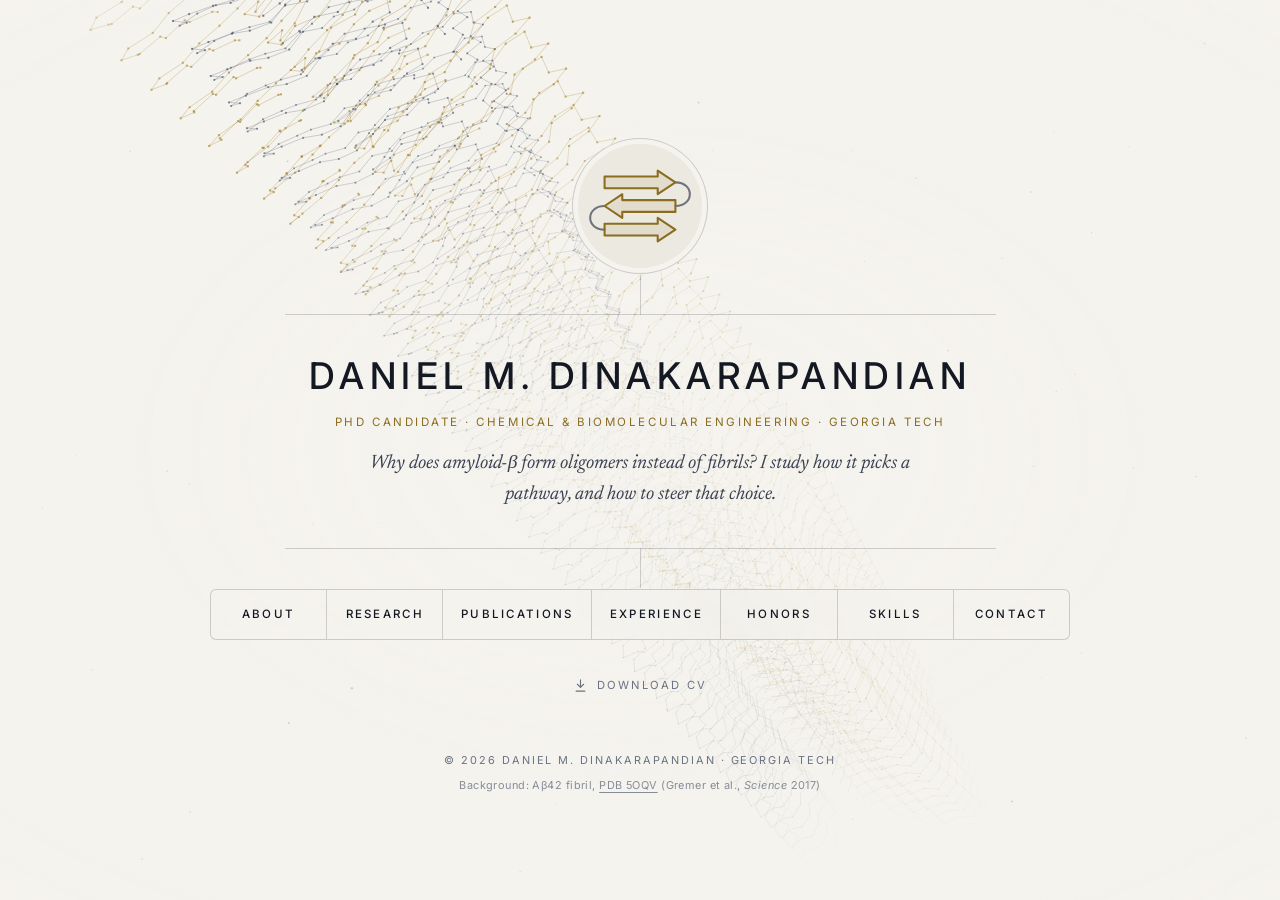
==== commit 2623d537: "Remove GPAs, Dean's List and IIChE role from the site Education cards no longer show GPAs or Dean's " ====
--- a/index.html
+++ b/index.html
@@ -252,13 +252,13 @@
             <span class="edu-when">Aug 2022 &ndash; present</span>
             <h4>Ph.D., Chemical Engineering</h4>
             <p>Georgia Institute of Technology, Atlanta, GA</p>
-            <p class="muted">GPA 3.73 &middot; Advisor: Prof. Anant K. Paravastu</p>
+            <p class="muted">Advisor: Prof. Anant K. Paravastu</p>
           </div>
           <div class="edu-card">
             <span class="edu-when">May 2018</span>
             <h4>B.Tech., Chemical Engineering</h4>
             <p>Anna University, Chennai, India</p>
-            <p class="muted">GPA 3.76 &middot; First Class with Distinction &middot; Dean's List</p>
+            <p class="muted">First Class with Distinction</p>
           </div>
         </div>
 
@@ -320,7 +320,6 @@
         <h3>Leadership &amp; service</h3>
         <ul class="awards">
           <li><time>2025&ndash;26</time><div><strong>Nakatani Graduate Mentor</strong><span>Nakatani Research &amp; International Experiences for Students (Fall 2025, Fall 2026)</span></div></li>
-          <li><time>2018</time><div><strong>Professional Development Chair</strong><span>IIChE Student Chapter, Anna University</span></div></li>
         </ul>
 
         <h3>Peer review</h3>
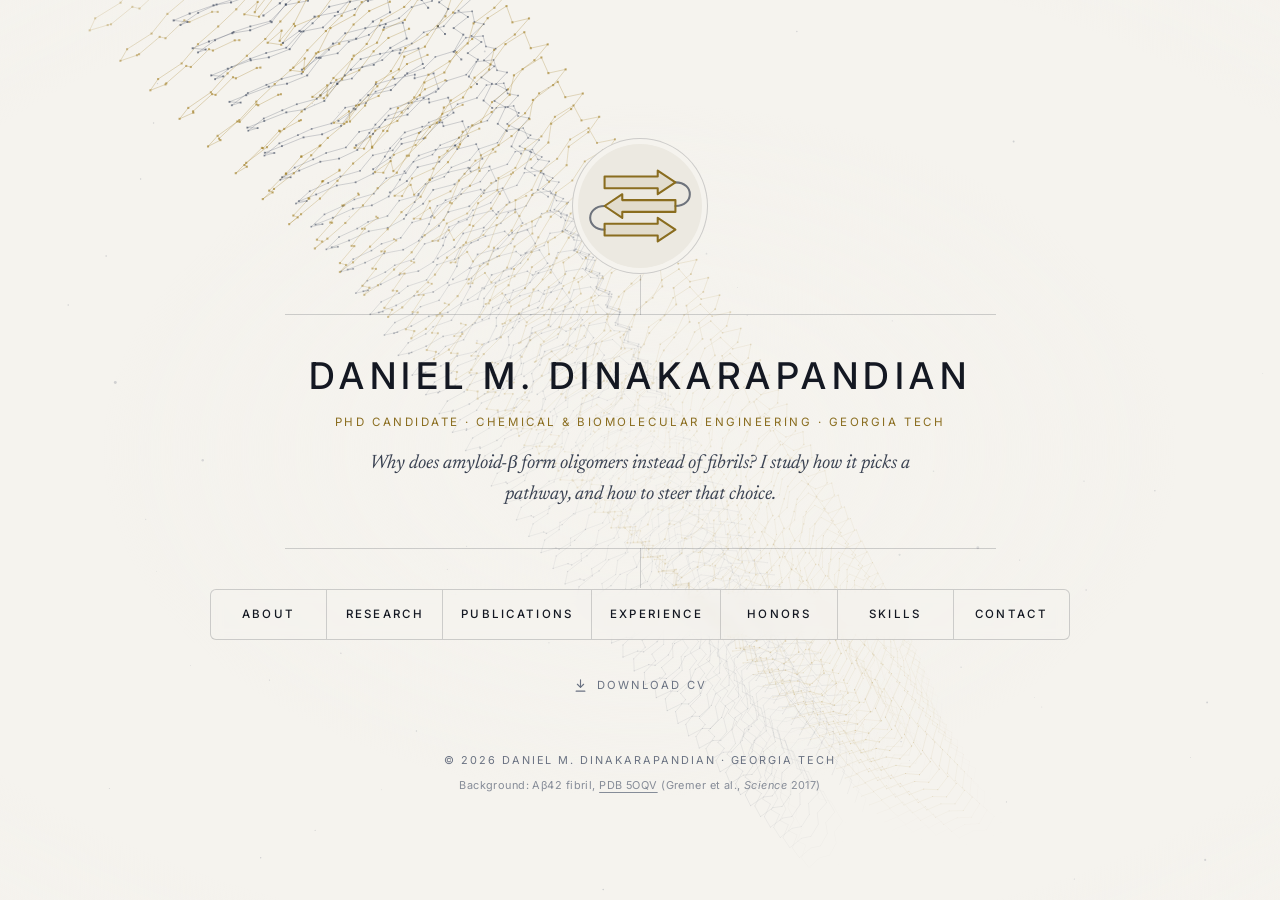
==== commit 531c2d5d: "Add Petit Scholars mentor and PURA reviewer - Leadership & service: Petit Scholars Mentor (2025), Pe" ====
--- a/index.html
+++ b/index.html
@@ -320,12 +320,14 @@
         <h3>Leadership &amp; service</h3>
         <ul class="awards">
           <li><time>2025&ndash;26</time><div><strong>Nakatani Graduate Mentor</strong><span>Nakatani Research &amp; International Experiences for Students (Fall 2025, Fall 2026)</span></div></li>
+          <li><time>2025</time><div><strong>Petit Scholars Mentor</strong><span>Petit Undergraduate Research Scholars Program, Parker H. Petit Institute for Bioengineering and Bioscience, Georgia Tech</span></div></li>
         </ul>
 
         <h3>Peer review</h3>
         <ul class="awards">
           <li><time>2026</time><div><strong>Reviewer</strong><span><em>Communications Chemistry</em> (Springer Nature)</span></div></li>
           <li><time>2025</time><div><strong>Book chapter reviewer</strong><span><em>Fibrous Proteins: Structures and Mechanisms</em>, Subcellular Biochemistry vol. 113 (Springer Nature)</span></div></li>
+          <li><time>2025</time><div><strong>Reviewer</strong><span>President's Undergraduate Research Awards (PURA), Georgia Tech &middot; Fall 2025</span></div></li>
         </ul>
       </article>
 
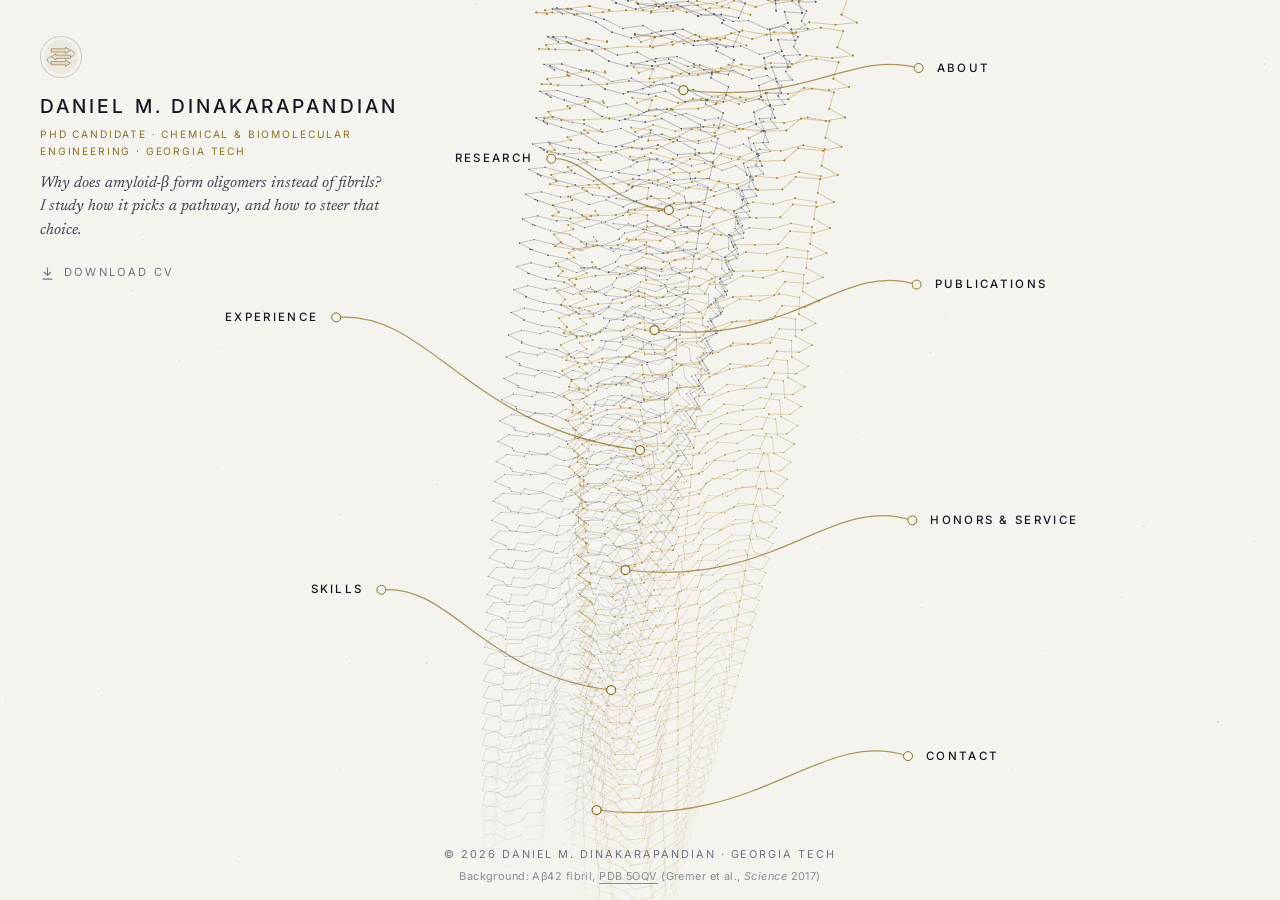
==== commit f8cce587: "Sections as branches off the fibril, zoom into the atoms The Aβ42 fibril (PDB 5OQV) is now rendered " ====
--- a/index.html
+++ b/index.html
@@ -407,6 +407,7 @@
     </footer>
   </div>
 
+  <script src="assets/js/abeta-atoms.js" defer></script>
   <script src="assets/js/fibril.js" defer></script>
   <script src="assets/js/main.js" defer></script>
 </body>
--- a/assets/css/style.css
+++ b/assets/css/style.css
@@ -697,3 +697,174 @@
   .js .panels { position: static; visibility: visible; opacity: 1; padding: 0; overflow: visible; }
   .js .panel { display: block; box-shadow: none; border: 0; background: none; backdrop-filter: none; }
 }
+
+/* ==========================================================================
+   WebGL mode (html.gl): the fibril is a tree, sections are its branches, and
+   opening one flies the camera into the structure with the content in a card
+   beside it. Without WebGL none of this applies and the overlay layout above
+   is used with the plain nav.
+   ========================================================================== */
+
+/* Hero shrinks to a name block in the corner; the tree owns the middle */
+.gl .wrapper {
+  position: fixed; inset: 0; min-height: 0; padding: 0;
+  display: block; pointer-events: none;
+}
+.gl .hero {
+  position: absolute;
+  left: var(--gutter);
+  top: clamp(1.1rem, 4vh, 2.4rem);
+  align-items: flex-start;
+  text-align: left;
+  width: auto;
+  max-width: min(23rem, 70vw);
+}
+.gl .portrait { width: 2.6rem; height: 2.6rem; padding: 3px; }
+.gl .hero-content { margin-top: 1rem; border: 0; max-width: none; }
+.gl .hero-content::before, .gl .hero-content::after { display: none; }
+.gl .hero-inner { padding: 0; }
+.gl .hero h1 { margin-bottom: 0.55rem; font-size: clamp(1rem, 1.5vw, 1.3rem); letter-spacing: 0.16em; }
+.gl .hero-role { margin-bottom: 0.8rem; font-size: 0.64rem; letter-spacing: 0.18em; line-height: 1.6; }
+.gl .hero-tagline { margin: 0; font-size: 0.98rem; line-height: 1.5; }
+.gl .hero { text-shadow: 0 0 18px var(--bg), 0 0 6px var(--bg); }
+.gl .hero-nav { display: none; }
+.gl .cv-link { margin: 0.8rem 0 0 -1rem; pointer-events: auto; }
+.gl .site-footer {
+  position: fixed; left: 0; right: 0; bottom: 0.9rem; margin: 0;
+  padding: 0 var(--gutter);
+  pointer-events: none;
+}
+.gl .site-footer .credit { margin-top: 0.3rem; }
+.gl .site-footer .credit a { pointer-events: auto; }
+.gl .vignette {
+  background: radial-gradient(ellipse 130% 110% at 50% 50%, transparent 60%, var(--bg) 100%);
+}
+.gl body.is-panel-open #fibril { filter: none; opacity: 1; transform: none; }
+
+/* Branches */
+.tree {
+  position: fixed; inset: 0; z-index: 3;
+  pointer-events: none;
+}
+.tree-lines { position: absolute; inset: 0; width: 100%; height: 100%; overflow: visible; }
+.tree-limb {
+  fill: none;
+  stroke: var(--accent);
+  stroke-width: 1.25;
+  stroke-linecap: round;
+  stroke-opacity: 0.7;
+  stroke-dasharray: 1;
+  stroke-dashoffset: 1;
+}
+.tree-root {
+  fill: var(--bg);
+  stroke: var(--accent);
+  stroke-width: 1.25;
+  opacity: 0;
+  transition: opacity 0.4s var(--ease), fill 0.2s;
+}
+.tree-limb.is-hot { stroke-opacity: 1; stroke-width: 1.8; }
+.tree-root.is-hot { fill: var(--accent); }
+
+.bud {
+  position: absolute; left: 0; top: 0;
+  width: 0; height: 0;
+  pointer-events: auto;
+  text-decoration: none;
+  color: var(--text);
+  opacity: 0;
+  will-change: transform;
+}
+.bud:focus-visible { outline: none; }
+.bud-dot {
+  position: absolute; left: -5px; top: -5px;
+  width: 10px; height: 10px;
+  border-radius: 50%;
+  background: var(--bg);
+  border: 1.5px solid var(--accent);
+  transition: transform 0.25s var(--ease), background 0.2s;
+}
+.bud-label {
+  position: absolute; top: 0;
+  transform: translateY(-50%);
+  padding: 0.7rem 0.5rem;
+  font-size: 0.72rem;
+  font-weight: 500;
+  letter-spacing: 0.2em;
+  text-transform: uppercase;
+  white-space: nowrap;
+  text-shadow: 0 0 14px var(--bg), 0 0 4px var(--bg);
+  transition: color 0.2s;
+}
+.bud.is-right .bud-label { left: 10px; }
+.bud.is-left .bud-label { right: 10px; text-align: right; }
+.bud:hover .bud-dot, .bud:focus-visible .bud-dot { transform: scale(1.5); background: var(--accent); }
+.bud:hover .bud-label, .bud:focus-visible .bud-label { color: var(--accent); }
+.bud:focus-visible .bud-label { outline: 1px solid var(--accent); outline-offset: -4px; border-radius: 4px; }
+
+/* Grow in on load, retract when a section is open */
+.tree.is-ready .tree-limb {
+  stroke-dashoffset: 0;
+  transition: stroke-dashoffset 1.1s var(--ease) calc(0.25s + var(--i) * 0.08s), stroke-width 0.2s, stroke-opacity 0.2s;
+}
+.tree.is-ready .tree-root { opacity: 1; transition-delay: calc(0.2s + var(--i) * 0.08s); }
+.tree.is-ready .bud {
+  opacity: 1;
+  transition: opacity 0.6s var(--ease) calc(0.75s + var(--i) * 0.08s);
+}
+.tree.is-open .tree-limb { stroke-dashoffset: 1; transition: stroke-dashoffset 0.55s var(--ease) calc(var(--i) * 0.03s), stroke-width 0.2s, stroke-opacity 0.2s; }
+.tree.is-open .tree-root { opacity: 0; transition: opacity 0.3s; transition-delay: 0s; }
+.tree.is-open .bud { opacity: 0; pointer-events: none; transition: opacity 0.3s var(--ease) 0s; }
+
+/* Content card: a drawer beside the atoms, arriving as the camera lands */
+.gl .panels {
+  inset: 0 0 0 auto;
+  width: min(46rem, 52vw);
+  pointer-events: auto;
+  padding: clamp(0.75rem, 3vh, 1.75rem) clamp(0.75rem, 2vw, 1.75rem) clamp(0.75rem, 3vh, 1.75rem) 0;
+  background: none;
+  transition: opacity 0.3s var(--ease), visibility 0s linear 0.3s;
+}
+.gl body.is-panel-open .panels { transition: opacity 0.3s var(--ease), visibility 0s; }
+.gl .panel { max-width: none; margin: 0; background: color-mix(in srgb, var(--panel-solid) 95%, transparent); }
+.gl body.is-panel-open .panel.is-active { animation: card-in 0.7s var(--ease) 0.7s both; }
+@keyframes card-in { from { opacity: 0; transform: translateX(28px); } to { opacity: 1; transform: none; } }
+.gl body.is-panel-open .hero,
+.gl body.is-panel-open .site-footer { opacity: 0; transform: none; filter: none; }
+
+.zoom-caption {
+  position: fixed; z-index: 4;
+  left: var(--gutter); bottom: 1.4rem;
+  margin: 0;
+  font-size: 0.68rem;
+  letter-spacing: 0.16em;
+  text-transform: none;
+  padding: 0.45rem 0.8rem;
+  border-radius: 99px;
+  background: color-mix(in srgb, var(--bg) 72%, transparent);
+  color: var(--text-2);
+  opacity: 0;
+  pointer-events: none;
+  transition: opacity 0.3s var(--ease);
+}
+.zoom-caption::before { content: ""; display: inline-block; width: 7px; height: 7px; margin-right: 0.6rem; border-radius: 50%; background: var(--accent); }
+.gl body.is-panel-open .zoom-caption { opacity: 1; transition-delay: 1s; }
+html:not(.gl) .zoom-caption { display: none; }
+
+/* Phones and narrow windows: the card is a bottom sheet, atoms above it */
+@media (max-width: 860px) {
+  .gl .hero { max-width: calc(100vw - 2 * var(--gutter)); }
+  .gl .hero-tagline, .gl .portrait { display: none; }
+  .gl .hero-content { margin-top: 0; }
+  .gl .hero h1 { font-size: 0.98rem; letter-spacing: 0.12em; }
+  .gl .hero-role { margin-bottom: 0.4rem; }
+  .gl .cv-link { margin-top: 0.1rem; }
+  .gl .site-footer { font-size: 0.6rem; letter-spacing: 0.12em; }
+  .gl .site-footer .credit { font-size: 0.58rem; }
+  .bud-label { font-size: 0.66rem; letter-spacing: 0.16em; }
+
+  .gl .panels { inset: auto 0 0 0; width: auto; height: 62vh; padding: 0 0.6rem 0.6rem; }
+  .gl body.is-panel-open .panel.is-active { animation-name: sheet-in; }
+  @keyframes sheet-in { from { opacity: 0; transform: translateY(40px); } to { opacity: 1; transform: none; } }
+  .zoom-caption { bottom: auto; top: 1rem; font-size: 0.62rem; letter-spacing: 0.1em; }
+}
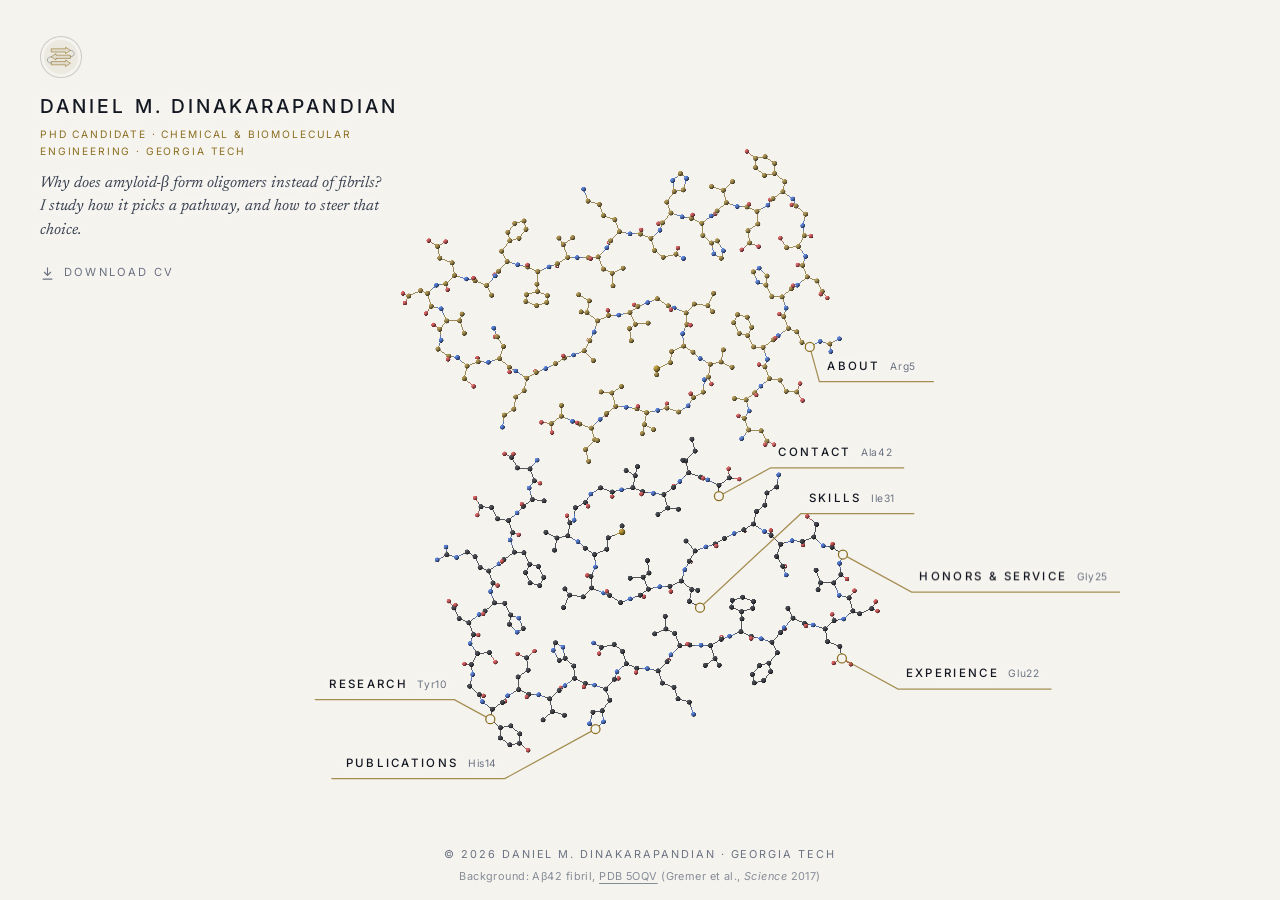
==== commit f15b5e15: "Callout labels, 50/50 split, site colours, no public email - Section labels are callouts: an angled " ====
--- a/index.html
+++ b/index.html
@@ -35,7 +35,6 @@
     "image": "https://ddinakarapandian.github.io/images/og.png",
     "jobTitle": "PhD Candidate, Chemical & Biomolecular Engineering",
     "affiliation": { "@type": "CollegeOrUniversity", "name": "Georgia Institute of Technology" },
-    "email": "mailto:dmd9@gatech.edu",
     "sameAs": [
       "https://orcid.org/0009-0000-0081-3958",
       "https://scholar.google.com/citations?user=NYMkqIoAAAAJ",
@@ -357,13 +356,13 @@
       <!-- ---------- CONTACT ---------- -->
       <article class="panel" id="contact" aria-labelledby="contact-h">
         <h2 id="contact-h" class="major">Contact</h2>
-        <p class="lead">I'm glad to hear about collaborations, fellowships and conversations about amyloid, biomolecular assembly or solid-state NMR.</p>
+        <p class="lead">I'm glad to hear about collaborations, fellowships and conversations about amyloid, biomolecular assembly or solid-state NMR. The best way to reach me is a message on LinkedIn.</p>
 
         <ul class="contact-list">
           <li>
-            <a href="mailto:dmd9@gatech.edu">
-              <svg viewBox="0 0 24 24" aria-hidden="true"><rect x="3" y="5" width="18" height="14" rx="2"/><path d="m3 7 9 6 9-6"/></svg>
-              <span><small>Email</small>dmd9@gatech.edu</span>
+            <a href="https://www.linkedin.com/in/danielmanogaran/" target="_blank" rel="noopener">
+              <svg viewBox="0 0 24 24" aria-hidden="true"><rect x="3" y="3" width="18" height="18" rx="3"/><path d="M8 10v7M8 7v.01M12 17v-4a2 2 0 0 1 4 0v4M12 10v7"/></svg>
+              <span><small>LinkedIn</small>Message me</span>
             </a>
           </li>
           <li>
@@ -376,12 +375,6 @@
             <a href="https://scholar.google.com/citations?user=NYMkqIoAAAAJ" target="_blank" rel="noopener">
               <svg viewBox="0 0 24 24" aria-hidden="true"><path d="m2 9 10-6 10 6-10 6z"/><path d="M6 11.5V16c0 1.7 2.7 3 6 3s6-1.3 6-3v-4.5"/></svg>
               <span><small>Google Scholar</small>Publications &amp; citations</span>
-            </a>
-          </li>
-          <li>
-            <a href="https://www.linkedin.com/in/danielmanogaran/" target="_blank" rel="noopener">
-              <svg viewBox="0 0 24 24" aria-hidden="true"><rect x="3" y="3" width="18" height="18" rx="3"/><path d="M8 10v7M8 7v.01M12 17v-4a2 2 0 0 1 4 0v4M12 10v7"/></svg>
-              <span><small>LinkedIn</small>danielmanogaran</span>
             </a>
           </li>
           <li>
--- a/assets/css/style.css
+++ b/assets/css/style.css
@@ -752,7 +752,7 @@
   stroke: var(--accent);
   stroke-width: 1.25;
   stroke-linecap: round;
-  stroke-opacity: 0.7;
+  stroke-opacity: 0.75;
   stroke-dasharray: 1;
   stroke-dashoffset: 1;
 }
@@ -776,31 +776,33 @@
   will-change: transform;
 }
 .bud:focus-visible { outline: none; }
-.bud-dot {
-  position: absolute; left: -5px; top: -5px;
-  width: 10px; height: 10px;
-  border-radius: 50%;
-  background: var(--bg);
-  border: 1.5px solid var(--accent);
-  transition: transform 0.25s var(--ease), background 0.2s;
-}
+.bud-text {
+  position: absolute;
+  display: block;
+  padding: 0 0.3rem 0.2rem;
+  white-space: nowrap;
+  text-shadow: 0 0 14px var(--bg), 0 0 4px var(--bg);
+}
+.bud.is-right .bud-text { left: 3px; top: -1px; transform: translateY(-100%); text-align: left; }
+.bud.is-left .bud-text { right: 3px; top: -1px; transform: translateY(-100%); text-align: right; }
 .bud-label {
-  position: absolute; top: 0;
-  transform: translateY(-50%);
-  padding: 0.7rem 0.5rem;
+  display: inline;
   font-size: 0.72rem;
   font-weight: 500;
   letter-spacing: 0.2em;
   text-transform: uppercase;
-  white-space: nowrap;
-  text-shadow: 0 0 14px var(--bg), 0 0 4px var(--bg);
   transition: color 0.2s;
 }
-.bud.is-right .bud-label { left: 10px; }
-.bud.is-left .bud-label { right: 10px; text-align: right; }
-.bud:hover .bud-dot, .bud:focus-visible .bud-dot { transform: scale(1.5); background: var(--accent); }
+.bud-res {
+  display: inline;
+  margin-left: 0.35rem;
+  font-size: 0.64rem;
+  letter-spacing: 0.06em;
+  text-transform: none;
+  color: var(--muted);
+}
 .bud:hover .bud-label, .bud:focus-visible .bud-label { color: var(--accent); }
-.bud:focus-visible .bud-label { outline: 1px solid var(--accent); outline-offset: -4px; border-radius: 4px; }
+.bud:focus-visible .bud-text { outline: 1px solid var(--accent); outline-offset: -2px; border-radius: 4px; }
 
 /* Grow in on load, retract when a section is open */
 .tree.is-ready .tree-limb {
@@ -816,19 +818,29 @@
 .tree.is-open .tree-root { opacity: 0; transition: opacity 0.3s; transition-delay: 0s; }
 .tree.is-open .bud { opacity: 0; pointer-events: none; transition: opacity 0.3s var(--ease) 0s; }
 
-/* Content card: a drawer beside the atoms, arriving as the camera lands */
+/* Split screen: the content fills exactly one half, the structure the other. A label on the
+   left half of the screen opens its content on the left, and one on the right opens on the right. */
 .gl .panels {
   inset: 0 0 0 auto;
-  width: min(46rem, 52vw);
+  width: 50vw;
+  padding: 0;
   pointer-events: auto;
-  padding: clamp(0.75rem, 3vh, 1.75rem) clamp(0.75rem, 2vw, 1.75rem) clamp(0.75rem, 3vh, 1.75rem) 0;
-  background: none;
+  background: var(--panel-solid);
+  border-left: 1px solid var(--line-soft);
   transition: opacity 0.3s var(--ease), visibility 0s linear 0.3s;
 }
-.gl body.is-panel-open .panels { transition: opacity 0.3s var(--ease), visibility 0s; }
-.gl .panel { max-width: none; margin: 0; background: color-mix(in srgb, var(--panel-solid) 95%, transparent); }
+.gl body.card-left .panels { inset: 0 auto 0 0; border-left: 0; border-right: 1px solid var(--line-soft); }
+.gl body.is-panel-open .panels { transition: opacity 0.3s var(--ease) 0.6s, visibility 0s; }
+.gl .panel {
+  max-width: none; margin: 0; min-height: 100%;
+  padding: clamp(1.5rem, 4vw, 3.25rem);
+  background: none; border: 0; border-radius: 0; box-shadow: none;
+  backdrop-filter: none; -webkit-backdrop-filter: none;   /* blurring a moving canvas every frame is what makes it stutter */
+}
 .gl body.is-panel-open .panel.is-active { animation: card-in 0.7s var(--ease) 0.7s both; }
+.gl body.card-left.is-panel-open .panel.is-active { animation-name: card-in-left; }
 @keyframes card-in { from { opacity: 0; transform: translateX(28px); } to { opacity: 1; transform: none; } }
+@keyframes card-in-left { from { opacity: 0; transform: translateX(-28px); } to { opacity: 1; transform: none; } }
 .gl body.is-panel-open .hero,
 .gl body.is-panel-open .site-footer { opacity: 0; transform: none; filter: none; }
 
@@ -849,6 +861,7 @@
 }
 .zoom-caption::before { content: ""; display: inline-block; width: 7px; height: 7px; margin-right: 0.6rem; border-radius: 50%; background: var(--accent); }
 .gl body.is-panel-open .zoom-caption { opacity: 1; transition-delay: 1s; }
+.gl body.card-left .zoom-caption { left: auto; right: var(--gutter); }
 html:not(.gl) .zoom-caption { display: none; }
 
 /* Phones and narrow windows: the card is a bottom sheet, atoms above it */
@@ -862,8 +875,15 @@
   .gl .site-footer { font-size: 0.6rem; letter-spacing: 0.12em; }
   .gl .site-footer .credit { font-size: 0.58rem; }
   .bud-label { font-size: 0.66rem; letter-spacing: 0.16em; }
-
-  .gl .panels { inset: auto 0 0 0; width: auto; height: 62vh; padding: 0 0.6rem 0.6rem; }
+  .bud-res { font-size: 0.6rem; }
+
+  .gl .panels, .gl body.card-left .panels {
+    inset: auto 0 0 0; width: auto; height: 50vh;
+    border: 0; border-top: 1px solid var(--line-soft); border-radius: 14px 14px 0 0;
+  }
+  .gl .panel { padding: 1.4rem 1.25rem 2rem; }
+  .gl body.card-left.is-panel-open .panel.is-active { animation-name: sheet-in; }
+  .gl body.card-left .zoom-caption { left: var(--gutter); right: auto; }
   .gl body.is-panel-open .panel.is-active { animation-name: sheet-in; }
   @keyframes sheet-in { from { opacity: 0; transform: translateY(40px); } to { opacity: 1; transform: none; } }
   .zoom-caption { bottom: auto; top: 1rem; font-size: 0.62rem; letter-spacing: 0.1em; }
